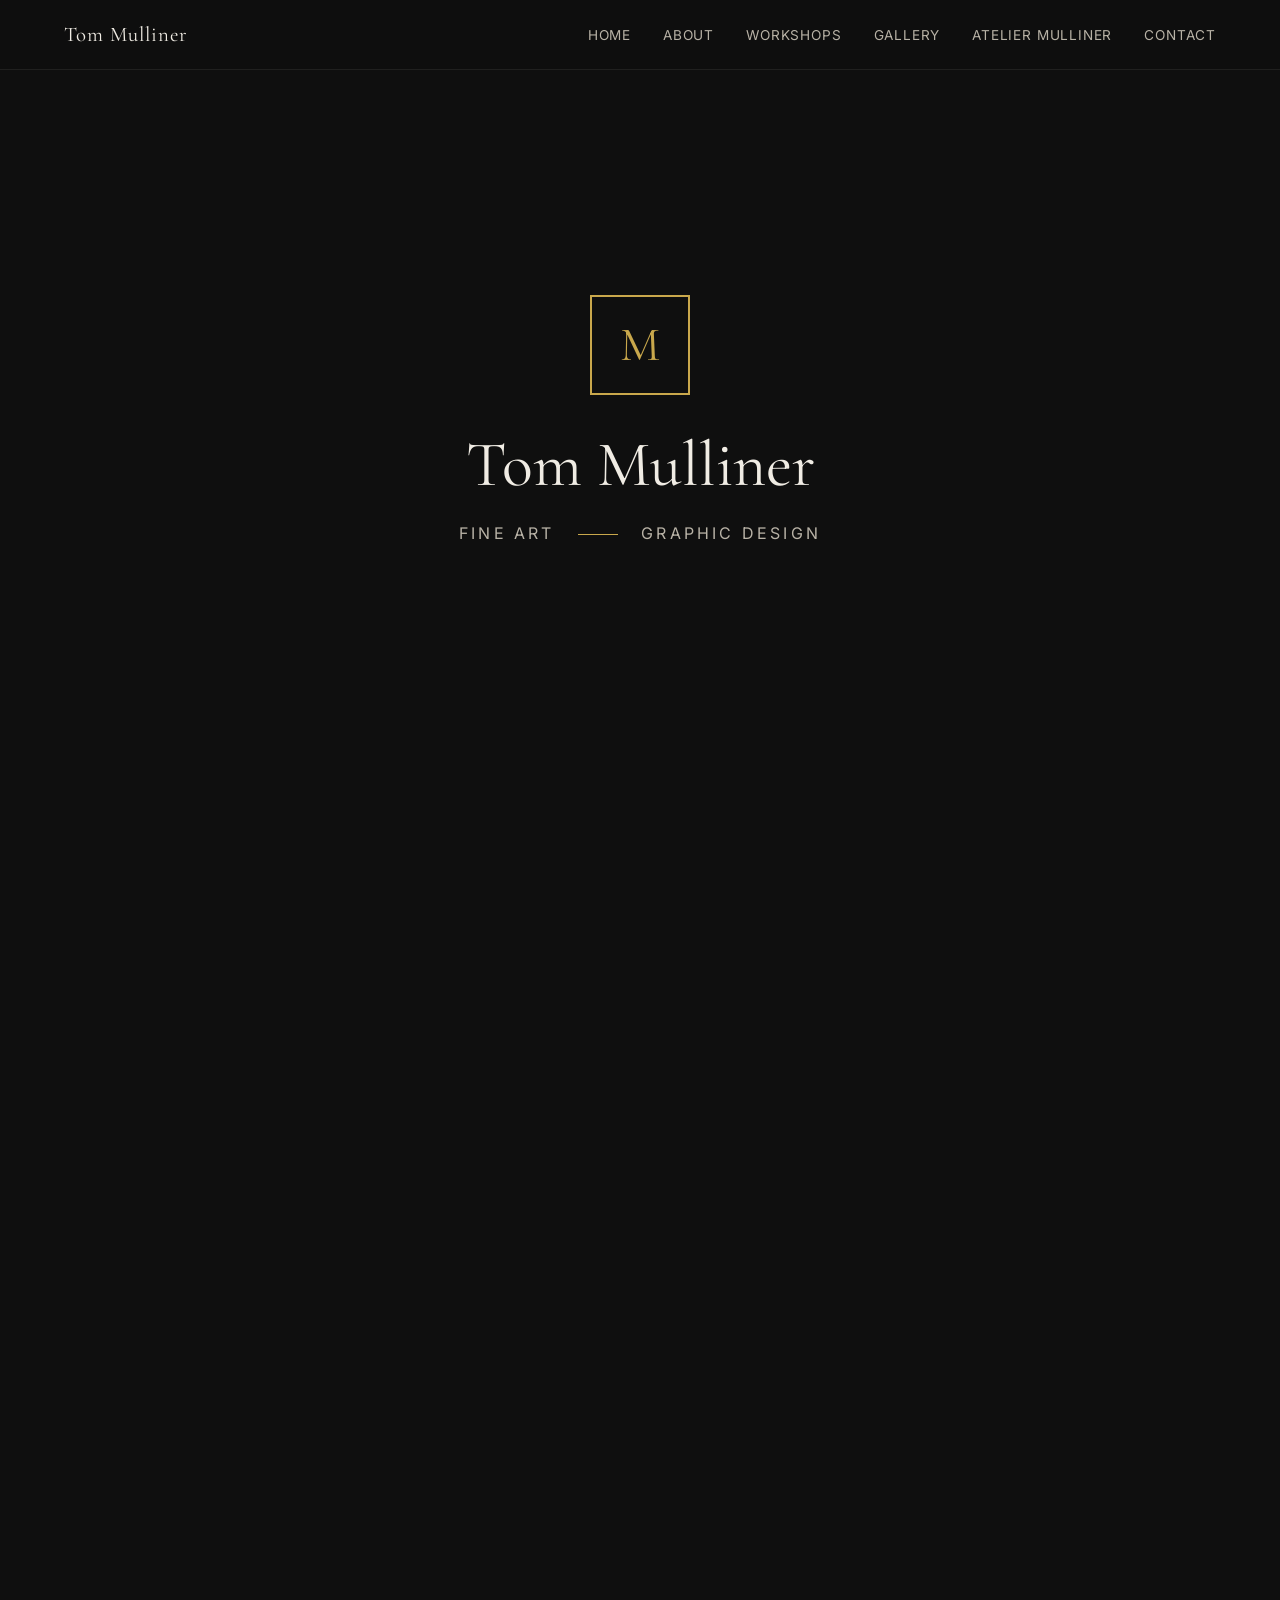
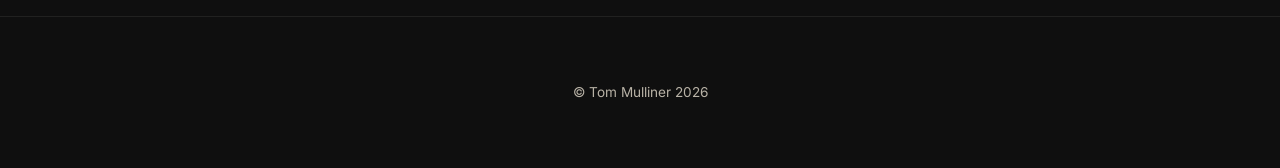
==== index.html @ 572dd13a "Initial build: Tom Mulliner fine art website - Homepage with 7 sections: hero, about, workshops, gal" ====
<!DOCTYPE html>
<html lang="en">
<head>
  <meta charset="UTF-8">
  <meta name="viewport" content="width=device-width, initial-scale=1.0">
  <title>Tom Mulliner — Fine Art &amp; Graphic Design</title>
  <meta name="description" content="Tom Mulliner — Fine artist and graphic designer specialising in still life, portraits, and miniatures.">

  <!-- Fonts -->
  <link rel="preconnect" href="https://fonts.googleapis.com">
  <link rel="preconnect" href="https://fonts.gstatic.com" crossorigin>
  <link href="https://fonts.googleapis.com/css2?family=Cormorant+Garamond:ital,wght@0,300;0,400;0,500;1,400&family=Inter:wght@300;400;500&display=swap" rel="stylesheet">

  <!-- Styles -->
  <link rel="stylesheet" href="css/styles.css">
</head>
<body>

  <!-- Navigation -->
  <nav class="nav" id="nav">
    <a href="#hero" class="nav-logo">Tom Mulliner</a>
    <ul class="nav-links">
      <li><a href="#hero">Home</a></li>
      <li><a href="#about">About</a></li>
      <li><a href="#workshops">Workshops</a></li>
      <li class="nav-dropdown">
        <a href="#gallery">Gallery</a>
        <div class="nav-dropdown-menu">
          <a href="gallery/#still-life">Still Life</a>
          <a href="gallery/#portraits">Portraits</a>
          <a href="gallery/#miniatures">Miniatures</a>
        </div>
      </li>
      <li><a href="#atelier">Atelier Mulliner</a></li>
      <li><a href="#contact">Contact</a></li>
    </ul>
    <button class="hamburger" id="hamburger" aria-label="Menu">
      <span></span>
      <span></span>
      <span></span>
    </button>
  </nav>

  <!-- Mobile Nav Overlay -->
  <div class="mobile-nav" id="mobileNav">
    <a href="#hero">Home</a>
    <a href="#about">About</a>
    <a href="#workshops">Workshops</a>
    <a href="#gallery">Gallery</a>
    <a href="gallery/#still-life" class="mobile-sub">Still Life</a>
    <a href="gallery/#portraits" class="mobile-sub">Portraits</a>
    <a href="gallery/#miniatures" class="mobile-sub">Miniatures</a>
    <a href="#atelier">Atelier Mulliner</a>
    <a href="#contact">Contact</a>
  </div>

  <!-- 1. Hero -->
  <section class="hero" id="hero">
    <div class="hero-monogram">
      <span>M</span>
    </div>
    <h1>Tom Mulliner</h1>
    <p class="hero-tagline">
      Fine Art <span class="divider"></span> Graphic Design
    </p>
  </section>

  <!-- 2. About Me -->
  <section class="animate-section" id="about">
    <div class="container">
      <span class="section-subtitle">About the Artist</span>
      <div class="about-grid">
        <div class="about-text">
          <h2>A Life in Art</h2>
          <p>With a passion for capturing the beauty found in everyday objects and the human form, my work spans still life painting, portraiture, and exquisite miniatures. Each piece is crafted with meticulous attention to detail and a deep respect for classical techniques passed down through generations.</p>
          <p>Working from my studio, I combine traditional methods with a contemporary eye — seeking to create works that feel both timeless and alive. Whether painting the quiet drama of a still life arrangement or the subtle character of a portrait, I strive to invite the viewer into a moment of stillness and contemplation.</p>
        </div>
        <div class="about-image">
          <img src="https://images.unsplash.com/photo-1513364776144-60967b0f800f?w=600&h=800&fit=crop" alt="Artist at work" loading="lazy">
        </div>
      </div>
    </div>
  </section>

  <!-- 3. Workshops -->
  <section class="animate-section" id="workshops">
    <div class="container">
      <span class="section-subtitle">Learn &amp; Create</span>
      <div class="workshops-content">
        <h2>Art Workshops</h2>
        <p>Join me for intimate, hands-on workshops designed for all skill levels. Whether you're picking up a brush for the first time or looking to refine your technique, these sessions offer personalised guidance in a relaxed, inspiring environment.</p>
        <p>From the fundamentals of colour mixing and composition to advanced glazing techniques, each workshop is tailored to help you develop confidence and discover your own artistic voice.</p>
      </div>
      <div class="workshop-features">
        <div class="workshop-feature">
          <h4>Still Life</h4>
          <p>Master the art of observation. Learn to see and render light, shadow, and form using classical still life setups.</p>
        </div>
        <div class="workshop-feature">
          <h4>Portraiture</h4>
          <p>Explore the techniques behind capturing likeness and character, from initial sketch to finished painting.</p>
        </div>
        <div class="workshop-feature">
          <h4>Miniatures</h4>
          <p>Discover the precision and patience of miniature painting — working small to create something extraordinary.</p>
        </div>
      </div>
    </div>
  </section>

  <!-- 4. Gallery Preview -->
  <section class="animate-section" id="gallery">
    <div class="container">
      <span class="section-subtitle">Selected Works</span>
      <h2>Gallery</h2>
      <div class="gallery-preview-grid">
        <a href="gallery/#still-life" class="gallery-preview-card">
          <img src="https://images.unsplash.com/photo-1579783902614-a3fb3927b6a5?w=500&h=625&fit=crop" alt="Still Life collection" loading="lazy">
          <div class="card-overlay">
            <h3>Still Life</h3>
            <span>View Collection</span>
          </div>
        </a>
        <a href="gallery/#portraits" class="gallery-preview-card">
          <img src="https://images.unsplash.com/photo-1578926288207-a90a5366759d?w=500&h=625&fit=crop" alt="Portraits collection" loading="lazy">
          <div class="card-overlay">
            <h3>Portraits</h3>
            <span>View Collection</span>
          </div>
        </a>
        <a href="gallery/#miniatures" class="gallery-preview-card">
          <img src="https://images.unsplash.com/photo-1544967082-d9d25d867d66?w=500&h=625&fit=crop" alt="Miniatures collection" loading="lazy">
          <div class="card-overlay">
            <h3>Miniatures</h3>
            <span>View Collection</span>
          </div>
        </a>
      </div>
    </div>
  </section>

  <!-- 5. Atelier Mulliner -->
  <section class="animate-section atelier" id="atelier">
    <div class="container">
      <span class="section-subtitle">Coming Soon</span>
      <h2>Atelier Mulliner</h2>
      <p class="atelier-domain">ateliermulliner.com</p>
      <p class="atelier-note">A dedicated space for teaching, commissions, and the atelier experience.<br>Currently in development.</p>
    </div>
  </section>

  <!-- 6. Contact -->
  <section class="animate-section" id="contact">
    <div class="container">
      <span class="section-subtitle">Get in Touch</span>
      <h2>Contact</h2>
      <div class="contact-grid">
        <form class="contact-form" id="contactForm">
          <div class="form-group">
            <label for="name">Name</label>
            <input type="text" id="name" name="name" required>
          </div>
          <div class="form-group">
            <label for="email">Email</label>
            <input type="email" id="email" name="email" required>
          </div>
          <div class="form-group">
            <label for="message">Message</label>
            <textarea id="message" name="message" required></textarea>
          </div>
          <button type="submit" class="btn-submit">Send Message</button>
        </form>
        <div class="contact-info">
          <h3>Let's Talk</h3>
          <p>Whether you're interested in commissioning a piece, attending a workshop, or simply want to say hello — I'd love to hear from you.</p>
          <p>I typically respond within a few days.</p>
        </div>
      </div>
    </div>
  </section>

  <!-- 7. Footer -->
  <footer class="footer">
    <div class="container">
      <p>&copy; Tom Mulliner 2026</p>
    </div>
  </footer>

  <!-- GSAP & ScrollTrigger -->
  <script src="https://cdnjs.cloudflare.com/ajax/libs/gsap/3.12.5/gsap.min.js"></script>
  <script src="https://cdnjs.cloudflare.com/ajax/libs/gsap/3.12.5/ScrollTrigger.min.js"></script>

  <!-- Main JS -->
  <script src="js/main.js"></script>
</body>
</html>
---- css/styles.css ----
/* ============================================
   TOM MULLINER — Design System & Styles
   ============================================ */

/* --- CSS Custom Properties --- */
:root {
  --bg-primary: #0f0f0f;
  --bg-secondary: #1a1a1a;
  --bg-card: #161616;
  --text-primary: #f0ece4;
  --text-secondary: #b8b2a6;
  --accent: #c9a84c;
  --accent-hover: #dbbe6a;
  --sold-red: #c0392b;
  --border-subtle: rgba(240, 236, 228, 0.08);
  --border-light: rgba(240, 236, 228, 0.15);

  --font-heading: 'Cormorant Garamond', 'Georgia', serif;
  --font-body: 'Inter', 'Helvetica Neue', sans-serif;

  --space-xs: 0.5rem;
  --space-sm: 1rem;
  --space-md: 2rem;
  --space-lg: 4rem;
  --space-xl: 6rem;
  --space-2xl: 8rem;

  --max-width: 1200px;
  --nav-height: 70px;

  --transition-smooth: 0.4s cubic-bezier(0.25, 0.46, 0.45, 0.94);
  --transition-fast: 0.2s ease;
}

/* --- Reset & Base --- */
*,
*::before,
*::after {
  margin: 0;
  padding: 0;
  box-sizing: border-box;
}

html {
  scroll-behavior: smooth;
  font-size: 16px;
  -webkit-font-smoothing: antialiased;
  -moz-osx-font-smoothing: grayscale;
}

body {
  font-family: var(--font-body);
  background-color: var(--bg-primary);
  color: var(--text-primary);
  line-height: 1.7;
  overflow-x: hidden;
}

img {
  max-width: 100%;
  height: auto;
  display: block;
}

a {
  color: var(--accent);
  text-decoration: none;
  transition: color var(--transition-fast);
}

a:hover {
  color: var(--accent-hover);
}

/* --- Typography --- */
h1, h2, h3, h4 {
  font-family: var(--font-heading);
  font-weight: 400;
  line-height: 1.2;
  color: var(--text-primary);
}

h1 { font-size: clamp(2.5rem, 5vw, 4.5rem); }
h2 { font-size: clamp(2rem, 4vw, 3rem); letter-spacing: 0.02em; }
h3 { font-size: clamp(1.3rem, 2.5vw, 1.8rem); }
h4 { font-size: 1.1rem; }

p {
  color: var(--text-secondary);
  max-width: 65ch;
}

.section-subtitle {
  font-family: var(--font-body);
  font-size: 0.85rem;
  letter-spacing: 0.15em;
  text-transform: uppercase;
  color: var(--accent);
  margin-bottom: var(--space-sm);
}

/* --- Layout --- */
.container {
  width: 90%;
  max-width: var(--max-width);
  margin: 0 auto;
}

section {
  padding: var(--space-2xl) 0;
  position: relative;
}

/* --- Navigation --- */
.nav {
  position: fixed;
  top: 0;
  left: 0;
  width: 100%;
  z-index: 1000;
  padding: 0 5%;
  height: var(--nav-height);
  display: flex;
  align-items: center;
  justify-content: space-between;
  background: rgba(15, 15, 15, 0.92);
  backdrop-filter: blur(12px);
  -webkit-backdrop-filter: blur(12px);
  border-bottom: 1px solid var(--border-subtle);
  opacity: 0;
  transform: translateY(-20px);
  transition: opacity 0.6s ease, transform 0.6s ease;
}

.nav.visible {
  opacity: 1;
  transform: translateY(0);
}

.nav-logo {
  font-family: var(--font-heading);
  font-size: 1.3rem;
  color: var(--text-primary);
  letter-spacing: 0.05em;
}

.nav-links {
  display: flex;
  list-style: none;
  gap: var(--space-md);
  align-items: center;
}

.nav-links a {
  color: var(--text-secondary);
  font-size: 0.85rem;
  letter-spacing: 0.06em;
  text-transform: uppercase;
  transition: color var(--transition-fast);
  position: relative;
}

.nav-links a:hover,
.nav-links a.active {
  color: var(--text-primary);
}

/* Dropdown */
.nav-dropdown {
  position: relative;
}

.nav-dropdown-menu {
  position: absolute;
  top: 100%;
  left: 50%;
  transform: translateX(-50%);
  background: rgba(22, 22, 22, 0.97);
  backdrop-filter: blur(12px);
  border: 1px solid var(--border-subtle);
  border-radius: 4px;
  padding: var(--space-xs) 0;
  min-width: 180px;
  opacity: 0;
  visibility: hidden;
  transition: opacity var(--transition-fast), visibility var(--transition-fast);
  margin-top: 0.5rem;
}

.nav-dropdown:hover .nav-dropdown-menu {
  opacity: 1;
  visibility: visible;
}

.nav-dropdown-menu a {
  display: block;
  padding: 0.5rem 1.2rem;
  font-size: 0.8rem;
  white-space: nowrap;
}

.nav-dropdown-menu a:hover {
  background: var(--border-subtle);
}

/* Hamburger */
.hamburger {
  display: none;
  flex-direction: column;
  cursor: pointer;
  gap: 5px;
  background: none;
  border: none;
  padding: 4px;
}

.hamburger span {
  width: 24px;
  height: 2px;
  background: var(--text-primary);
  transition: var(--transition-fast);
  display: block;
}

.hamburger.active span:nth-child(1) {
  transform: rotate(45deg) translate(5px, 5px);
}

.hamburger.active span:nth-child(2) {
  opacity: 0;
}

.hamburger.active span:nth-child(3) {
  transform: rotate(-45deg) translate(5px, -5px);
}

/* --- Hero Section --- */
.hero {
  min-height: 100vh;
  display: flex;
  flex-direction: column;
  align-items: center;
  justify-content: center;
  text-align: center;
  padding-top: var(--nav-height);
}

.hero-monogram {
  width: 100px;
  height: 100px;
  border: 2px solid var(--accent);
  display: flex;
  align-items: center;
  justify-content: center;
  margin-bottom: var(--space-md);
}

.hero-monogram span {
  font-family: var(--font-heading);
  font-size: 3rem;
  color: var(--accent);
  line-height: 1;
}

.hero h1 {
  margin-bottom: var(--space-sm);
}

.hero-tagline {
  font-family: var(--font-body);
  font-size: 1rem;
  letter-spacing: 0.2em;
  text-transform: uppercase;
  color: var(--text-secondary);
}

.hero-tagline .divider {
  display: inline-block;
  width: 40px;
  height: 1px;
  background: var(--accent);
  vertical-align: middle;
  margin: 0 1rem;
}

/* --- About Section --- */
.about-grid {
  display: grid;
  grid-template-columns: 1fr 1fr;
  gap: var(--space-lg);
  align-items: center;
}

.about-image {
  aspect-ratio: 3/4;
  overflow: hidden;
  border-radius: 2px;
}

.about-image img {
  width: 100%;
  height: 100%;
  object-fit: cover;
}

.about-text p {
  margin-bottom: var(--space-sm);
}

/* --- Workshops Section --- */
.workshops-content {
  max-width: 800px;
}

.workshops-content p {
  margin-bottom: var(--space-sm);
}

.workshop-features {
  display: grid;
  grid-template-columns: repeat(3, 1fr);
  gap: var(--space-md);
  margin-top: var(--space-lg);
}

.workshop-feature {
  padding: var(--space-md);
  border: 1px solid var(--border-subtle);
  border-radius: 2px;
  transition: border-color var(--transition-smooth);
}

.workshop-feature:hover {
  border-color: var(--accent);
}

.workshop-feature h4 {
  font-family: var(--font-heading);
  font-size: 1.2rem;
  margin-bottom: var(--space-xs);
  color: var(--accent);
}

.workshop-feature p {
  font-size: 0.9rem;
}

/* --- Gallery Preview Section (Homepage) --- */
.gallery-preview-grid {
  display: grid;
  grid-template-columns: repeat(3, 1fr);
  gap: var(--space-md);
  margin-top: var(--space-lg);
}

.gallery-preview-card {
  position: relative;
  overflow: hidden;
  border-radius: 2px;
  cursor: pointer;
  display: block;
}

.gallery-preview-card img {
  width: 100%;
  aspect-ratio: 4/5;
  object-fit: cover;
  transition: transform var(--transition-smooth);
}

.gallery-preview-card:hover img {
  transform: scale(1.03);
}

.gallery-preview-card .card-overlay {
  position: absolute;
  bottom: 0;
  left: 0;
  right: 0;
  padding: var(--space-md);
  background: linear-gradient(transparent, rgba(15, 15, 15, 0.9));
}

.gallery-preview-card .card-overlay h3 {
  font-family: var(--font-heading);
  font-size: 1.4rem;
  margin-bottom: 0.25rem;
}

.gallery-preview-card .card-overlay span {
  font-size: 0.8rem;
  color: var(--text-secondary);
  letter-spacing: 0.1em;
  text-transform: uppercase;
}

/* --- Gallery Page --- */
.gallery-page {
  padding-top: calc(var(--nav-height) + var(--space-lg));
}

.gallery-category {
  margin-bottom: var(--space-2xl);
}

.gallery-category h2 {
  margin-bottom: var(--space-md);
  padding-bottom: var(--space-xs);
  border-bottom: 1px solid var(--border-subtle);
}

.gallery-grid {
  display: grid;
  grid-template-columns: repeat(auto-fill, minmax(280px, 1fr));
  gap: var(--space-md);
}

.artwork-card {
  background: var(--bg-card);
  border-radius: 2px;
  overflow: hidden;
  transition: transform var(--transition-smooth);
}

.artwork-card:hover {
  transform: translateY(-4px);
}

.artwork-card-image {
  position: relative;
  cursor: pointer;
  overflow: hidden;
}

.artwork-card-image img {
  width: 100%;
  aspect-ratio: 1/1;
  object-fit: cover;
  transition: transform var(--transition-smooth);
}

.artwork-card:hover .artwork-card-image img {
  transform: scale(1.03);
}

/* Sold banner */
.sold-banner {
  position: absolute;
  bottom: 16px;
  right: -35px;
  background: var(--sold-red);
  color: white;
  font-size: 0.7rem;
  font-weight: 600;
  letter-spacing: 0.1em;
  text-transform: uppercase;
  padding: 4px 40px;
  transform: rotate(-45deg);
  z-index: 2;
}

.artwork-card-info {
  padding: var(--space-sm) var(--space-sm) var(--space-sm);
}

.artwork-title-row {
  display: flex;
  align-items: center;
  gap: 0.5rem;
  margin-bottom: 0.25rem;
}

.artwork-title-row h4 {
  font-family: var(--font-heading);
  font-size: 1.1rem;
}

.sold-dot {
  width: 8px;
  height: 8px;
  border-radius: 50%;
  background: var(--sold-red);
  flex-shrink: 0;
}

.artwork-medium {
  font-size: 0.85rem;
  color: var(--text-secondary);
  margin-bottom: 0.25rem;
}

.artwork-price {
  font-size: 0.9rem;
  color: var(--accent);
  font-weight: 500;
}

/* --- Lightbox --- */
.lightbox {
  position: fixed;
  top: 0;
  left: 0;
  width: 100%;
  height: 100%;
  z-index: 2000;
  background: rgba(0, 0, 0, 0.95);
  display: flex;
  align-items: center;
  justify-content: center;
  opacity: 0;
  visibility: hidden;
  transition: opacity 0.3s ease, visibility 0.3s ease;
}

.lightbox.active {
  opacity: 1;
  visibility: visible;
}

.lightbox-content {
  position: relative;
  max-width: 90vw;
  max-height: 85vh;
  display: flex;
  flex-direction: column;
  align-items: center;
}

.lightbox-content img {
  max-width: 90vw;
  max-height: 78vh;
  object-fit: contain;
  border-radius: 2px;
}

.lightbox-caption {
  margin-top: var(--space-sm);
  text-align: center;
  font-family: var(--font-heading);
  font-size: 1.1rem;
  color: var(--text-primary);
}

.lightbox-close {
  position: absolute;
  top: -40px;
  right: 0;
  background: none;
  border: none;
  color: var(--text-secondary);
  font-size: 1.5rem;
  cursor: pointer;
  transition: color var(--transition-fast);
  line-height: 1;
}

.lightbox-close:hover {
  color: var(--text-primary);
}

.lightbox-arrow {
  position: absolute;
  top: 50%;
  transform: translateY(-50%);
  background: none;
  border: none;
  color: var(--text-secondary);
  font-size: 2rem;
  cursor: pointer;
  padding: 1rem;
  transition: color var(--transition-fast);
  line-height: 1;
}

.lightbox-arrow:hover {
  color: var(--text-primary);
}

.lightbox-prev {
  left: -60px;
}

.lightbox-next {
  right: -60px;
}

/* --- Atelier Section --- */
.atelier {
  text-align: center;
}

.atelier-domain {
  font-family: var(--font-heading);
  font-size: clamp(1.8rem, 3.5vw, 2.8rem);
  color: var(--accent);
  letter-spacing: 0.05em;
  margin: var(--space-md) 0;
}

.atelier-note {
  font-size: 0.9rem;
  color: var(--text-secondary);
  font-style: italic;
}

/* --- Contact Section --- */
.contact-grid {
  display: grid;
  grid-template-columns: 1fr 1fr;
  gap: var(--space-lg);
  align-items: start;
}

.contact-form {
  display: flex;
  flex-direction: column;
  gap: var(--space-sm);
}

.form-group label {
  display: block;
  font-size: 0.85rem;
  letter-spacing: 0.05em;
  text-transform: uppercase;
  color: var(--text-secondary);
  margin-bottom: 0.4rem;
}

.form-group input,
.form-group textarea {
  width: 100%;
  padding: 0.8rem 1rem;
  background: var(--bg-secondary);
  border: 1px solid var(--border-subtle);
  border-radius: 2px;
  color: var(--text-primary);
  font-family: var(--font-body);
  font-size: 0.95rem;
  transition: border-color var(--transition-fast);
}

.form-group input:focus,
.form-group textarea:focus {
  outline: none;
  border-color: var(--accent);
}

.form-group textarea {
  min-height: 140px;
  resize: vertical;
}

.btn-submit {
  display: inline-block;
  padding: 0.9rem 2.5rem;
  background: transparent;
  border: 1px solid var(--accent);
  color: var(--accent);
  font-family: var(--font-body);
  font-size: 0.85rem;
  letter-spacing: 0.12em;
  text-transform: uppercase;
  cursor: pointer;
  transition: background var(--transition-fast), color var(--transition-fast);
  align-self: flex-start;
}

.btn-submit:hover {
  background: var(--accent);
  color: var(--bg-primary);
}

.contact-info p {
  margin-bottom: var(--space-sm);
}

/* --- Footer --- */
.footer {
  padding: var(--space-lg) 0;
  text-align: center;
  border-top: 1px solid var(--border-subtle);
}

.footer p {
  font-size: 0.85rem;
  color: var(--text-secondary);
  margin: 0 auto;
}

/* --- Scroll Animation Base States --- */
.animate-section {
  opacity: 0;
  transform: translateY(40px);
}

/* --- Mobile Nav Overlay --- */
.mobile-nav {
  position: fixed;
  top: 0;
  left: 0;
  width: 100%;
  height: 100%;
  background: rgba(15, 15, 15, 0.98);
  z-index: 999;
  display: flex;
  flex-direction: column;
  align-items: center;
  justify-content: center;
  gap: var(--space-md);
  opacity: 0;
  visibility: hidden;
  transition: opacity 0.3s ease, visibility 0.3s ease;
}

.mobile-nav.active {
  opacity: 1;
  visibility: visible;
}

.mobile-nav a {
  font-family: var(--font-heading);
  font-size: 1.8rem;
  color: var(--text-primary);
  transition: color var(--transition-fast);
}

.mobile-nav a:hover {
  color: var(--accent);
}

.mobile-nav .mobile-sub {
  font-size: 1.2rem;
  color: var(--text-secondary);
}

/* --- Responsive --- */
@media (max-width: 900px) {
  .nav-links {
    display: none;
  }

  .hamburger {
    display: flex;
  }

  .about-grid {
    grid-template-columns: 1fr;
    gap: var(--space-md);
  }

  .about-image {
    max-width: 400px;
  }

  .workshop-features {
    grid-template-columns: 1fr;
  }

  .gallery-preview-grid {
    grid-template-columns: 1fr;
    max-width: 400px;
    margin-left: auto;
    margin-right: auto;
  }

  .contact-grid {
    grid-template-columns: 1fr;
  }

  .lightbox-prev {
    left: 10px;
  }

  .lightbox-next {
    right: 10px;
  }
}

@media (max-width: 600px) {
  section {
    padding: var(--space-xl) 0;
  }

  .hero-monogram {
    width: 80px;
    height: 80px;
  }

  .hero-monogram span {
    font-size: 2.4rem;
  }

  .gallery-grid {
    grid-template-columns: 1fr 1fr;
    gap: var(--space-sm);
  }

  .artwork-card-info {
    padding: var(--space-xs);
  }

  .artwork-title-row h4 {
    font-size: 0.95rem;
  }
}
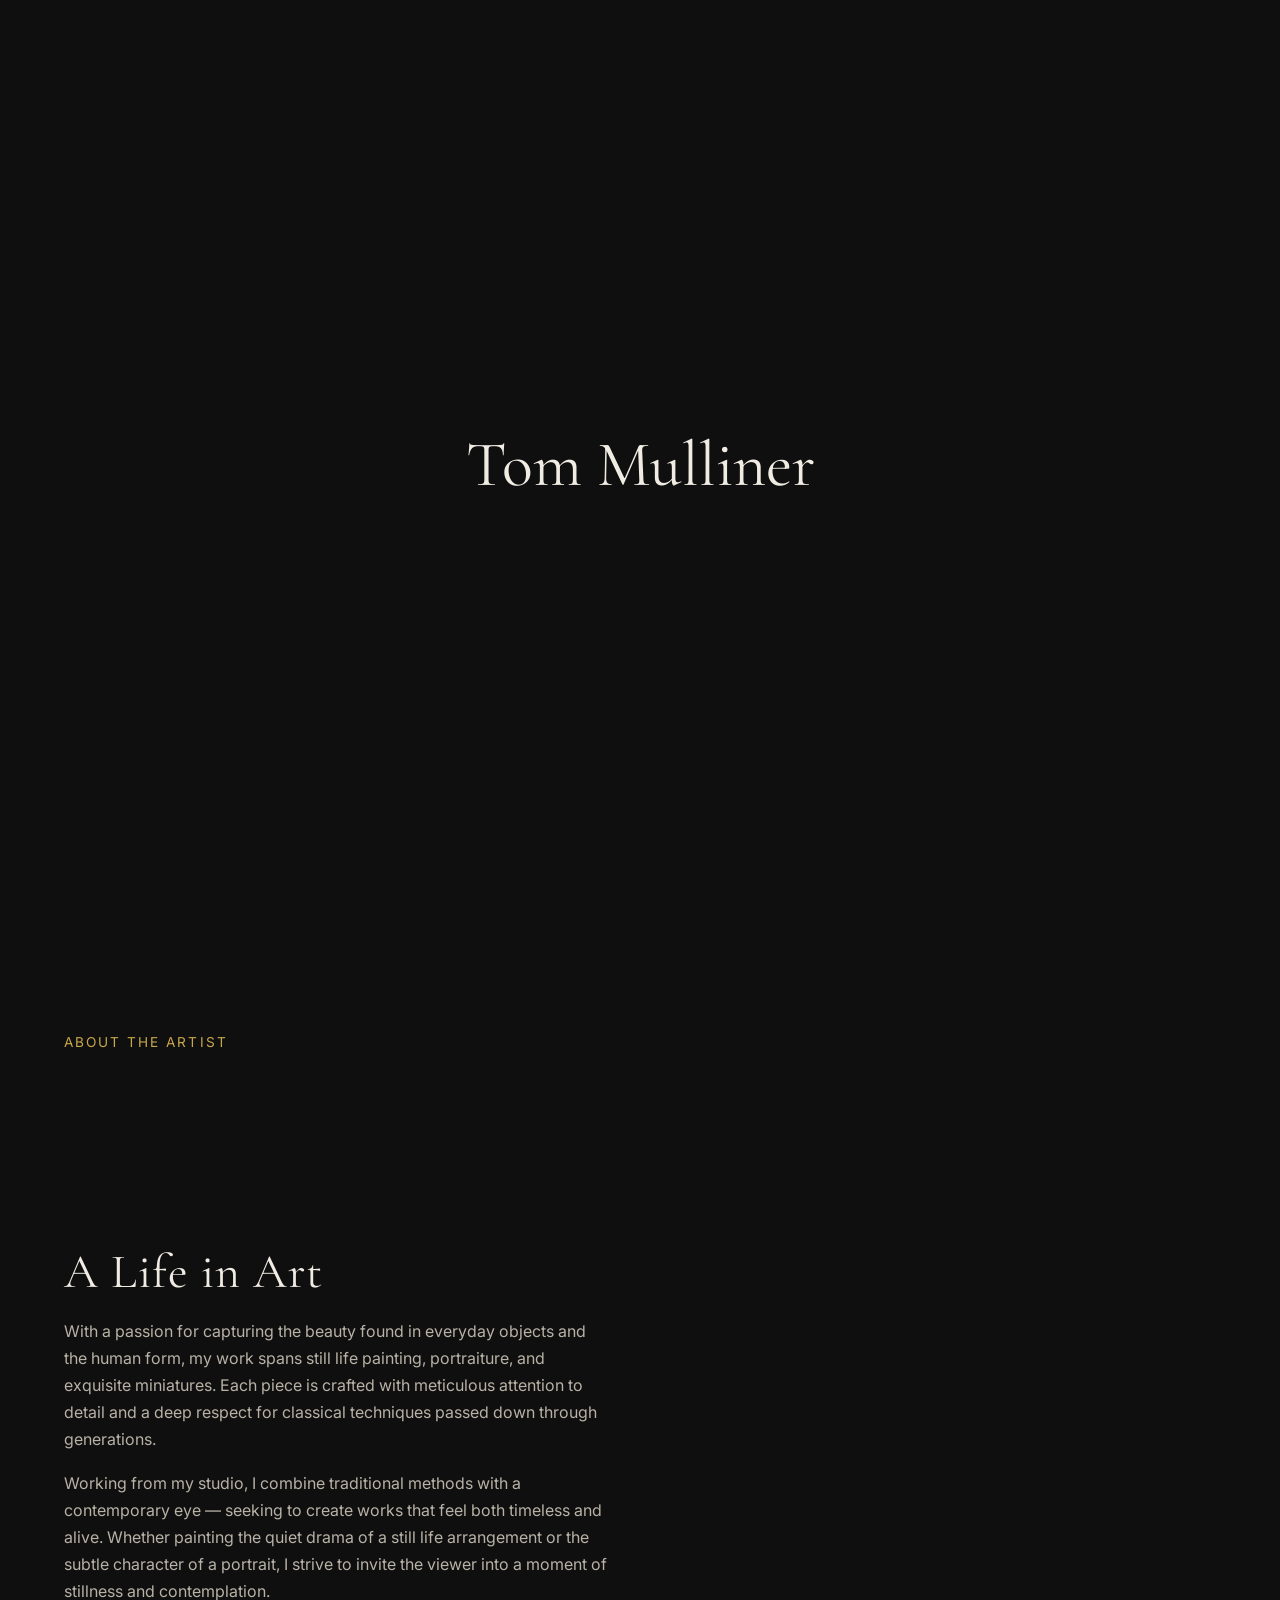
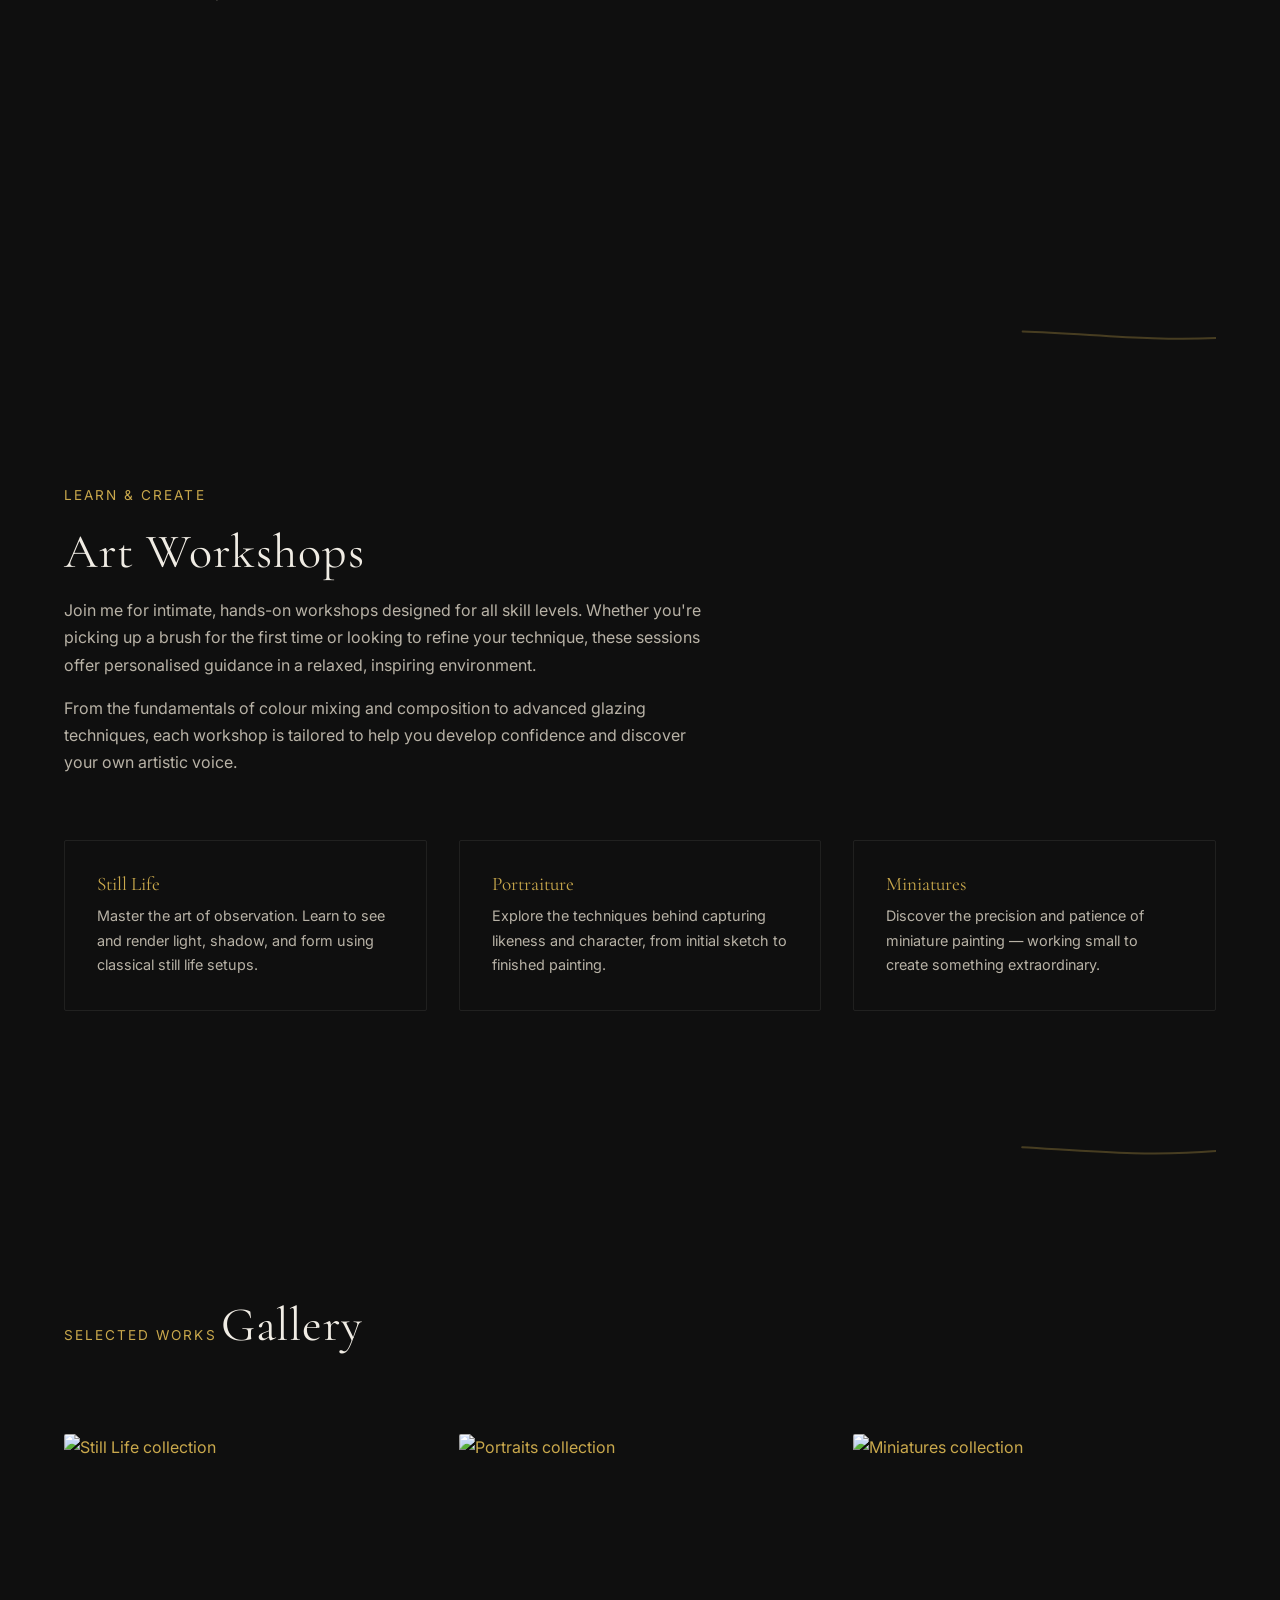
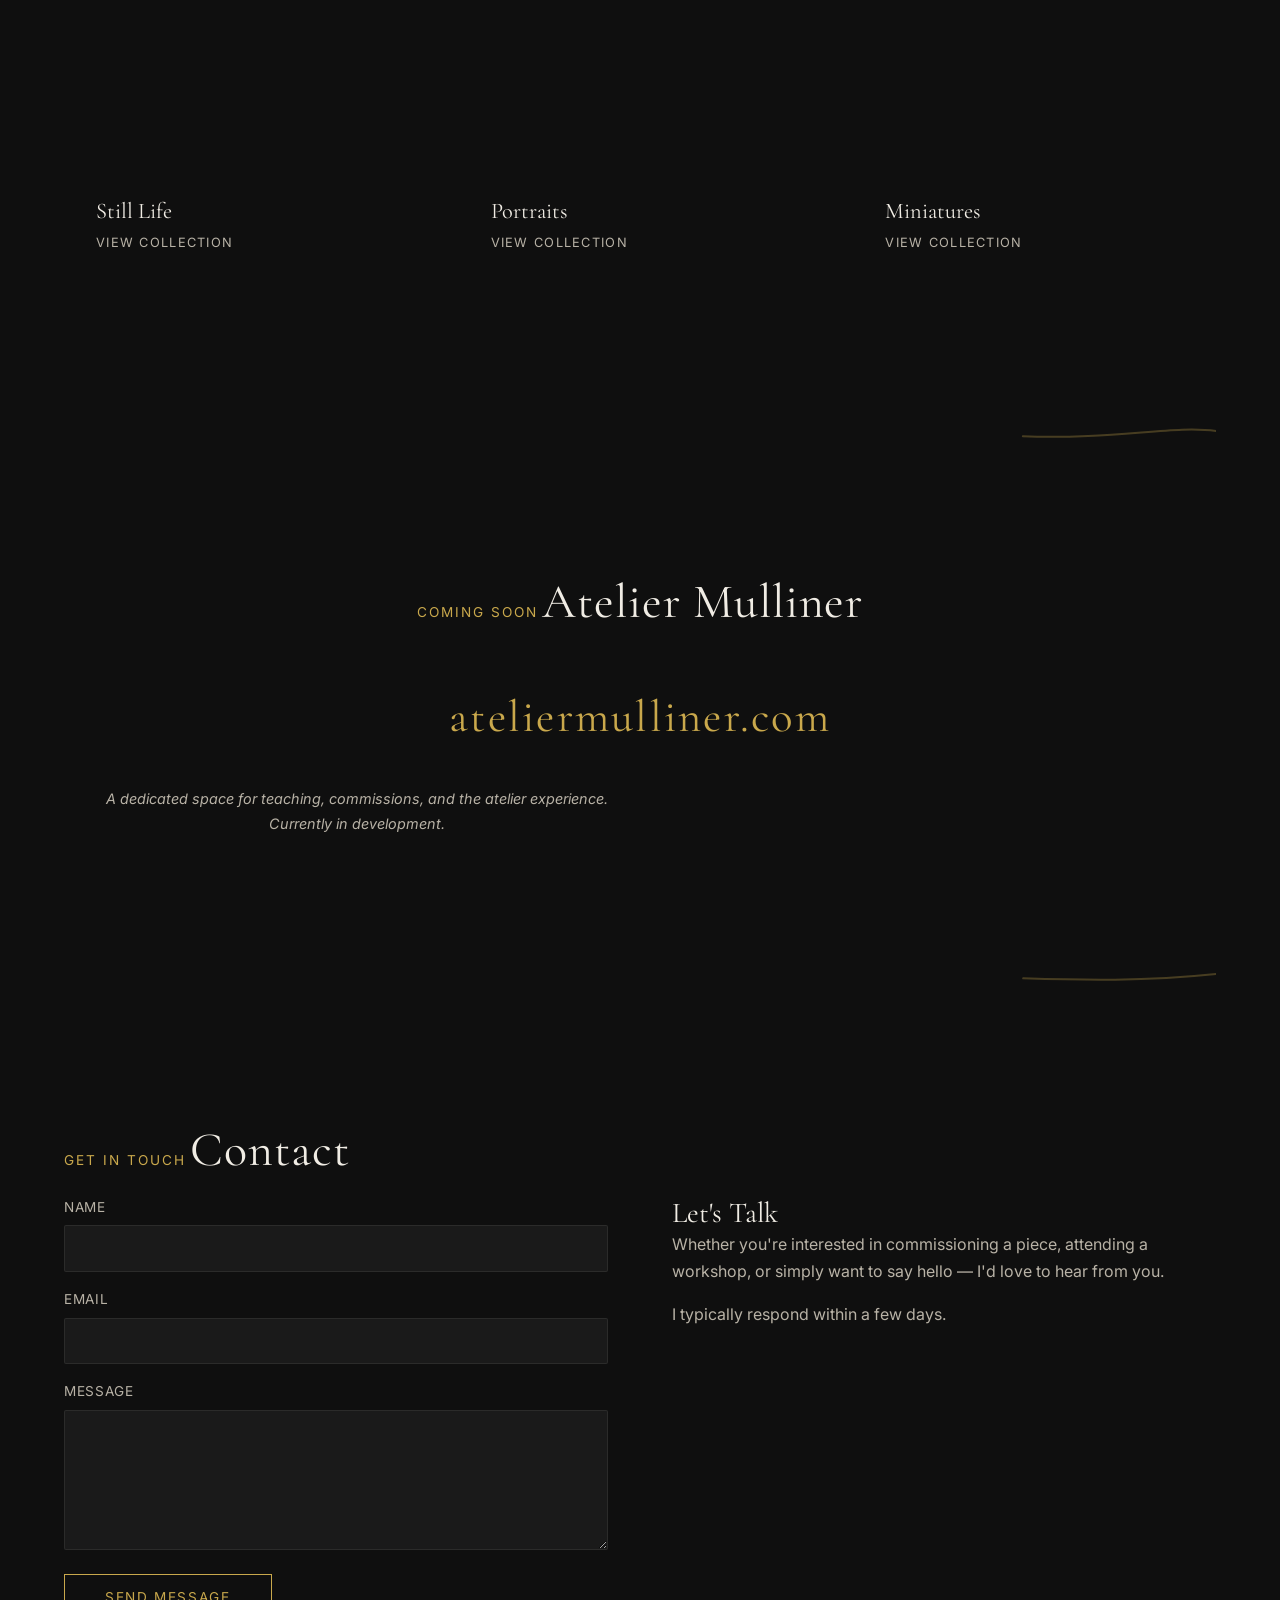
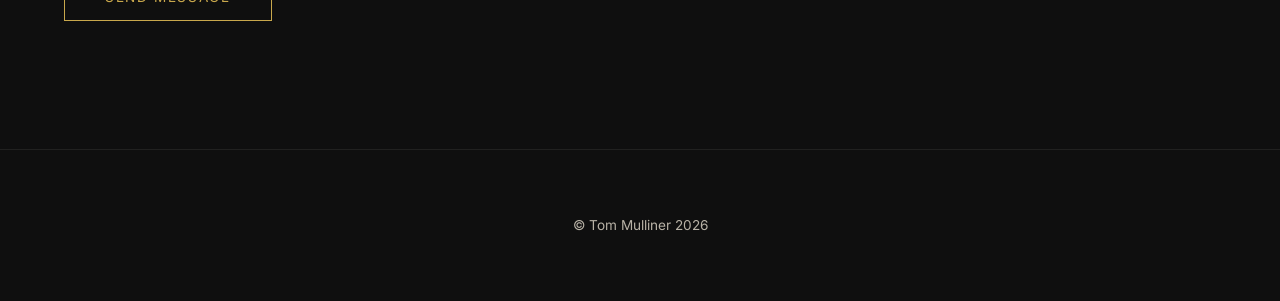
==== commit e615f0a5: "Rich scroll animations, brushstrokes, and animated text - Hero: character-by-character title reveal," ====
--- a/index.html
+++ b/index.html
@@ -56,51 +56,79 @@
 
   <!-- 1. Hero -->
   <section class="hero" id="hero">
-    <div class="hero-monogram">
+    <!-- Brushstroke decoration -->
+    <svg class="brushstroke hero-brush-1" viewBox="0 0 400 60" preserveAspectRatio="none">
+      <path class="brush-path" d="M0,30 C50,10 100,50 150,25 C200,0 250,55 300,20 C350,-5 380,40 400,30" stroke="var(--accent)" stroke-width="3" fill="none" stroke-linecap="round"/>
+    </svg>
+    <svg class="brushstroke hero-brush-2" viewBox="0 0 300 40" preserveAspectRatio="none">
+      <path class="brush-path" d="M0,20 C40,5 80,35 120,15 C160,-5 200,30 240,10 C270,0 290,25 300,20" stroke="var(--accent)" stroke-width="2" fill="none" stroke-linecap="round" opacity="0.4"/>
+    </svg>
+
+    <div class="hero-monogram" data-anim="hero">
       <span>M</span>
     </div>
-    <h1>Tom Mulliner</h1>
-    <p class="hero-tagline">
+    <h1 class="split-text" data-anim="hero">Tom Mulliner</h1>
+    <p class="hero-tagline" data-anim="hero">
       Fine Art <span class="divider"></span> Graphic Design
     </p>
+    <div class="scroll-indicator" data-anim="hero">
+      <span>Scroll</span>
+      <div class="scroll-line"></div>
+    </div>
   </section>
 
   <!-- 2. About Me -->
-  <section class="animate-section" id="about">
-    <div class="container">
-      <span class="section-subtitle">About the Artist</span>
+  <section id="about">
+    <div class="container">
+      <!-- Brushstroke accent -->
+      <svg class="brushstroke section-brush section-brush-right" viewBox="0 0 200 400" preserveAspectRatio="none">
+        <path class="brush-path" d="M100,0 C120,50 80,100 110,150 C140,200 70,250 100,300 C130,350 90,380 100,400" stroke="var(--accent)" stroke-width="2" fill="none" stroke-linecap="round" opacity="0.15"/>
+      </svg>
+
+      <span class="section-subtitle" data-anim="fade-up">About the Artist</span>
       <div class="about-grid">
         <div class="about-text">
-          <h2>A Life in Art</h2>
-          <p>With a passion for capturing the beauty found in everyday objects and the human form, my work spans still life painting, portraiture, and exquisite miniatures. Each piece is crafted with meticulous attention to detail and a deep respect for classical techniques passed down through generations.</p>
-          <p>Working from my studio, I combine traditional methods with a contemporary eye — seeking to create works that feel both timeless and alive. Whether painting the quiet drama of a still life arrangement or the subtle character of a portrait, I strive to invite the viewer into a moment of stillness and contemplation.</p>
-        </div>
-        <div class="about-image">
+          <h2 class="reveal-text" data-anim="reveal-text">A Life in Art</h2>
+          <p data-anim="fade-up">With a passion for capturing the beauty found in everyday objects and the human form, my work spans still life painting, portraiture, and exquisite miniatures. Each piece is crafted with meticulous attention to detail and a deep respect for classical techniques passed down through generations.</p>
+          <p data-anim="fade-up">Working from my studio, I combine traditional methods with a contemporary eye — seeking to create works that feel both timeless and alive. Whether painting the quiet drama of a still life arrangement or the subtle character of a portrait, I strive to invite the viewer into a moment of stillness and contemplation.</p>
+        </div>
+        <div class="about-image" data-anim="fade-scale">
           <img src="https://images.unsplash.com/photo-1513364776144-60967b0f800f?w=600&h=800&fit=crop" alt="Artist at work" loading="lazy">
         </div>
       </div>
     </div>
   </section>
 
+  <!-- Brushstroke divider -->
+  <div class="brush-divider">
+    <svg viewBox="0 0 1200 30" preserveAspectRatio="none">
+      <path class="brush-path" d="M0,15 C100,5 200,25 300,12 C400,0 500,28 600,15 C700,2 800,25 900,12 C1000,0 1100,20 1200,15" stroke="var(--accent)" stroke-width="2" fill="none" stroke-linecap="round" opacity="0.3"/>
+    </svg>
+  </div>
+
   <!-- 3. Workshops -->
-  <section class="animate-section" id="workshops">
-    <div class="container">
-      <span class="section-subtitle">Learn &amp; Create</span>
+  <section id="workshops">
+    <div class="container">
+      <svg class="brushstroke section-brush section-brush-left" viewBox="0 0 200 400" preserveAspectRatio="none">
+        <path class="brush-path" d="M100,0 C80,60 130,110 90,170 C50,230 140,270 100,330 C60,370 120,390 100,400" stroke="var(--accent)" stroke-width="2" fill="none" stroke-linecap="round" opacity="0.12"/>
+      </svg>
+
+      <span class="section-subtitle" data-anim="fade-up">Learn &amp; Create</span>
       <div class="workshops-content">
-        <h2>Art Workshops</h2>
-        <p>Join me for intimate, hands-on workshops designed for all skill levels. Whether you're picking up a brush for the first time or looking to refine your technique, these sessions offer personalised guidance in a relaxed, inspiring environment.</p>
-        <p>From the fundamentals of colour mixing and composition to advanced glazing techniques, each workshop is tailored to help you develop confidence and discover your own artistic voice.</p>
+        <h2 class="reveal-text" data-anim="reveal-text">Art Workshops</h2>
+        <p data-anim="fade-up">Join me for intimate, hands-on workshops designed for all skill levels. Whether you're picking up a brush for the first time or looking to refine your technique, these sessions offer personalised guidance in a relaxed, inspiring environment.</p>
+        <p data-anim="fade-up">From the fundamentals of colour mixing and composition to advanced glazing techniques, each workshop is tailored to help you develop confidence and discover your own artistic voice.</p>
       </div>
       <div class="workshop-features">
-        <div class="workshop-feature">
+        <div class="workshop-feature" data-anim="fade-up-stagger">
           <h4>Still Life</h4>
           <p>Master the art of observation. Learn to see and render light, shadow, and form using classical still life setups.</p>
         </div>
-        <div class="workshop-feature">
+        <div class="workshop-feature" data-anim="fade-up-stagger">
           <h4>Portraiture</h4>
           <p>Explore the techniques behind capturing likeness and character, from initial sketch to finished painting.</p>
         </div>
-        <div class="workshop-feature">
+        <div class="workshop-feature" data-anim="fade-up-stagger">
           <h4>Miniatures</h4>
           <p>Discover the precision and patience of miniature painting — working small to create something extraordinary.</p>
         </div>
@@ -108,27 +136,34 @@
     </div>
   </section>
 
+  <!-- Brushstroke divider -->
+  <div class="brush-divider">
+    <svg viewBox="0 0 1200 30" preserveAspectRatio="none">
+      <path class="brush-path" d="M0,18 C80,5 180,28 280,10 C380,-2 480,25 580,15 C680,5 780,28 880,10 C980,-2 1080,22 1200,12" stroke="var(--accent)" stroke-width="2" fill="none" stroke-linecap="round" opacity="0.3"/>
+    </svg>
+  </div>
+
   <!-- 4. Gallery Preview -->
-  <section class="animate-section" id="gallery">
-    <div class="container">
-      <span class="section-subtitle">Selected Works</span>
-      <h2>Gallery</h2>
+  <section id="gallery">
+    <div class="container">
+      <span class="section-subtitle" data-anim="fade-up">Selected Works</span>
+      <h2 class="reveal-text" data-anim="reveal-text">Gallery</h2>
       <div class="gallery-preview-grid">
-        <a href="gallery/#still-life" class="gallery-preview-card">
+        <a href="gallery/#still-life" class="gallery-preview-card" data-anim="fade-up-stagger">
           <img src="https://images.unsplash.com/photo-1579783902614-a3fb3927b6a5?w=500&h=625&fit=crop" alt="Still Life collection" loading="lazy">
           <div class="card-overlay">
             <h3>Still Life</h3>
             <span>View Collection</span>
           </div>
         </a>
-        <a href="gallery/#portraits" class="gallery-preview-card">
+        <a href="gallery/#portraits" class="gallery-preview-card" data-anim="fade-up-stagger">
           <img src="https://images.unsplash.com/photo-1578926288207-a90a5366759d?w=500&h=625&fit=crop" alt="Portraits collection" loading="lazy">
           <div class="card-overlay">
             <h3>Portraits</h3>
             <span>View Collection</span>
           </div>
         </a>
-        <a href="gallery/#miniatures" class="gallery-preview-card">
+        <a href="gallery/#miniatures" class="gallery-preview-card" data-anim="fade-up-stagger">
           <img src="https://images.unsplash.com/photo-1544967082-d9d25d867d66?w=500&h=625&fit=crop" alt="Miniatures collection" loading="lazy">
           <div class="card-overlay">
             <h3>Miniatures</h3>
@@ -139,38 +174,60 @@
     </div>
   </section>
 
+  <!-- Brushstroke divider -->
+  <div class="brush-divider">
+    <svg viewBox="0 0 1200 30" preserveAspectRatio="none">
+      <path class="brush-path" d="M0,10 C120,25 200,5 320,18 C440,28 520,2 640,15 C760,28 840,5 960,18 C1080,28 1150,8 1200,15" stroke="var(--accent)" stroke-width="2" fill="none" stroke-linecap="round" opacity="0.3"/>
+    </svg>
+  </div>
+
   <!-- 5. Atelier Mulliner -->
-  <section class="animate-section atelier" id="atelier">
-    <div class="container">
-      <span class="section-subtitle">Coming Soon</span>
-      <h2>Atelier Mulliner</h2>
-      <p class="atelier-domain">ateliermulliner.com</p>
-      <p class="atelier-note">A dedicated space for teaching, commissions, and the atelier experience.<br>Currently in development.</p>
-    </div>
-  </section>
+  <section class="atelier" id="atelier">
+    <div class="container">
+      <!-- Decorative brushstrokes framing the domain -->
+      <svg class="brushstroke atelier-brush-left" viewBox="0 0 120 200" preserveAspectRatio="none">
+        <path class="brush-path" d="M110,0 C90,30 100,60 80,90 C60,120 90,150 70,180 C60,195 65,200 60,200" stroke="var(--accent)" stroke-width="2" fill="none" stroke-linecap="round" opacity="0.25"/>
+      </svg>
+      <svg class="brushstroke atelier-brush-right" viewBox="0 0 120 200" preserveAspectRatio="none">
+        <path class="brush-path" d="M10,0 C30,30 20,60 40,90 C60,120 30,150 50,180 C60,195 55,200 60,200" stroke="var(--accent)" stroke-width="2" fill="none" stroke-linecap="round" opacity="0.25"/>
+      </svg>
+
+      <span class="section-subtitle" data-anim="fade-up">Coming Soon</span>
+      <h2 class="reveal-text" data-anim="reveal-text">Atelier Mulliner</h2>
+      <p class="atelier-domain" data-anim="fade-up">ateliermulliner.com</p>
+      <p class="atelier-note" data-anim="fade-up">A dedicated space for teaching, commissions, and the atelier experience.<br>Currently in development.</p>
+    </div>
+  </section>
+
+  <!-- Brushstroke divider -->
+  <div class="brush-divider">
+    <svg viewBox="0 0 1200 30" preserveAspectRatio="none">
+      <path class="brush-path" d="M0,15 C150,2 250,28 400,12 C550,-2 650,25 800,15 C950,5 1050,25 1200,10" stroke="var(--accent)" stroke-width="2" fill="none" stroke-linecap="round" opacity="0.3"/>
+    </svg>
+  </div>
 
   <!-- 6. Contact -->
-  <section class="animate-section" id="contact">
-    <div class="container">
-      <span class="section-subtitle">Get in Touch</span>
-      <h2>Contact</h2>
+  <section id="contact">
+    <div class="container">
+      <span class="section-subtitle" data-anim="fade-up">Get in Touch</span>
+      <h2 class="reveal-text" data-anim="reveal-text">Contact</h2>
       <div class="contact-grid">
         <form class="contact-form" id="contactForm">
-          <div class="form-group">
+          <div class="form-group" data-anim="fade-up-stagger">
             <label for="name">Name</label>
             <input type="text" id="name" name="name" required>
           </div>
-          <div class="form-group">
+          <div class="form-group" data-anim="fade-up-stagger">
             <label for="email">Email</label>
             <input type="email" id="email" name="email" required>
           </div>
-          <div class="form-group">
+          <div class="form-group" data-anim="fade-up-stagger">
             <label for="message">Message</label>
             <textarea id="message" name="message" required></textarea>
           </div>
-          <button type="submit" class="btn-submit">Send Message</button>
+          <button type="submit" class="btn-submit" data-anim="fade-up-stagger">Send Message</button>
         </form>
-        <div class="contact-info">
+        <div class="contact-info" data-anim="fade-up">
           <h3>Let's Talk</h3>
           <p>Whether you're interested in commissioning a piece, attending a workshop, or simply want to say hello — I'd love to hear from you.</p>
           <p>I typically respond within a few days.</p>
--- a/css/styles.css
+++ b/css/styles.css
@@ -97,6 +97,7 @@
   text-transform: uppercase;
   color: var(--accent);
   margin-bottom: var(--space-sm);
+  display: inline-block;
 }
 
 /* --- Layout --- */
@@ -104,11 +105,13 @@
   width: 90%;
   max-width: var(--max-width);
   margin: 0 auto;
+  position: relative;
 }
 
 section {
   padding: var(--space-2xl) 0;
   position: relative;
+  overflow: hidden;
 }
 
 /* --- Navigation --- */
@@ -234,7 +237,87 @@
   transform: rotate(-45deg) translate(5px, -5px);
 }
 
-/* --- Hero Section --- */
+/* ============================================
+   BRUSHSTROKE SVG DECORATIONS
+   ============================================ */
+.brushstroke {
+  position: absolute;
+  pointer-events: none;
+  z-index: 0;
+}
+
+.brush-path {
+  stroke-dasharray: 1000;
+  stroke-dashoffset: 1000;
+}
+
+/* Hero brushstrokes */
+.hero-brush-1 {
+  width: 35%;
+  max-width: 400px;
+  top: 25%;
+  left: -5%;
+  opacity: 0.5;
+}
+
+.hero-brush-2 {
+  width: 25%;
+  max-width: 300px;
+  bottom: 20%;
+  right: -3%;
+  opacity: 0.3;
+}
+
+/* Section side brushstrokes */
+.section-brush {
+  width: 120px;
+  height: 300px;
+  top: 50%;
+  transform: translateY(-50%);
+}
+
+.section-brush-right {
+  right: -20px;
+}
+
+.section-brush-left {
+  left: -20px;
+}
+
+/* Atelier brushstrokes */
+.atelier-brush-left {
+  width: 80px;
+  height: 200px;
+  top: 50%;
+  left: 10%;
+  transform: translateY(-50%);
+}
+
+.atelier-brush-right {
+  width: 80px;
+  height: 200px;
+  top: 50%;
+  right: 10%;
+  transform: translateY(-50%);
+}
+
+/* Horizontal brush dividers between sections */
+.brush-divider {
+  width: 100%;
+  padding: 0 5%;
+  position: relative;
+  overflow: hidden;
+}
+
+.brush-divider svg {
+  width: 100%;
+  height: 30px;
+  display: block;
+}
+
+/* ============================================
+   HERO SECTION
+   ============================================ */
 .hero {
   min-height: 100vh;
   display: flex;
@@ -243,6 +326,7 @@
   justify-content: center;
   text-align: center;
   padding-top: var(--nav-height);
+  position: relative;
 }
 
 .hero-monogram {
@@ -253,6 +337,7 @@
   align-items: center;
   justify-content: center;
   margin-bottom: var(--space-md);
+  opacity: 0;
 }
 
 .hero-monogram span {
@@ -264,6 +349,14 @@
 
 .hero h1 {
   margin-bottom: var(--space-sm);
+  overflow: hidden;
+}
+
+/* Split text: each character wrapped in a span */
+.hero h1 .char {
+  display: inline-block;
+  opacity: 0;
+  transform: translateY(100%);
 }
 
 .hero-tagline {
@@ -272,6 +365,7 @@
   letter-spacing: 0.2em;
   text-transform: uppercase;
   color: var(--text-secondary);
+  opacity: 0;
 }
 
 .hero-tagline .divider {
@@ -281,9 +375,64 @@
   background: var(--accent);
   vertical-align: middle;
   margin: 0 1rem;
-}
-
-/* --- About Section --- */
+  transform: scaleX(0);
+  transform-origin: left;
+}
+
+/* Scroll indicator */
+.scroll-indicator {
+  position: absolute;
+  bottom: 40px;
+  display: flex;
+  flex-direction: column;
+  align-items: center;
+  gap: 8px;
+  opacity: 0;
+}
+
+.scroll-indicator span {
+  font-size: 0.7rem;
+  letter-spacing: 0.15em;
+  text-transform: uppercase;
+  color: var(--text-secondary);
+}
+
+.scroll-line {
+  width: 1px;
+  height: 40px;
+  background: linear-gradient(to bottom, var(--accent), transparent);
+  animation: scrollPulse 2s ease-in-out infinite;
+}
+
+@keyframes scrollPulse {
+  0%, 100% { opacity: 0.3; transform: scaleY(0.6); transform-origin: top; }
+  50% { opacity: 1; transform: scaleY(1); transform-origin: top; }
+}
+
+/* ============================================
+   REVEAL TEXT — clip mask animation
+   ============================================ */
+.reveal-text {
+  position: relative;
+  display: inline-block;
+  margin-bottom: var(--space-sm);
+}
+
+.reveal-text .word {
+  display: inline-block;
+  overflow: hidden;
+  vertical-align: top;
+  padding-bottom: 0.05em;
+}
+
+.reveal-text .word-inner {
+  display: inline-block;
+  transform: translateY(105%);
+}
+
+/* ============================================
+   ABOUT SECTION
+   ============================================ */
 .about-grid {
   display: grid;
   grid-template-columns: 1fr 1fr;
@@ -301,13 +450,17 @@
   width: 100%;
   height: 100%;
   object-fit: cover;
+  transform: scale(1.15);
+  transition: transform 1.2s cubic-bezier(0.25, 0.46, 0.45, 0.94);
 }
 
 .about-text p {
   margin-bottom: var(--space-sm);
 }
 
-/* --- Workshops Section --- */
+/* ============================================
+   WORKSHOPS SECTION
+   ============================================ */
 .workshops-content {
   max-width: 800px;
 }
@@ -327,11 +480,12 @@
   padding: var(--space-md);
   border: 1px solid var(--border-subtle);
   border-radius: 2px;
-  transition: border-color var(--transition-smooth);
+  transition: border-color var(--transition-smooth), transform var(--transition-smooth);
 }
 
 .workshop-feature:hover {
   border-color: var(--accent);
+  transform: translateY(-4px);
 }
 
 .workshop-feature h4 {
@@ -345,7 +499,9 @@
   font-size: 0.9rem;
 }
 
-/* --- Gallery Preview Section (Homepage) --- */
+/* ============================================
+   GALLERY PREVIEW (Homepage)
+   ============================================ */
 .gallery-preview-grid {
   display: grid;
   grid-template-columns: repeat(3, 1fr);
@@ -365,11 +521,11 @@
   width: 100%;
   aspect-ratio: 4/5;
   object-fit: cover;
-  transition: transform var(--transition-smooth);
+  transition: transform 0.8s cubic-bezier(0.25, 0.46, 0.45, 0.94);
 }
 
 .gallery-preview-card:hover img {
-  transform: scale(1.03);
+  transform: scale(1.05);
 }
 
 .gallery-preview-card .card-overlay {
@@ -394,7 +550,9 @@
   text-transform: uppercase;
 }
 
-/* --- Gallery Page --- */
+/* ============================================
+   GALLERY PAGE
+   ============================================ */
 .gallery-page {
   padding-top: calc(var(--nav-height) + var(--space-lg));
 }
@@ -443,7 +601,6 @@
   transform: scale(1.03);
 }
 
-/* Sold banner */
 .sold-banner {
   position: absolute;
   bottom: 16px;
@@ -495,7 +652,9 @@
   font-weight: 500;
 }
 
-/* --- Lightbox --- */
+/* ============================================
+   LIGHTBOX
+   ============================================ */
 .lightbox {
   position: fixed;
   top: 0;
@@ -576,15 +735,12 @@
   color: var(--text-primary);
 }
 
-.lightbox-prev {
-  left: -60px;
-}
-
-.lightbox-next {
-  right: -60px;
-}
-
-/* --- Atelier Section --- */
+.lightbox-prev { left: -60px; }
+.lightbox-next { right: -60px; }
+
+/* ============================================
+   ATELIER SECTION
+   ============================================ */
 .atelier {
   text-align: center;
 }
@@ -603,7 +759,9 @@
   font-style: italic;
 }
 
-/* --- Contact Section --- */
+/* ============================================
+   CONTACT SECTION
+   ============================================ */
 .contact-grid {
   display: grid;
   grid-template-columns: 1fr 1fr;
@@ -674,7 +832,9 @@
   margin-bottom: var(--space-sm);
 }
 
-/* --- Footer --- */
+/* ============================================
+   FOOTER
+   ============================================ */
 .footer {
   padding: var(--space-lg) 0;
   text-align: center;
@@ -687,13 +847,9 @@
   margin: 0 auto;
 }
 
-/* --- Scroll Animation Base States --- */
-.animate-section {
-  opacity: 0;
-  transform: translateY(40px);
-}
-
-/* --- Mobile Nav Overlay --- */
+/* ============================================
+   MOBILE NAV OVERLAY
+   ============================================ */
 .mobile-nav {
   position: fixed;
   top: 0;
@@ -733,7 +889,9 @@
   color: var(--text-secondary);
 }
 
-/* --- Responsive --- */
+/* ============================================
+   RESPONSIVE
+   ============================================ */
 @media (max-width: 900px) {
   .nav-links {
     display: none;
@@ -767,12 +925,13 @@
     grid-template-columns: 1fr;
   }
 
-  .lightbox-prev {
-    left: 10px;
-  }
-
-  .lightbox-next {
-    right: 10px;
+  .lightbox-prev { left: 10px; }
+  .lightbox-next { right: 10px; }
+
+  .section-brush,
+  .atelier-brush-left,
+  .atelier-brush-right {
+    display: none;
   }
 }
 
@@ -802,4 +961,9 @@
   .artwork-title-row h4 {
     font-size: 0.95rem;
   }
-}
+
+  .hero-brush-1,
+  .hero-brush-2 {
+    display: none;
+  }
+}
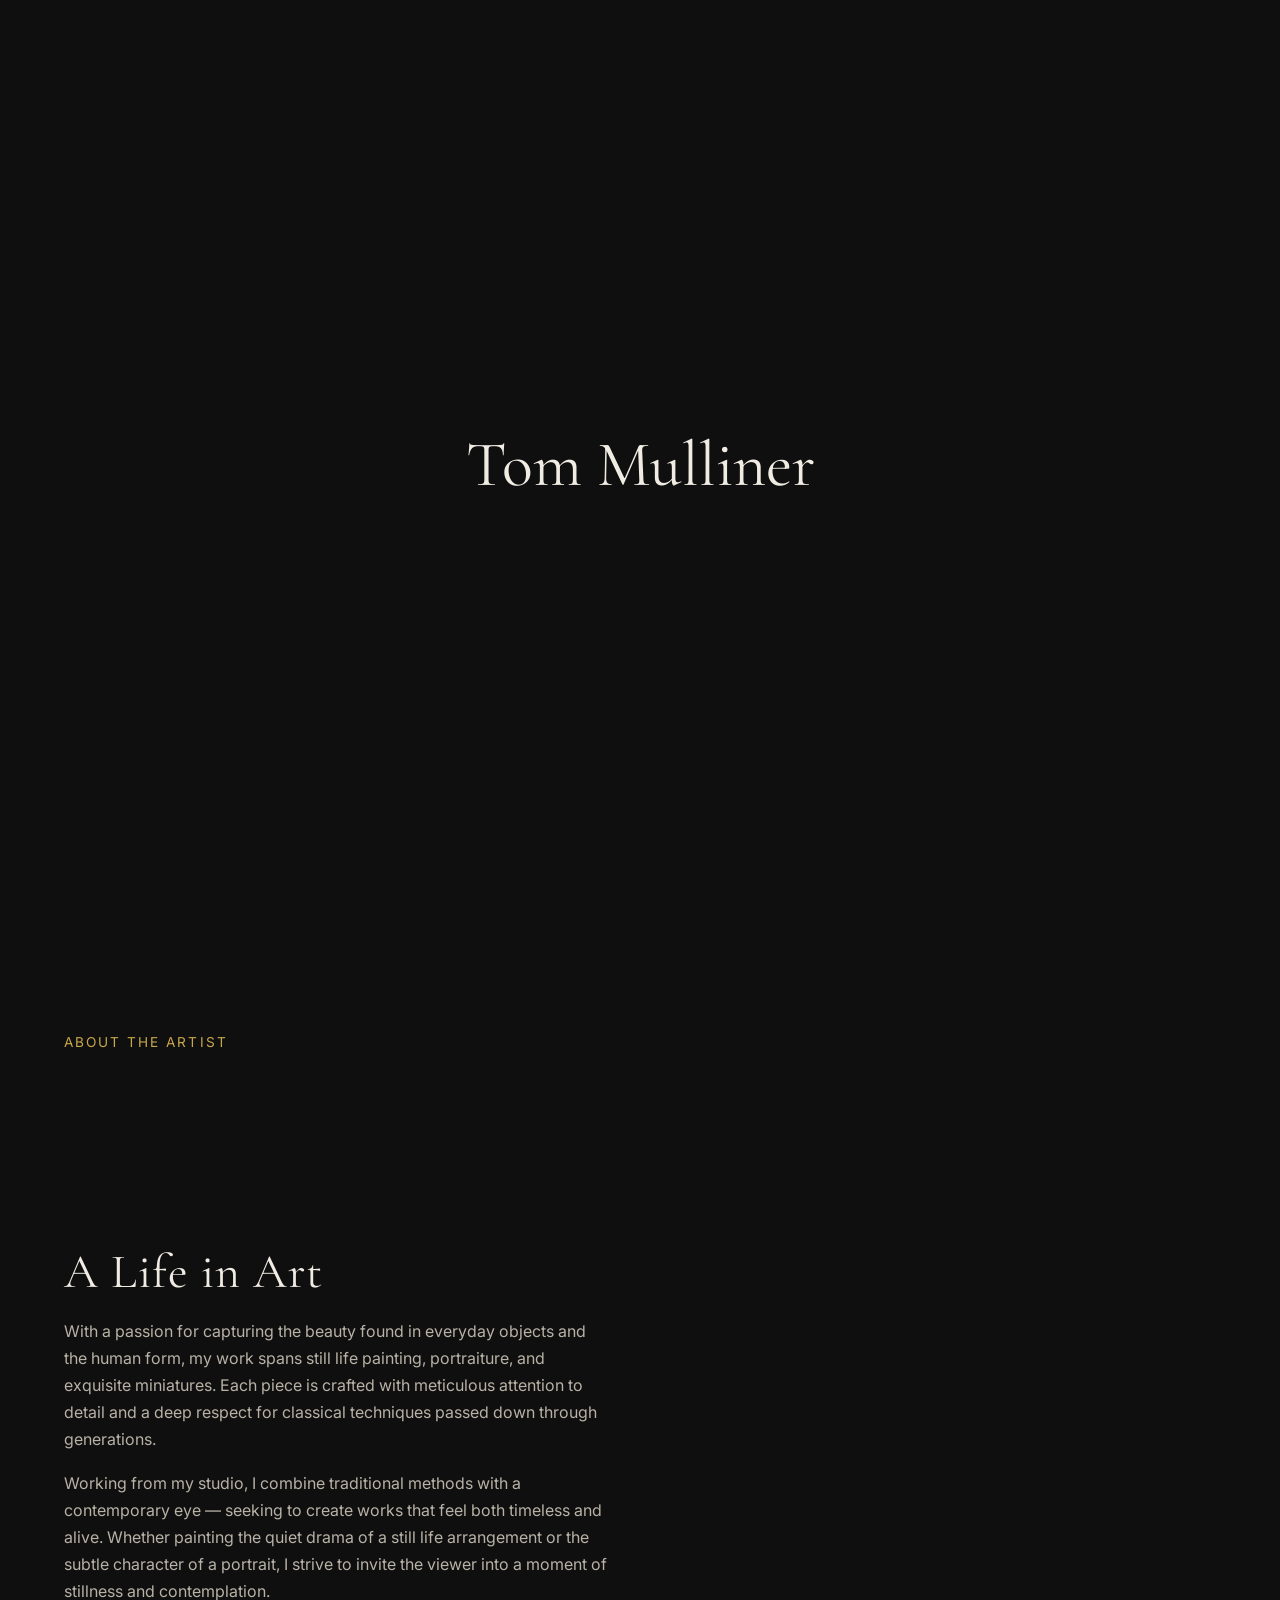
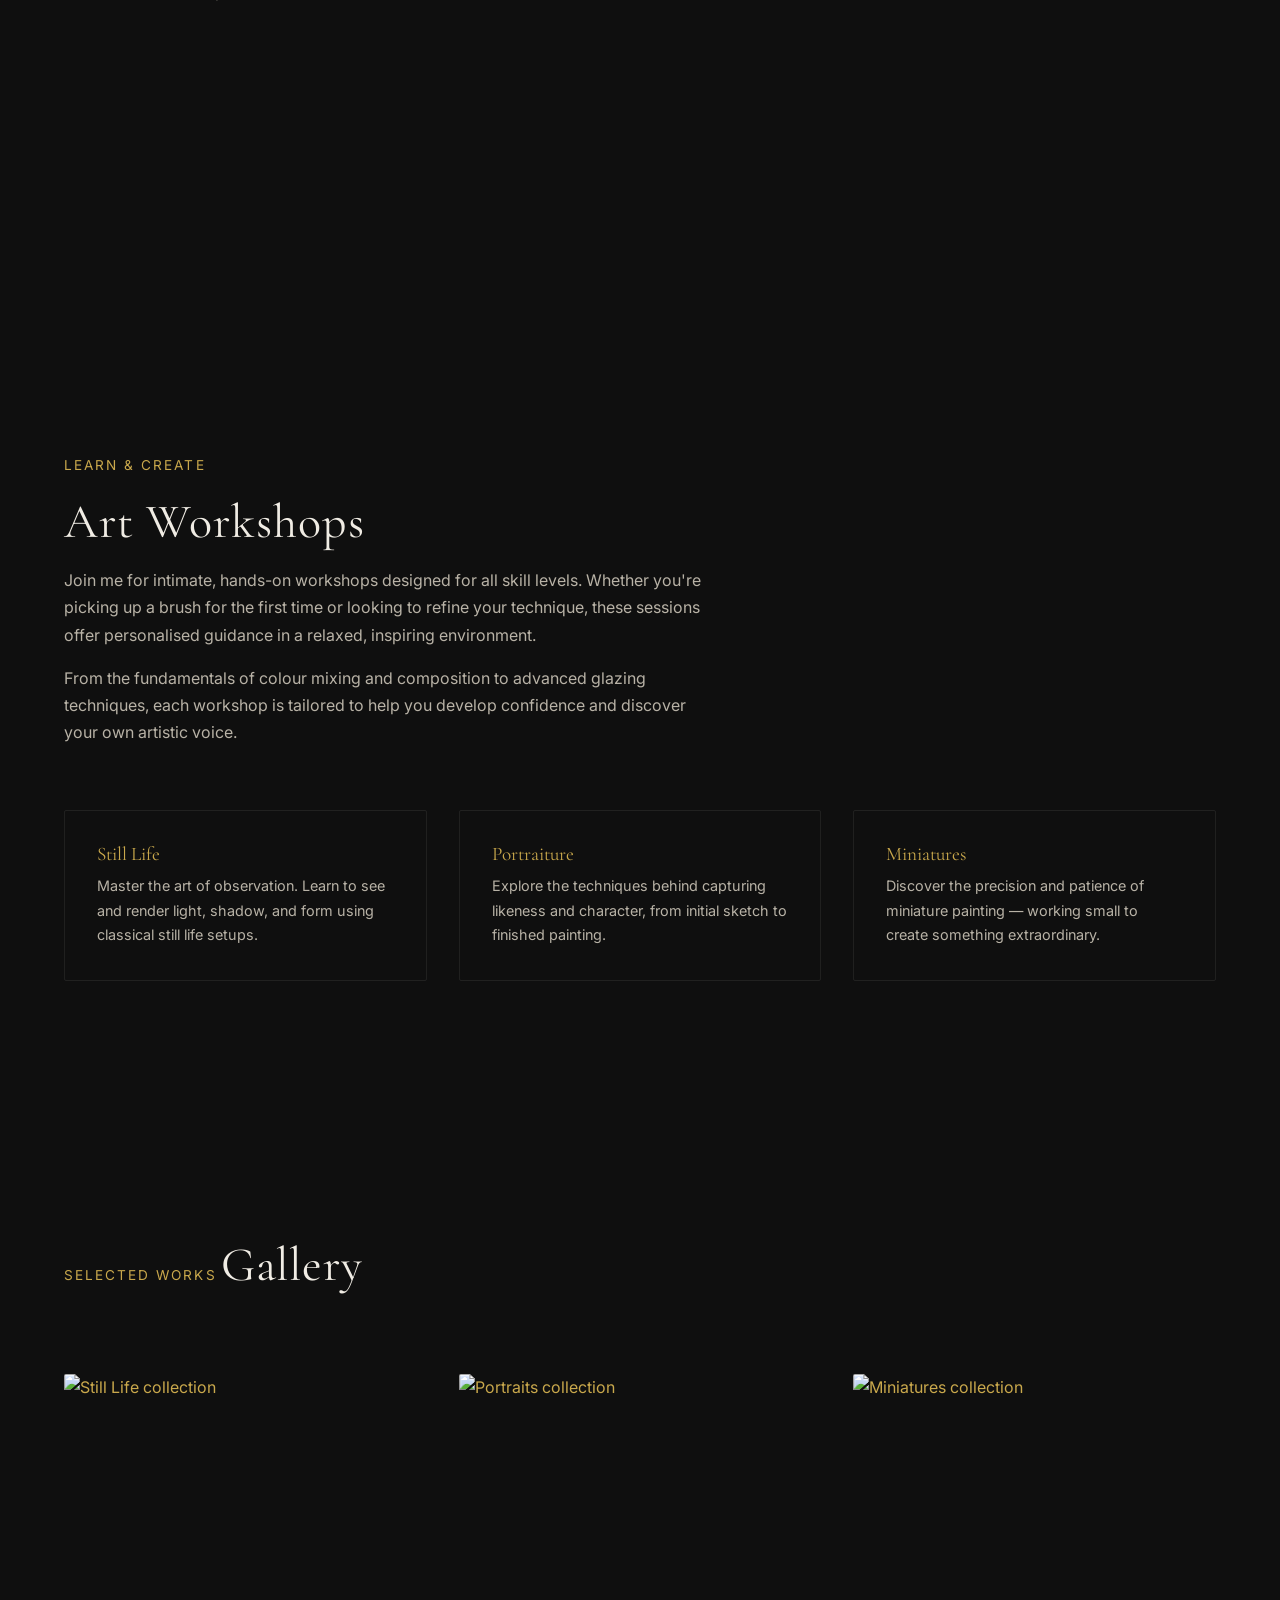
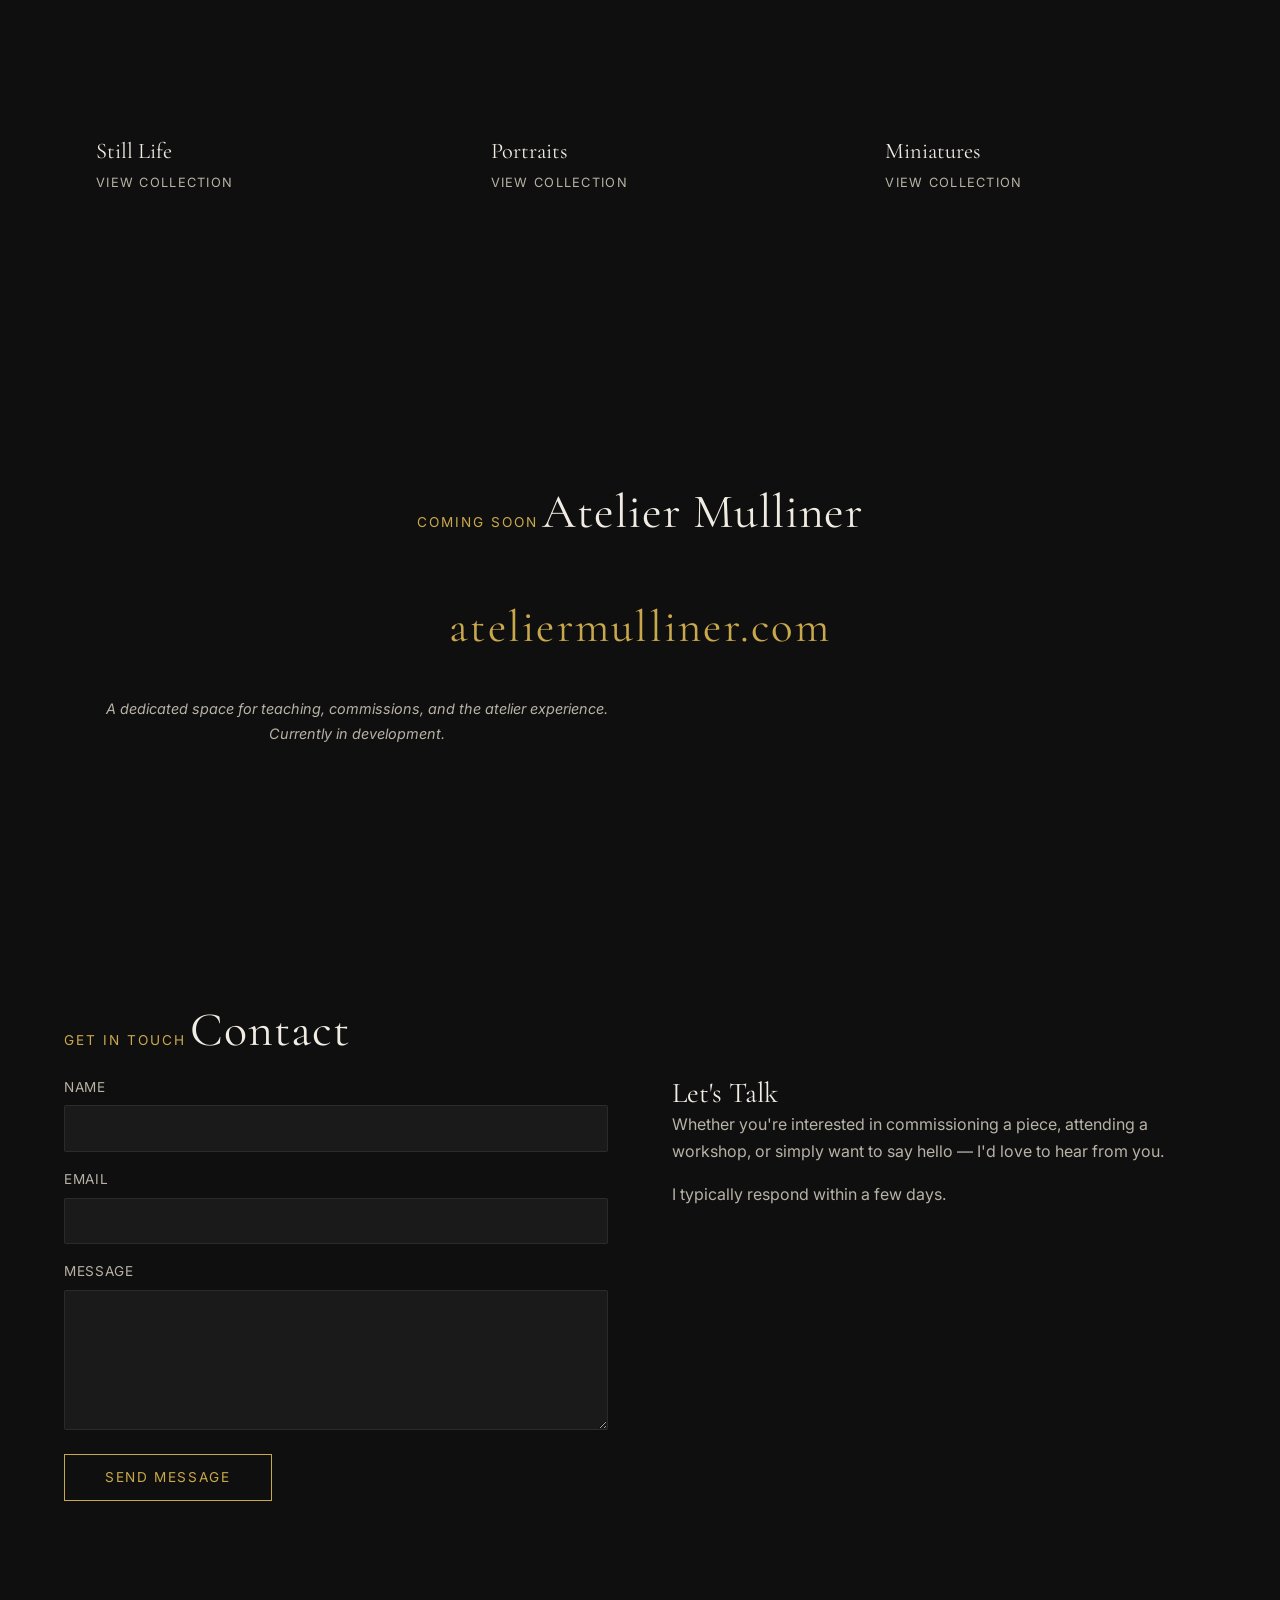
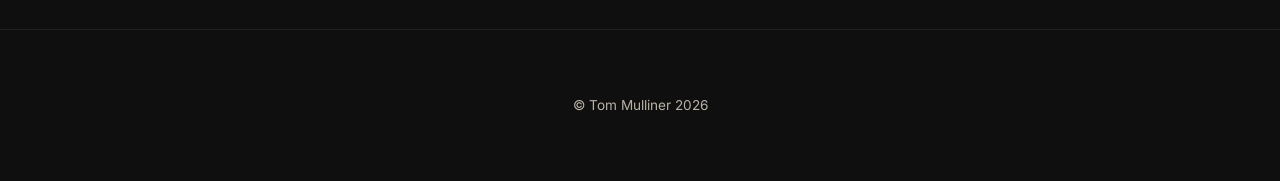
==== commit dc1f5540: "Remove brushstrokes, fix scroll animation trigger logic - Removed all SVG brushstroke decorations an" ====
--- a/index.html
+++ b/index.html
@@ -56,14 +56,6 @@
 
   <!-- 1. Hero -->
   <section class="hero" id="hero">
-    <!-- Brushstroke decoration -->
-    <svg class="brushstroke hero-brush-1" viewBox="0 0 400 60" preserveAspectRatio="none">
-      <path class="brush-path" d="M0,30 C50,10 100,50 150,25 C200,0 250,55 300,20 C350,-5 380,40 400,30" stroke="var(--accent)" stroke-width="3" fill="none" stroke-linecap="round"/>
-    </svg>
-    <svg class="brushstroke hero-brush-2" viewBox="0 0 300 40" preserveAspectRatio="none">
-      <path class="brush-path" d="M0,20 C40,5 80,35 120,15 C160,-5 200,30 240,10 C270,0 290,25 300,20" stroke="var(--accent)" stroke-width="2" fill="none" stroke-linecap="round" opacity="0.4"/>
-    </svg>
-
     <div class="hero-monogram" data-anim="hero">
       <span>M</span>
     </div>
@@ -80,11 +72,6 @@
   <!-- 2. About Me -->
   <section id="about">
     <div class="container">
-      <!-- Brushstroke accent -->
-      <svg class="brushstroke section-brush section-brush-right" viewBox="0 0 200 400" preserveAspectRatio="none">
-        <path class="brush-path" d="M100,0 C120,50 80,100 110,150 C140,200 70,250 100,300 C130,350 90,380 100,400" stroke="var(--accent)" stroke-width="2" fill="none" stroke-linecap="round" opacity="0.15"/>
-      </svg>
-
       <span class="section-subtitle" data-anim="fade-up">About the Artist</span>
       <div class="about-grid">
         <div class="about-text">
@@ -99,20 +86,9 @@
     </div>
   </section>
 
-  <!-- Brushstroke divider -->
-  <div class="brush-divider">
-    <svg viewBox="0 0 1200 30" preserveAspectRatio="none">
-      <path class="brush-path" d="M0,15 C100,5 200,25 300,12 C400,0 500,28 600,15 C700,2 800,25 900,12 C1000,0 1100,20 1200,15" stroke="var(--accent)" stroke-width="2" fill="none" stroke-linecap="round" opacity="0.3"/>
-    </svg>
-  </div>
-
   <!-- 3. Workshops -->
   <section id="workshops">
     <div class="container">
-      <svg class="brushstroke section-brush section-brush-left" viewBox="0 0 200 400" preserveAspectRatio="none">
-        <path class="brush-path" d="M100,0 C80,60 130,110 90,170 C50,230 140,270 100,330 C60,370 120,390 100,400" stroke="var(--accent)" stroke-width="2" fill="none" stroke-linecap="round" opacity="0.12"/>
-      </svg>
-
       <span class="section-subtitle" data-anim="fade-up">Learn &amp; Create</span>
       <div class="workshops-content">
         <h2 class="reveal-text" data-anim="reveal-text">Art Workshops</h2>
@@ -135,13 +111,6 @@
       </div>
     </div>
   </section>
-
-  <!-- Brushstroke divider -->
-  <div class="brush-divider">
-    <svg viewBox="0 0 1200 30" preserveAspectRatio="none">
-      <path class="brush-path" d="M0,18 C80,5 180,28 280,10 C380,-2 480,25 580,15 C680,5 780,28 880,10 C980,-2 1080,22 1200,12" stroke="var(--accent)" stroke-width="2" fill="none" stroke-linecap="round" opacity="0.3"/>
-    </svg>
-  </div>
 
   <!-- 4. Gallery Preview -->
   <section id="gallery">
@@ -174,37 +143,15 @@
     </div>
   </section>
 
-  <!-- Brushstroke divider -->
-  <div class="brush-divider">
-    <svg viewBox="0 0 1200 30" preserveAspectRatio="none">
-      <path class="brush-path" d="M0,10 C120,25 200,5 320,18 C440,28 520,2 640,15 C760,28 840,5 960,18 C1080,28 1150,8 1200,15" stroke="var(--accent)" stroke-width="2" fill="none" stroke-linecap="round" opacity="0.3"/>
-    </svg>
-  </div>
-
   <!-- 5. Atelier Mulliner -->
   <section class="atelier" id="atelier">
     <div class="container">
-      <!-- Decorative brushstrokes framing the domain -->
-      <svg class="brushstroke atelier-brush-left" viewBox="0 0 120 200" preserveAspectRatio="none">
-        <path class="brush-path" d="M110,0 C90,30 100,60 80,90 C60,120 90,150 70,180 C60,195 65,200 60,200" stroke="var(--accent)" stroke-width="2" fill="none" stroke-linecap="round" opacity="0.25"/>
-      </svg>
-      <svg class="brushstroke atelier-brush-right" viewBox="0 0 120 200" preserveAspectRatio="none">
-        <path class="brush-path" d="M10,0 C30,30 20,60 40,90 C60,120 30,150 50,180 C60,195 55,200 60,200" stroke="var(--accent)" stroke-width="2" fill="none" stroke-linecap="round" opacity="0.25"/>
-      </svg>
-
       <span class="section-subtitle" data-anim="fade-up">Coming Soon</span>
       <h2 class="reveal-text" data-anim="reveal-text">Atelier Mulliner</h2>
       <p class="atelier-domain" data-anim="fade-up">ateliermulliner.com</p>
       <p class="atelier-note" data-anim="fade-up">A dedicated space for teaching, commissions, and the atelier experience.<br>Currently in development.</p>
     </div>
   </section>
-
-  <!-- Brushstroke divider -->
-  <div class="brush-divider">
-    <svg viewBox="0 0 1200 30" preserveAspectRatio="none">
-      <path class="brush-path" d="M0,15 C150,2 250,28 400,12 C550,-2 650,25 800,15 C950,5 1050,25 1200,10" stroke="var(--accent)" stroke-width="2" fill="none" stroke-linecap="round" opacity="0.3"/>
-    </svg>
-  </div>
 
   <!-- 6. Contact -->
   <section id="contact">
--- a/css/styles.css
+++ b/css/styles.css
@@ -238,84 +238,6 @@
 }
 
 /* ============================================
-   BRUSHSTROKE SVG DECORATIONS
-   ============================================ */
-.brushstroke {
-  position: absolute;
-  pointer-events: none;
-  z-index: 0;
-}
-
-.brush-path {
-  stroke-dasharray: 1000;
-  stroke-dashoffset: 1000;
-}
-
-/* Hero brushstrokes */
-.hero-brush-1 {
-  width: 35%;
-  max-width: 400px;
-  top: 25%;
-  left: -5%;
-  opacity: 0.5;
-}
-
-.hero-brush-2 {
-  width: 25%;
-  max-width: 300px;
-  bottom: 20%;
-  right: -3%;
-  opacity: 0.3;
-}
-
-/* Section side brushstrokes */
-.section-brush {
-  width: 120px;
-  height: 300px;
-  top: 50%;
-  transform: translateY(-50%);
-}
-
-.section-brush-right {
-  right: -20px;
-}
-
-.section-brush-left {
-  left: -20px;
-}
-
-/* Atelier brushstrokes */
-.atelier-brush-left {
-  width: 80px;
-  height: 200px;
-  top: 50%;
-  left: 10%;
-  transform: translateY(-50%);
-}
-
-.atelier-brush-right {
-  width: 80px;
-  height: 200px;
-  top: 50%;
-  right: 10%;
-  transform: translateY(-50%);
-}
-
-/* Horizontal brush dividers between sections */
-.brush-divider {
-  width: 100%;
-  padding: 0 5%;
-  position: relative;
-  overflow: hidden;
-}
-
-.brush-divider svg {
-  width: 100%;
-  height: 30px;
-  display: block;
-}
-
-/* ============================================
    HERO SECTION
    ============================================ */
 .hero {
@@ -928,11 +850,6 @@
   .lightbox-prev { left: 10px; }
   .lightbox-next { right: 10px; }
 
-  .section-brush,
-  .atelier-brush-left,
-  .atelier-brush-right {
-    display: none;
-  }
 }
 
 @media (max-width: 600px) {
@@ -962,8 +879,4 @@
     font-size: 0.95rem;
   }
 
-  .hero-brush-1,
-  .hero-brush-2 {
-    display: none;
-  }
-}
+}
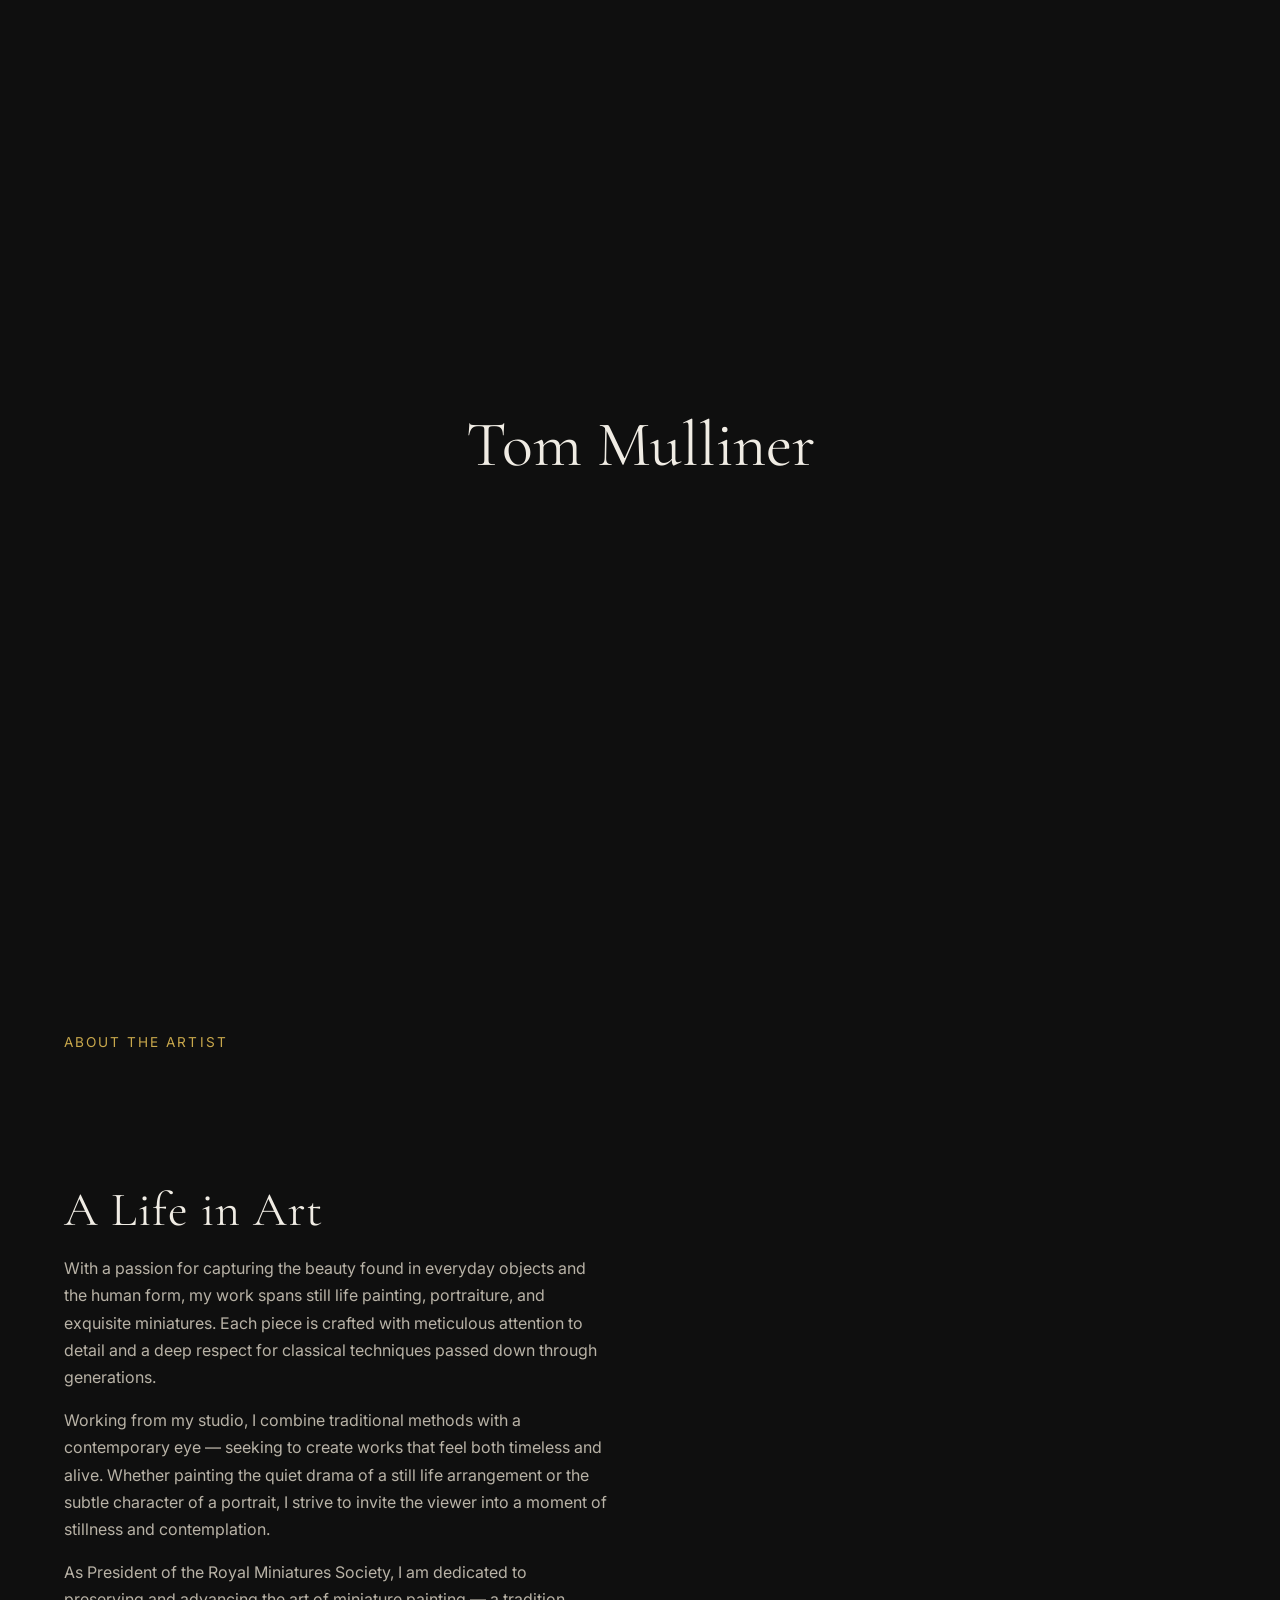
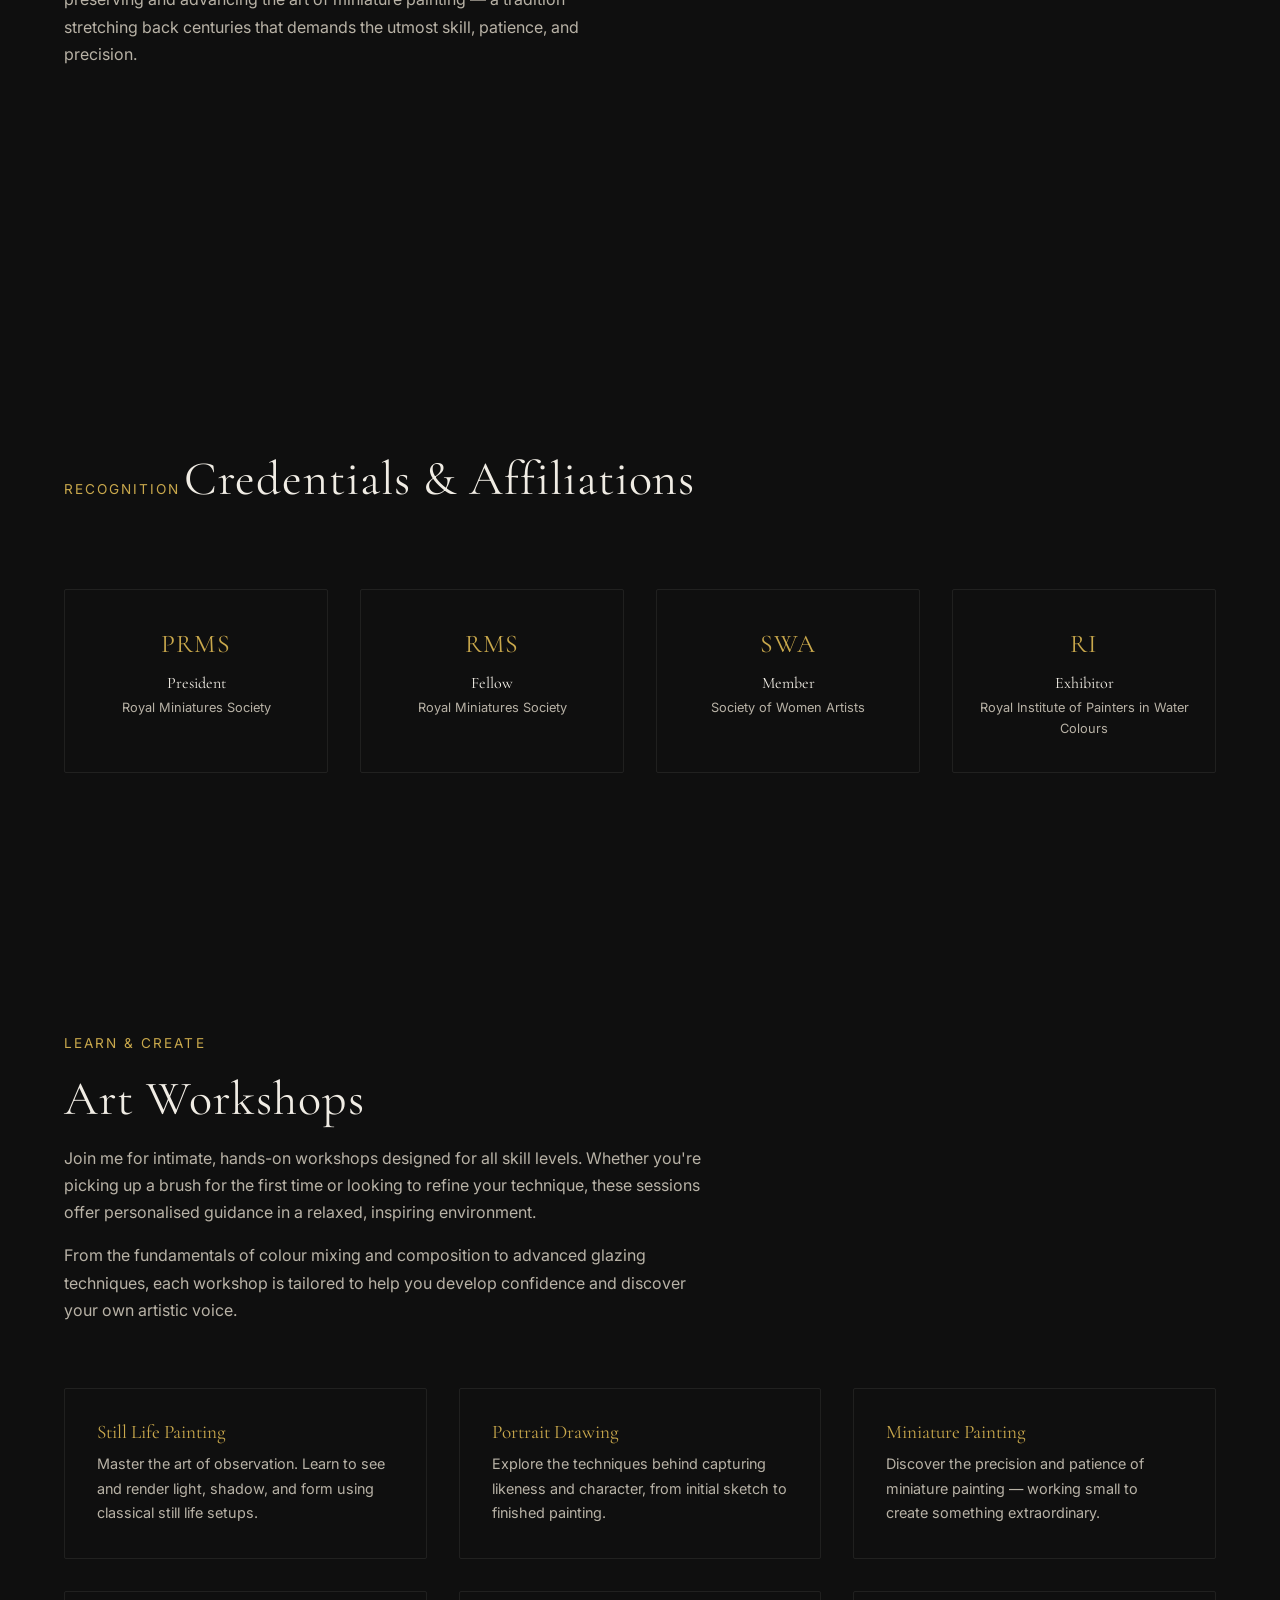
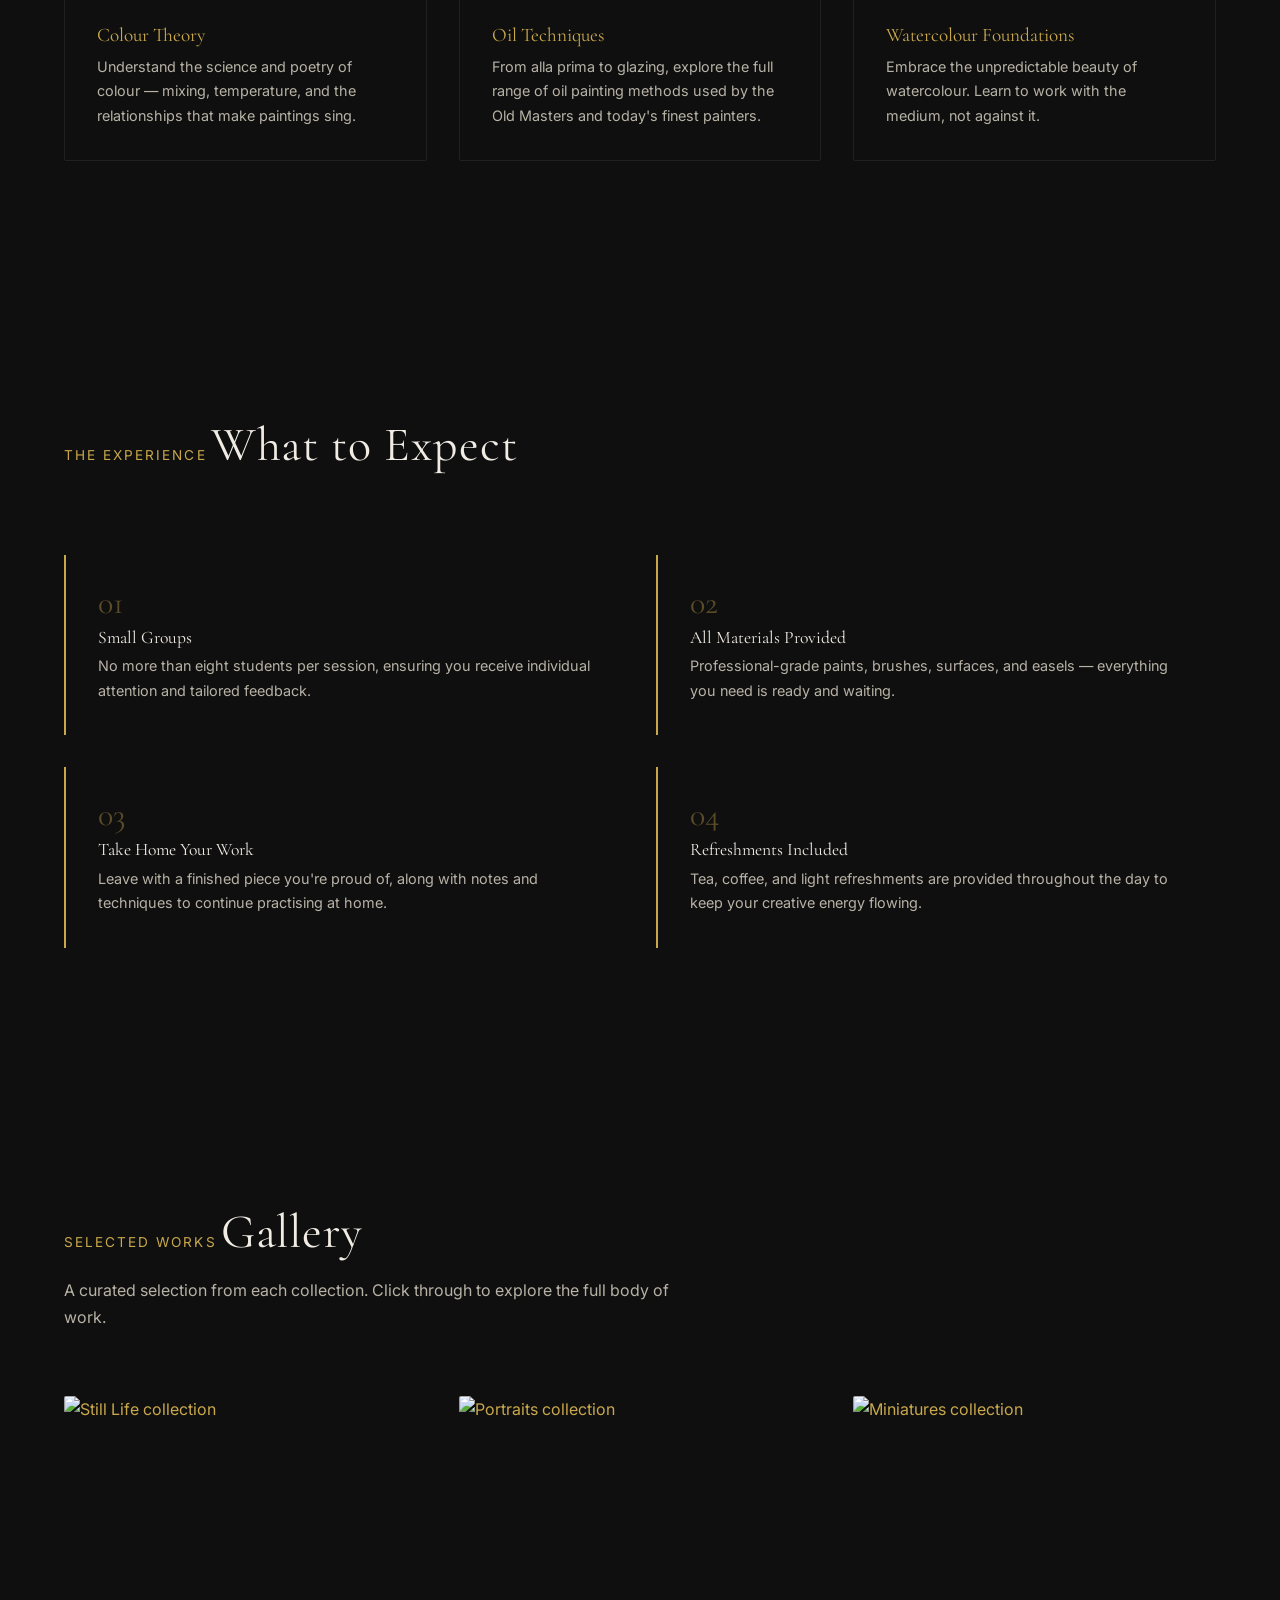
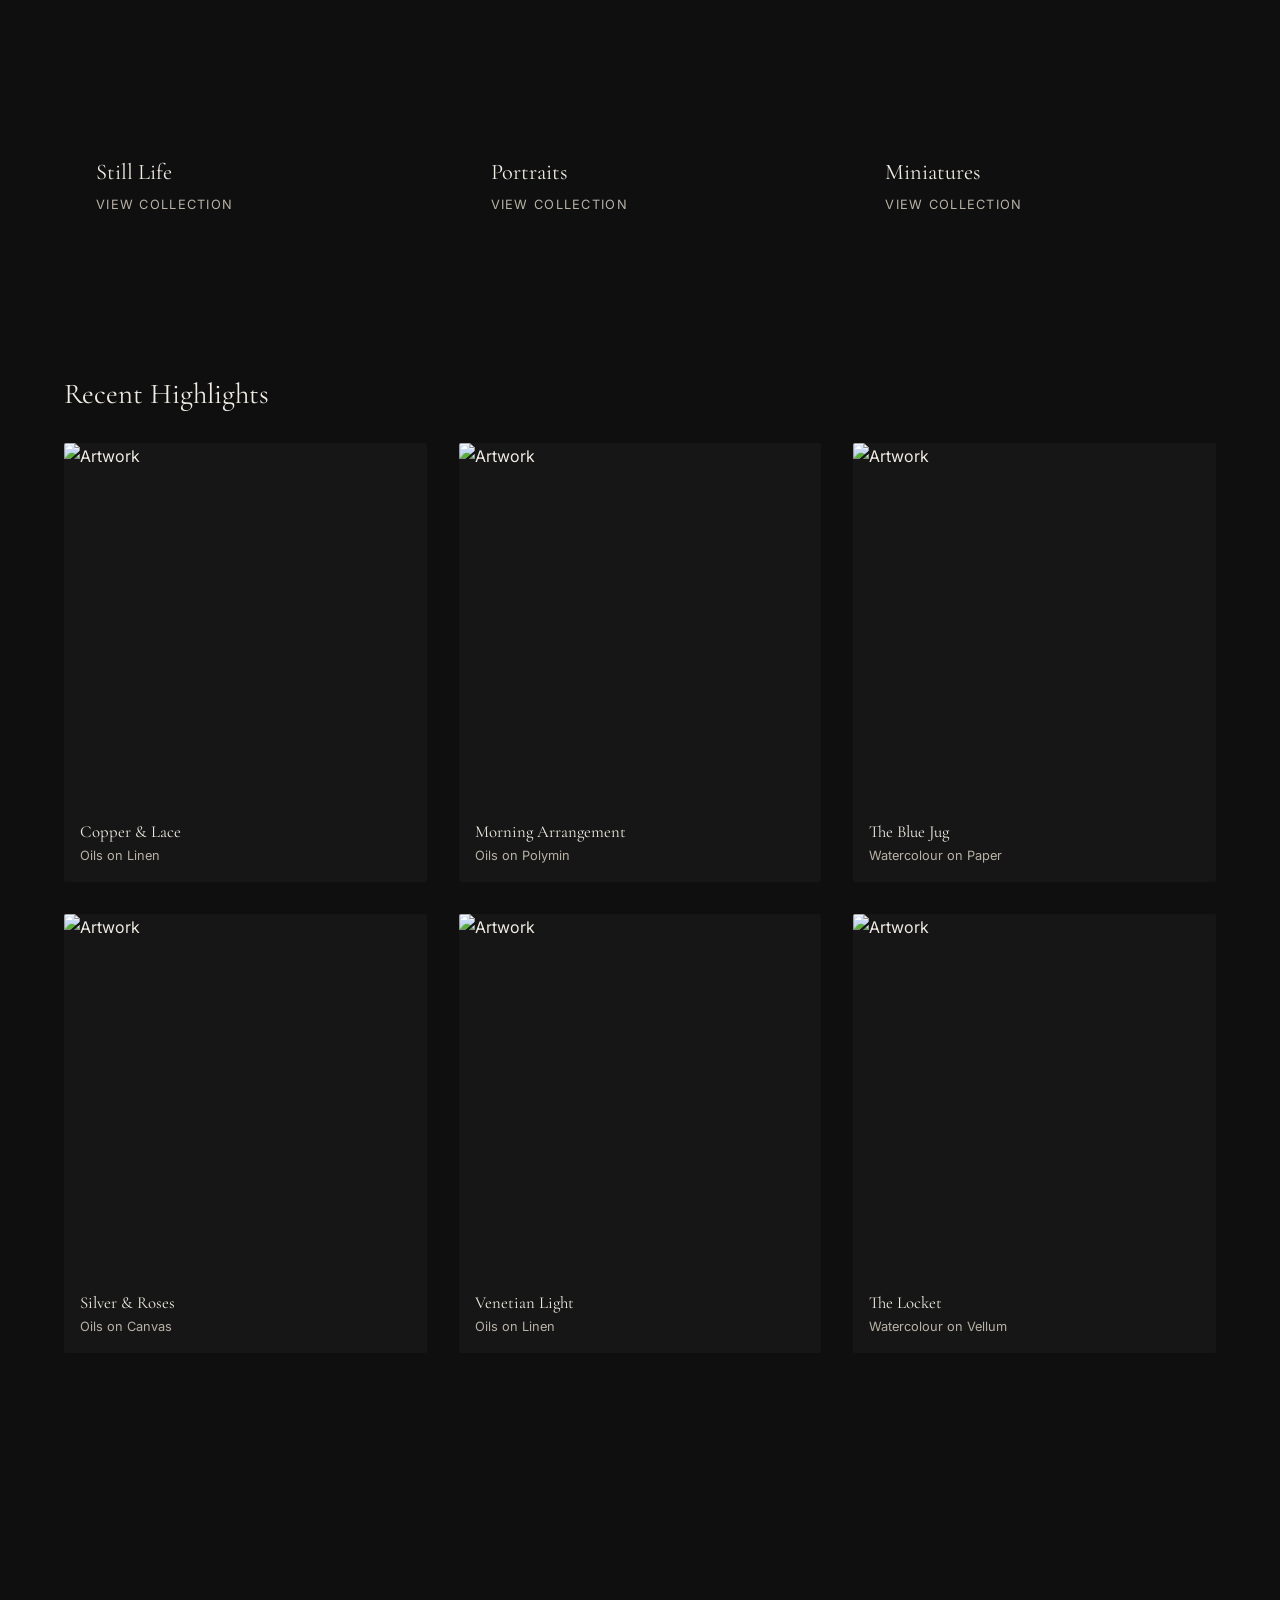
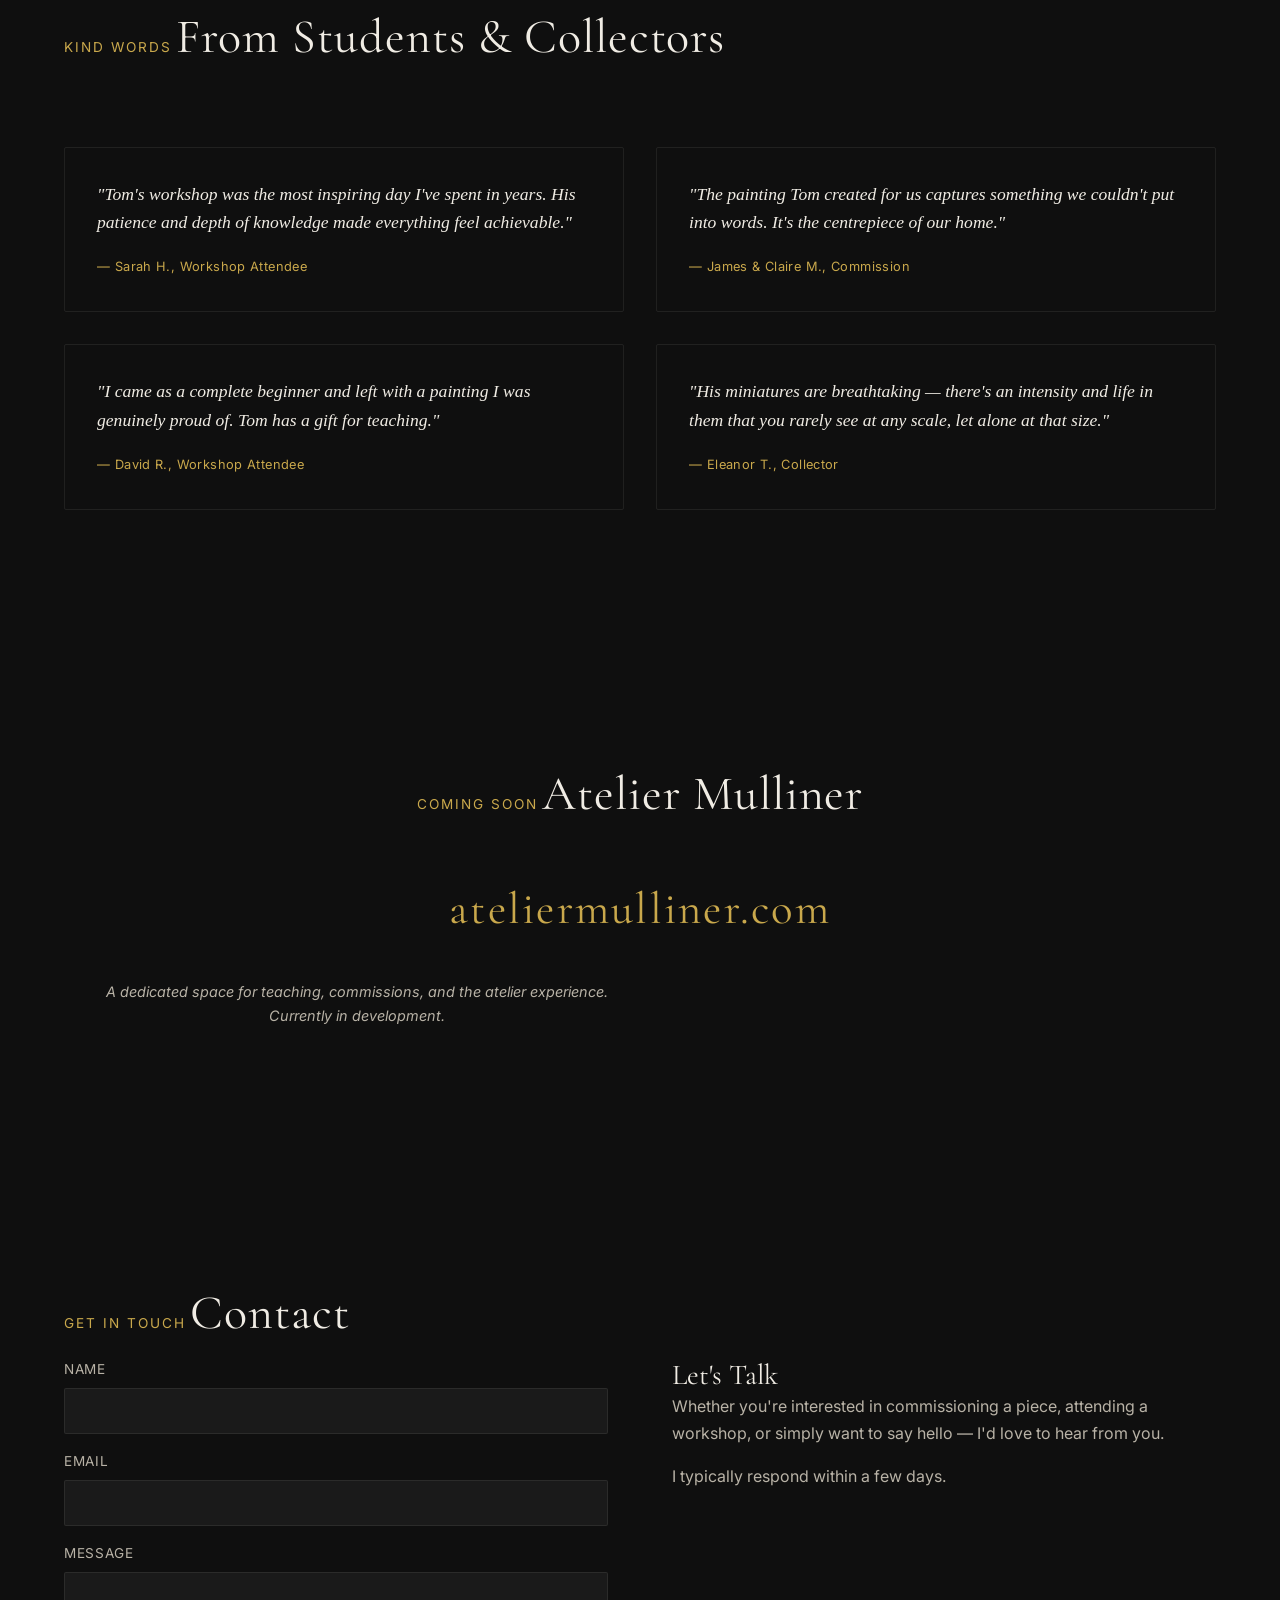
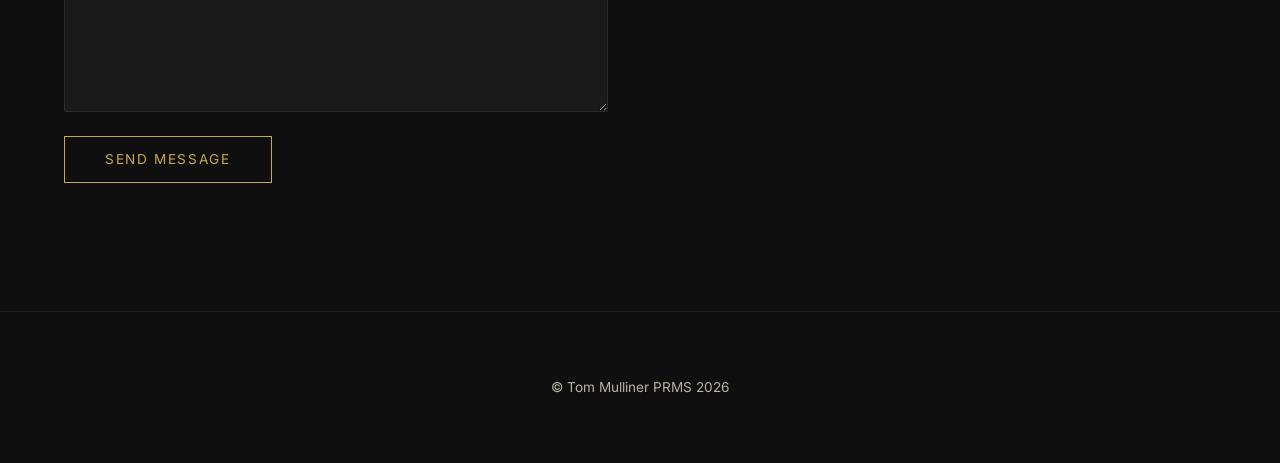
==== commit 2b1bf65f: "PRMS title, fix reverse animations, add content sections - Hero title now reads "Tom Mulliner PRMS" " ====
--- a/index.html
+++ b/index.html
@@ -3,8 +3,8 @@
 <head>
   <meta charset="UTF-8">
   <meta name="viewport" content="width=device-width, initial-scale=1.0">
-  <title>Tom Mulliner — Fine Art &amp; Graphic Design</title>
-  <meta name="description" content="Tom Mulliner — Fine artist and graphic designer specialising in still life, portraits, and miniatures.">
+  <title>Tom Mulliner PRMS — Fine Art &amp; Graphic Design</title>
+  <meta name="description" content="Tom Mulliner PRMS — President of the Royal Miniatures Society. Fine artist and graphic designer specialising in still life, portraits, and miniatures.">
 
   <!-- Fonts -->
   <link rel="preconnect" href="https://fonts.googleapis.com">
@@ -18,7 +18,7 @@
 
   <!-- Navigation -->
   <nav class="nav" id="nav">
-    <a href="#hero" class="nav-logo">Tom Mulliner</a>
+    <a href="#hero" class="nav-logo">Tom Mulliner <span class="nav-prms">PRMS</span></a>
     <ul class="nav-links">
       <li><a href="#hero">Home</a></li>
       <li><a href="#about">About</a></li>
@@ -60,6 +60,7 @@
       <span>M</span>
     </div>
     <h1 class="split-text" data-anim="hero">Tom Mulliner</h1>
+    <p class="hero-credential" data-anim="hero">PRMS</p>
     <p class="hero-tagline" data-anim="hero">
       Fine Art <span class="divider"></span> Graphic Design
     </p>
@@ -78,9 +79,40 @@
           <h2 class="reveal-text" data-anim="reveal-text">A Life in Art</h2>
           <p data-anim="fade-up">With a passion for capturing the beauty found in everyday objects and the human form, my work spans still life painting, portraiture, and exquisite miniatures. Each piece is crafted with meticulous attention to detail and a deep respect for classical techniques passed down through generations.</p>
           <p data-anim="fade-up">Working from my studio, I combine traditional methods with a contemporary eye — seeking to create works that feel both timeless and alive. Whether painting the quiet drama of a still life arrangement or the subtle character of a portrait, I strive to invite the viewer into a moment of stillness and contemplation.</p>
+          <p data-anim="fade-up">As President of the Royal Miniatures Society, I am dedicated to preserving and advancing the art of miniature painting — a tradition stretching back centuries that demands the utmost skill, patience, and precision.</p>
         </div>
         <div class="about-image" data-anim="fade-scale">
           <img src="https://images.unsplash.com/photo-1513364776144-60967b0f800f?w=600&h=800&fit=crop" alt="Artist at work" loading="lazy">
+        </div>
+      </div>
+    </div>
+  </section>
+
+  <!-- Credentials / Achievements -->
+  <section id="credentials">
+    <div class="container">
+      <span class="section-subtitle" data-anim="fade-up">Recognition</span>
+      <h2 class="reveal-text" data-anim="reveal-text">Credentials &amp; Affiliations</h2>
+      <div class="credentials-grid">
+        <div class="credential-card" data-anim="fade-up-stagger">
+          <div class="credential-icon">PRMS</div>
+          <h4>President</h4>
+          <p>Royal Miniatures Society</p>
+        </div>
+        <div class="credential-card" data-anim="fade-up-stagger">
+          <div class="credential-icon">RMS</div>
+          <h4>Fellow</h4>
+          <p>Royal Miniatures Society</p>
+        </div>
+        <div class="credential-card" data-anim="fade-up-stagger">
+          <div class="credential-icon">SWA</div>
+          <h4>Member</h4>
+          <p>Society of Women Artists</p>
+        </div>
+        <div class="credential-card" data-anim="fade-up-stagger">
+          <div class="credential-icon">RI</div>
+          <h4>Exhibitor</h4>
+          <p>Royal Institute of Painters in Water Colours</p>
         </div>
       </div>
     </div>
@@ -97,16 +129,58 @@
       </div>
       <div class="workshop-features">
         <div class="workshop-feature" data-anim="fade-up-stagger">
-          <h4>Still Life</h4>
+          <h4>Still Life Painting</h4>
           <p>Master the art of observation. Learn to see and render light, shadow, and form using classical still life setups.</p>
         </div>
         <div class="workshop-feature" data-anim="fade-up-stagger">
-          <h4>Portraiture</h4>
+          <h4>Portrait Drawing</h4>
           <p>Explore the techniques behind capturing likeness and character, from initial sketch to finished painting.</p>
         </div>
         <div class="workshop-feature" data-anim="fade-up-stagger">
-          <h4>Miniatures</h4>
+          <h4>Miniature Painting</h4>
           <p>Discover the precision and patience of miniature painting — working small to create something extraordinary.</p>
+        </div>
+        <div class="workshop-feature" data-anim="fade-up-stagger">
+          <h4>Colour Theory</h4>
+          <p>Understand the science and poetry of colour — mixing, temperature, and the relationships that make paintings sing.</p>
+        </div>
+        <div class="workshop-feature" data-anim="fade-up-stagger">
+          <h4>Oil Techniques</h4>
+          <p>From alla prima to glazing, explore the full range of oil painting methods used by the Old Masters and today's finest painters.</p>
+        </div>
+        <div class="workshop-feature" data-anim="fade-up-stagger">
+          <h4>Watercolour Foundations</h4>
+          <p>Embrace the unpredictable beauty of watercolour. Learn to work with the medium, not against it.</p>
+        </div>
+      </div>
+    </div>
+  </section>
+
+  <!-- What to Expect -->
+  <section id="workshop-details">
+    <div class="container">
+      <span class="section-subtitle" data-anim="fade-up">The Experience</span>
+      <h2 class="reveal-text" data-anim="reveal-text">What to Expect</h2>
+      <div class="expect-grid">
+        <div class="expect-item" data-anim="fade-up-stagger">
+          <span class="expect-number">01</span>
+          <h4>Small Groups</h4>
+          <p>No more than eight students per session, ensuring you receive individual attention and tailored feedback.</p>
+        </div>
+        <div class="expect-item" data-anim="fade-up-stagger">
+          <span class="expect-number">02</span>
+          <h4>All Materials Provided</h4>
+          <p>Professional-grade paints, brushes, surfaces, and easels — everything you need is ready and waiting.</p>
+        </div>
+        <div class="expect-item" data-anim="fade-up-stagger">
+          <span class="expect-number">03</span>
+          <h4>Take Home Your Work</h4>
+          <p>Leave with a finished piece you're proud of, along with notes and techniques to continue practising at home.</p>
+        </div>
+        <div class="expect-item" data-anim="fade-up-stagger">
+          <span class="expect-number">04</span>
+          <h4>Refreshments Included</h4>
+          <p>Tea, coffee, and light refreshments are provided throughout the day to keep your creative energy flowing.</p>
         </div>
       </div>
     </div>
@@ -117,6 +191,7 @@
     <div class="container">
       <span class="section-subtitle" data-anim="fade-up">Selected Works</span>
       <h2 class="reveal-text" data-anim="reveal-text">Gallery</h2>
+      <p data-anim="fade-up" class="gallery-intro">A curated selection from each collection. Click through to explore the full body of work.</p>
       <div class="gallery-preview-grid">
         <a href="gallery/#still-life" class="gallery-preview-card" data-anim="fade-up-stagger">
           <img src="https://images.unsplash.com/photo-1579783902614-a3fb3927b6a5?w=500&h=625&fit=crop" alt="Still Life collection" loading="lazy">
@@ -139,6 +214,81 @@
             <span>View Collection</span>
           </div>
         </a>
+      </div>
+
+      <!-- Highlight pieces -->
+      <div class="highlights-section">
+        <h3 class="reveal-text" data-anim="reveal-text">Recent Highlights</h3>
+        <div class="highlights-grid">
+          <div class="highlight-card" data-anim="fade-up-stagger">
+            <img src="https://images.unsplash.com/photo-1582201942988-13e60e4556ee?w=400&h=400&fit=crop" alt="Artwork" loading="lazy">
+            <div class="highlight-info">
+              <h4>Copper &amp; Lace</h4>
+              <p>Oils on Linen</p>
+            </div>
+          </div>
+          <div class="highlight-card" data-anim="fade-up-stagger">
+            <img src="https://images.unsplash.com/photo-1549289524-06cf8837ace5?w=400&h=400&fit=crop" alt="Artwork" loading="lazy">
+            <div class="highlight-info">
+              <h4>Morning Arrangement</h4>
+              <p>Oils on Polymin</p>
+            </div>
+          </div>
+          <div class="highlight-card" data-anim="fade-up-stagger">
+            <img src="https://images.unsplash.com/photo-1580136579312-94651dfd596d?w=400&h=400&fit=crop" alt="Artwork" loading="lazy">
+            <div class="highlight-info">
+              <h4>The Blue Jug</h4>
+              <p>Watercolour on Paper</p>
+            </div>
+          </div>
+          <div class="highlight-card" data-anim="fade-up-stagger">
+            <img src="https://images.unsplash.com/photo-1574182245530-967d9b3831af?w=400&h=400&fit=crop" alt="Artwork" loading="lazy">
+            <div class="highlight-info">
+              <h4>Silver &amp; Roses</h4>
+              <p>Oils on Canvas</p>
+            </div>
+          </div>
+          <div class="highlight-card" data-anim="fade-up-stagger">
+            <img src="https://images.unsplash.com/photo-1460661419201-fd4cecdf8a8b?w=400&h=400&fit=crop" alt="Artwork" loading="lazy">
+            <div class="highlight-info">
+              <h4>Venetian Light</h4>
+              <p>Oils on Linen</p>
+            </div>
+          </div>
+          <div class="highlight-card" data-anim="fade-up-stagger">
+            <img src="https://images.unsplash.com/photo-1547891654-e66ed7ebb968?w=400&h=400&fit=crop" alt="Artwork" loading="lazy">
+            <div class="highlight-info">
+              <h4>The Locket</h4>
+              <p>Watercolour on Vellum</p>
+            </div>
+          </div>
+        </div>
+      </div>
+    </div>
+  </section>
+
+  <!-- Testimonials -->
+  <section id="testimonials">
+    <div class="container">
+      <span class="section-subtitle" data-anim="fade-up">Kind Words</span>
+      <h2 class="reveal-text" data-anim="reveal-text">From Students &amp; Collectors</h2>
+      <div class="testimonials-grid">
+        <blockquote class="testimonial-card" data-anim="fade-up-stagger">
+          <p>"Tom's workshop was the most inspiring day I've spent in years. His patience and depth of knowledge made everything feel achievable."</p>
+          <cite>— Sarah H., Workshop Attendee</cite>
+        </blockquote>
+        <blockquote class="testimonial-card" data-anim="fade-up-stagger">
+          <p>"The painting Tom created for us captures something we couldn't put into words. It's the centrepiece of our home."</p>
+          <cite>— James &amp; Claire M., Commission</cite>
+        </blockquote>
+        <blockquote class="testimonial-card" data-anim="fade-up-stagger">
+          <p>"I came as a complete beginner and left with a painting I was genuinely proud of. Tom has a gift for teaching."</p>
+          <cite>— David R., Workshop Attendee</cite>
+        </blockquote>
+        <blockquote class="testimonial-card" data-anim="fade-up-stagger">
+          <p>"His miniatures are breathtaking — there's an intensity and life in them that you rarely see at any scale, let alone at that size."</p>
+          <cite>— Eleanor T., Collector</cite>
+        </blockquote>
       </div>
     </div>
   </section>
@@ -186,7 +336,7 @@
   <!-- 7. Footer -->
   <footer class="footer">
     <div class="container">
-      <p>&copy; Tom Mulliner 2026</p>
+      <p>&copy; Tom Mulliner PRMS 2026</p>
     </div>
   </footer>
 
--- a/css/styles.css
+++ b/css/styles.css
@@ -290,6 +290,16 @@
   opacity: 0;
 }
 
+.hero-credential {
+  font-family: var(--font-body);
+  font-size: 0.9rem;
+  letter-spacing: 0.3em;
+  text-transform: uppercase;
+  color: var(--accent);
+  margin-bottom: var(--space-sm);
+  opacity: 0;
+}
+
 .hero-tagline .divider {
   display: inline-block;
   width: 40px;
@@ -301,6 +311,12 @@
   transform-origin: left;
 }
 
+.nav-prms {
+  font-size: 0.7em;
+  letter-spacing: 0.1em;
+  color: var(--accent);
+}
+
 /* Scroll indicator */
 .scroll-indicator {
   position: absolute;
@@ -422,7 +438,189 @@
 }
 
 /* ============================================
+   CREDENTIALS SECTION
+   ============================================ */
+.credentials-grid {
+  display: grid;
+  grid-template-columns: repeat(4, 1fr);
+  gap: var(--space-md);
+  margin-top: var(--space-lg);
+}
+
+.credential-card {
+  text-align: center;
+  padding: var(--space-md) var(--space-sm);
+  border: 1px solid var(--border-subtle);
+  border-radius: 2px;
+  transition: border-color var(--transition-smooth), transform var(--transition-smooth);
+}
+
+.credential-card:hover {
+  border-color: var(--accent);
+  transform: translateY(-4px);
+}
+
+.credential-icon {
+  font-family: var(--font-heading);
+  font-size: 1.6rem;
+  color: var(--accent);
+  margin-bottom: var(--space-xs);
+  letter-spacing: 0.05em;
+}
+
+.credential-card h4 {
+  font-family: var(--font-heading);
+  font-size: 1rem;
+  margin-bottom: 0.25rem;
+}
+
+.credential-card p {
+  font-size: 0.8rem;
+  color: var(--text-secondary);
+  margin: 0 auto;
+}
+
+/* ============================================
+   WHAT TO EXPECT SECTION
+   ============================================ */
+.expect-grid {
+  display: grid;
+  grid-template-columns: repeat(2, 1fr);
+  gap: var(--space-md);
+  margin-top: var(--space-lg);
+}
+
+.expect-item {
+  padding: var(--space-md);
+  border-left: 2px solid var(--accent);
+  transition: background var(--transition-smooth);
+}
+
+.expect-item:hover {
+  background: var(--bg-secondary);
+}
+
+.expect-number {
+  font-family: var(--font-heading);
+  font-size: 2rem;
+  color: var(--accent);
+  opacity: 0.4;
+  display: block;
+  margin-bottom: var(--space-xs);
+  line-height: 1;
+}
+
+.expect-item h4 {
+  font-family: var(--font-heading);
+  font-size: 1.1rem;
+  margin-bottom: 0.4rem;
+}
+
+.expect-item p {
+  font-size: 0.9rem;
+}
+
+/* ============================================
    GALLERY PREVIEW (Homepage)
+   ============================================ */
+.gallery-intro {
+  margin-bottom: var(--space-sm);
+}
+
+/* ============================================
+   HIGHLIGHTS GRID
+   ============================================ */
+.highlights-section {
+  margin-top: var(--space-2xl);
+}
+
+.highlights-section h3 {
+  margin-bottom: var(--space-md);
+}
+
+.highlights-grid {
+  display: grid;
+  grid-template-columns: repeat(3, 1fr);
+  gap: var(--space-md);
+}
+
+.highlight-card {
+  overflow: hidden;
+  border-radius: 2px;
+  background: var(--bg-card);
+  transition: transform var(--transition-smooth);
+}
+
+.highlight-card:hover {
+  transform: translateY(-4px);
+}
+
+.highlight-card img {
+  width: 100%;
+  aspect-ratio: 1/1;
+  object-fit: cover;
+  transition: transform 0.8s cubic-bezier(0.25, 0.46, 0.45, 0.94);
+}
+
+.highlight-card:hover img {
+  transform: scale(1.05);
+}
+
+.highlight-info {
+  padding: var(--space-sm);
+}
+
+.highlight-info h4 {
+  font-family: var(--font-heading);
+  font-size: 1.05rem;
+  margin-bottom: 0.15rem;
+}
+
+.highlight-info p {
+  font-size: 0.8rem;
+  color: var(--text-secondary);
+}
+
+/* ============================================
+   TESTIMONIALS
+   ============================================ */
+.testimonials-grid {
+  display: grid;
+  grid-template-columns: repeat(2, 1fr);
+  gap: var(--space-md);
+  margin-top: var(--space-lg);
+}
+
+.testimonial-card {
+  padding: var(--space-md);
+  border: 1px solid var(--border-subtle);
+  border-radius: 2px;
+  transition: border-color var(--transition-smooth);
+}
+
+.testimonial-card:hover {
+  border-color: var(--border-light);
+}
+
+.testimonial-card p {
+  font-family: var(--font-heading);
+  font-size: 1.1rem;
+  font-style: italic;
+  color: var(--text-primary);
+  line-height: 1.6;
+  margin-bottom: var(--space-sm);
+}
+
+.testimonial-card cite {
+  font-family: var(--font-body);
+  font-size: 0.8rem;
+  font-style: normal;
+  color: var(--accent);
+  letter-spacing: 0.03em;
+}
+
+/* ============================================
+   GALLERY PREVIEW CARDS
    ============================================ */
 .gallery-preview-grid {
   display: grid;
@@ -836,6 +1034,10 @@
     grid-template-columns: 1fr;
   }
 
+  .credentials-grid {
+    grid-template-columns: repeat(2, 1fr);
+  }
+
   .gallery-preview-grid {
     grid-template-columns: 1fr;
     max-width: 400px;
@@ -843,6 +1045,18 @@
     margin-right: auto;
   }
 
+  .highlights-grid {
+    grid-template-columns: repeat(2, 1fr);
+  }
+
+  .testimonials-grid {
+    grid-template-columns: 1fr;
+  }
+
+  .expect-grid {
+    grid-template-columns: 1fr;
+  }
+
   .contact-grid {
     grid-template-columns: 1fr;
   }
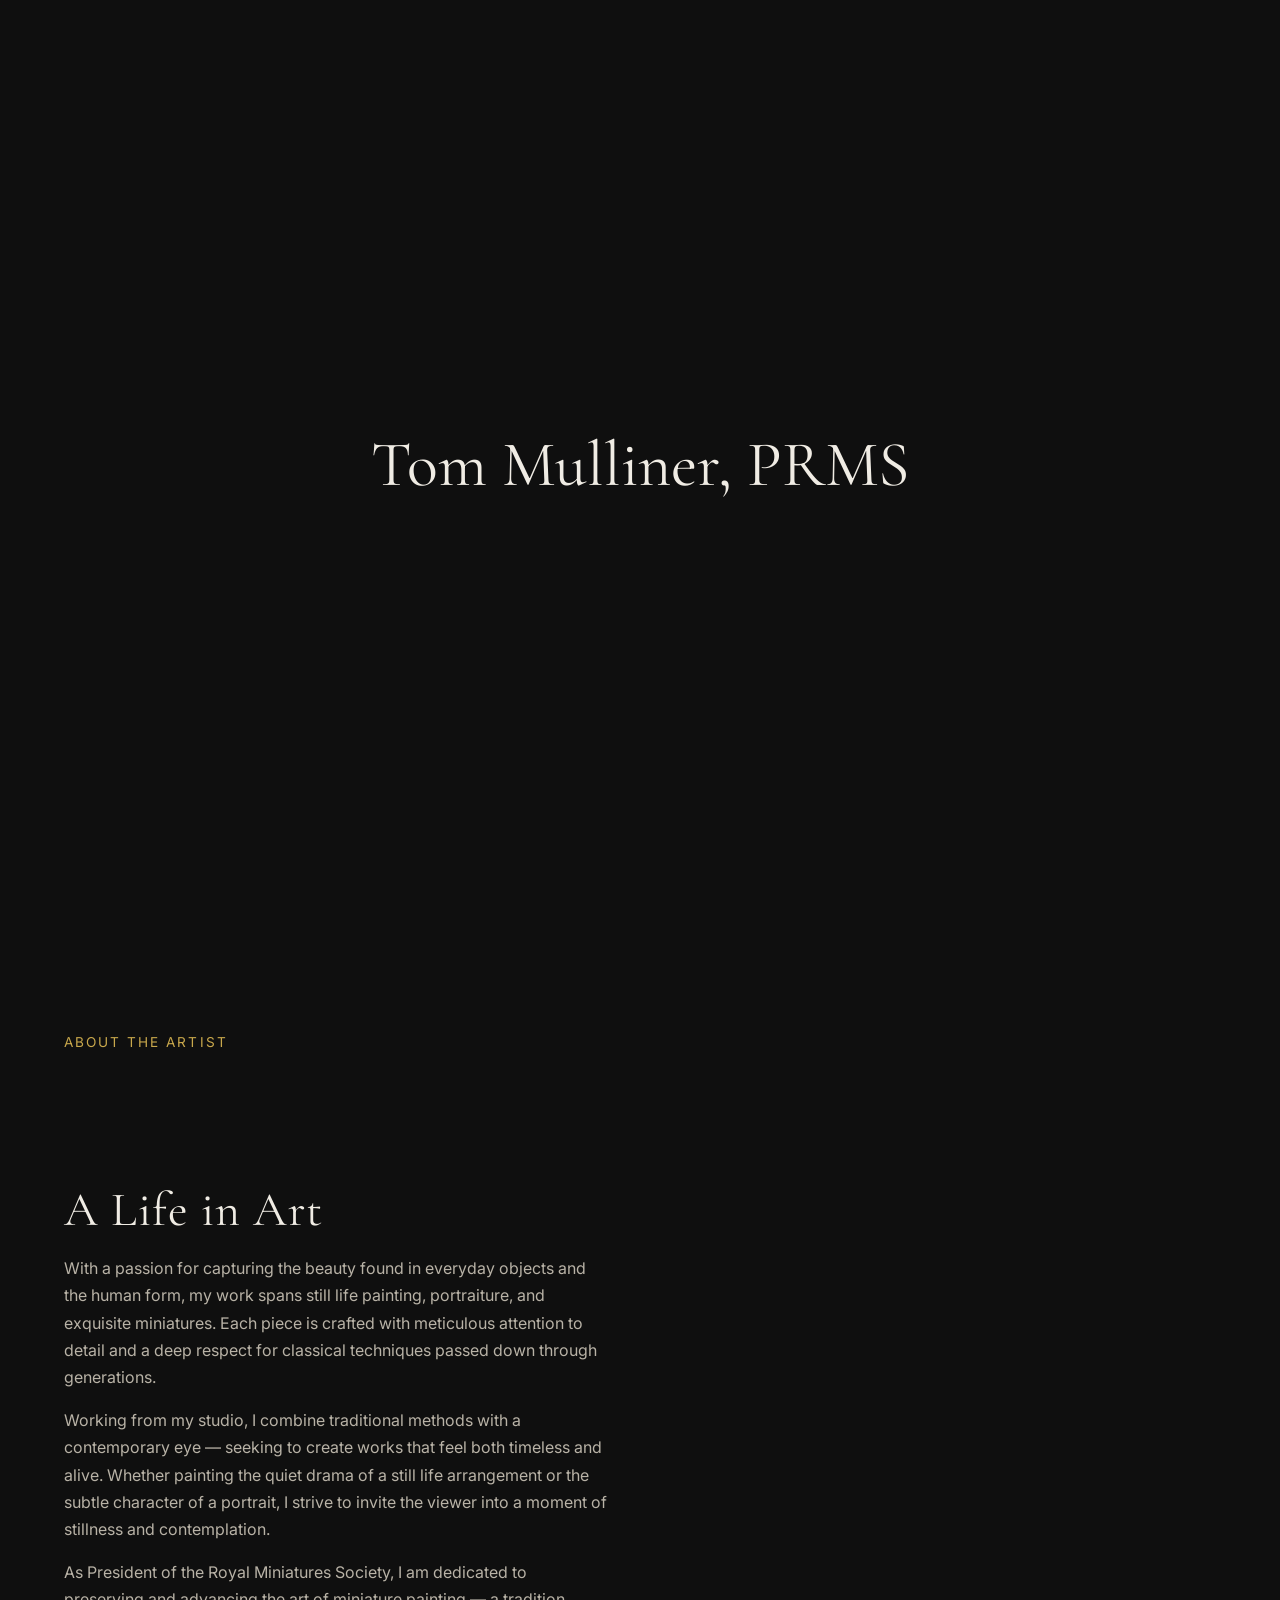
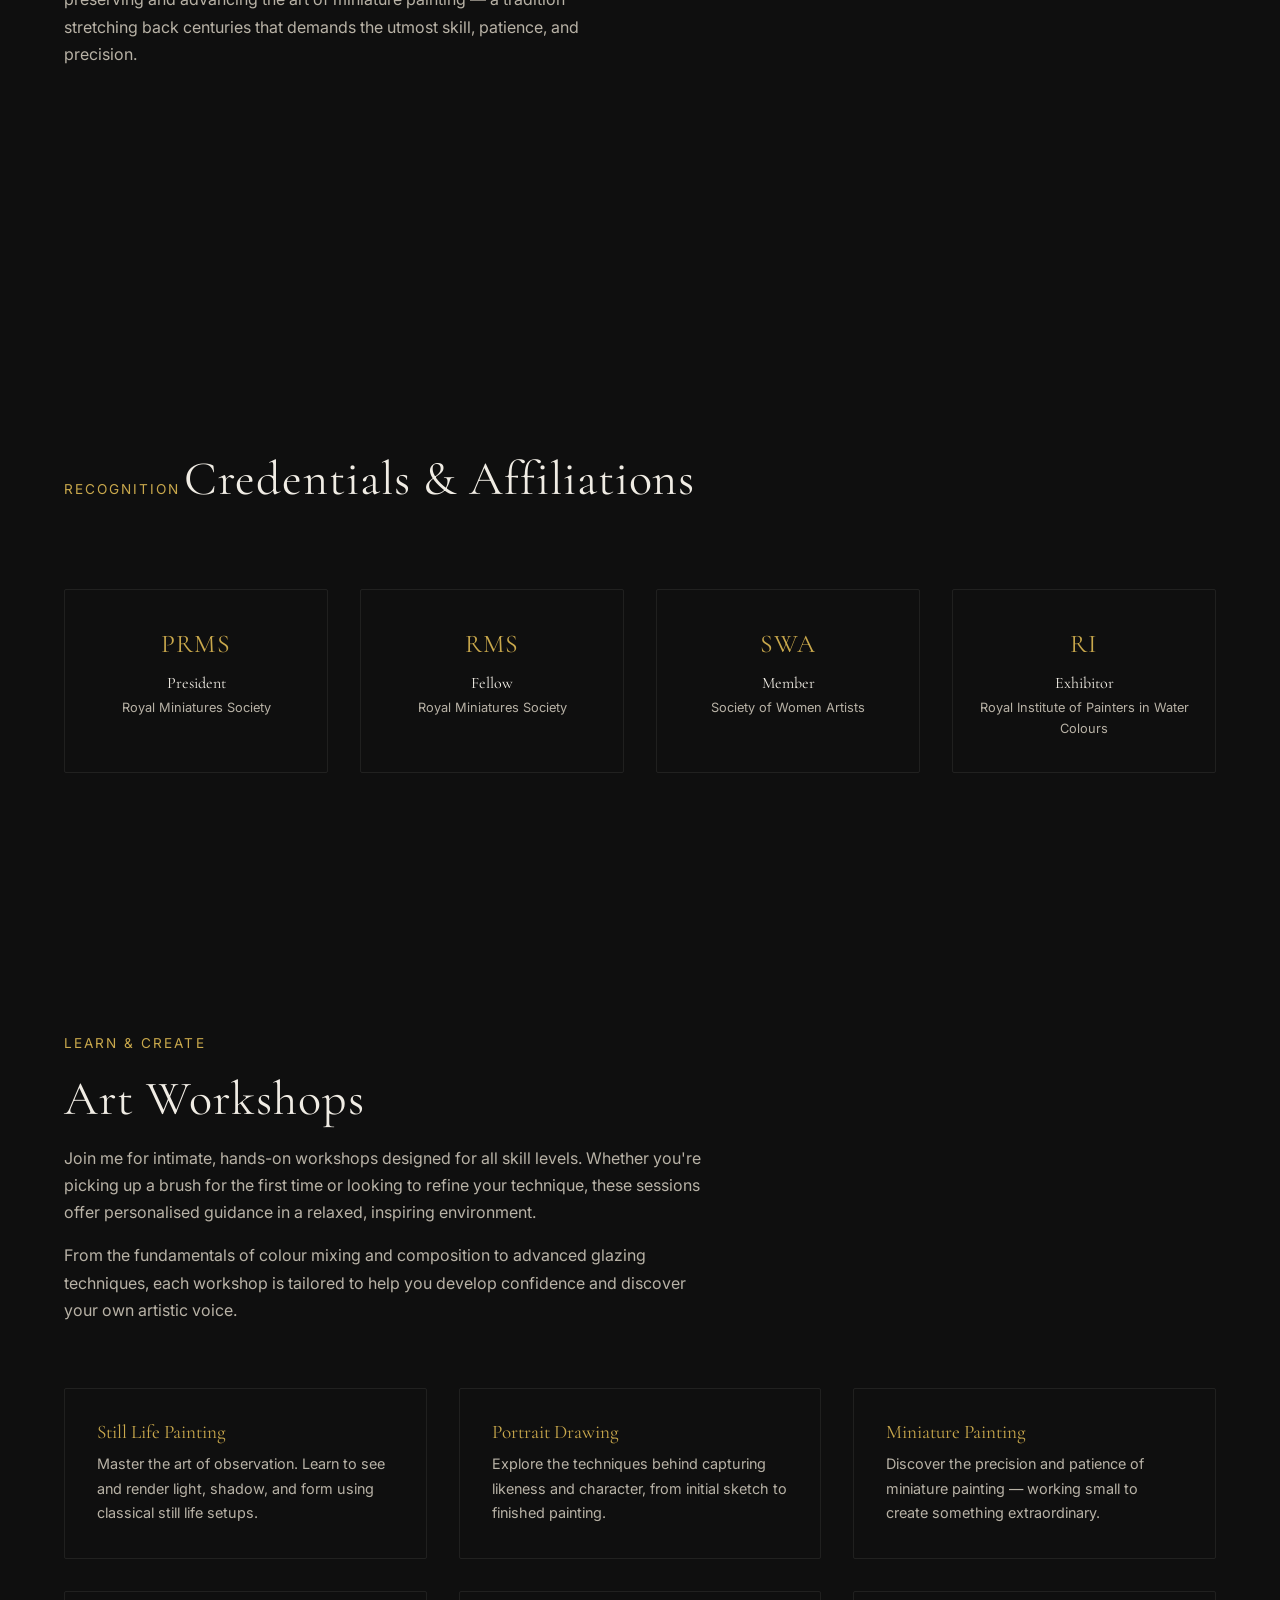
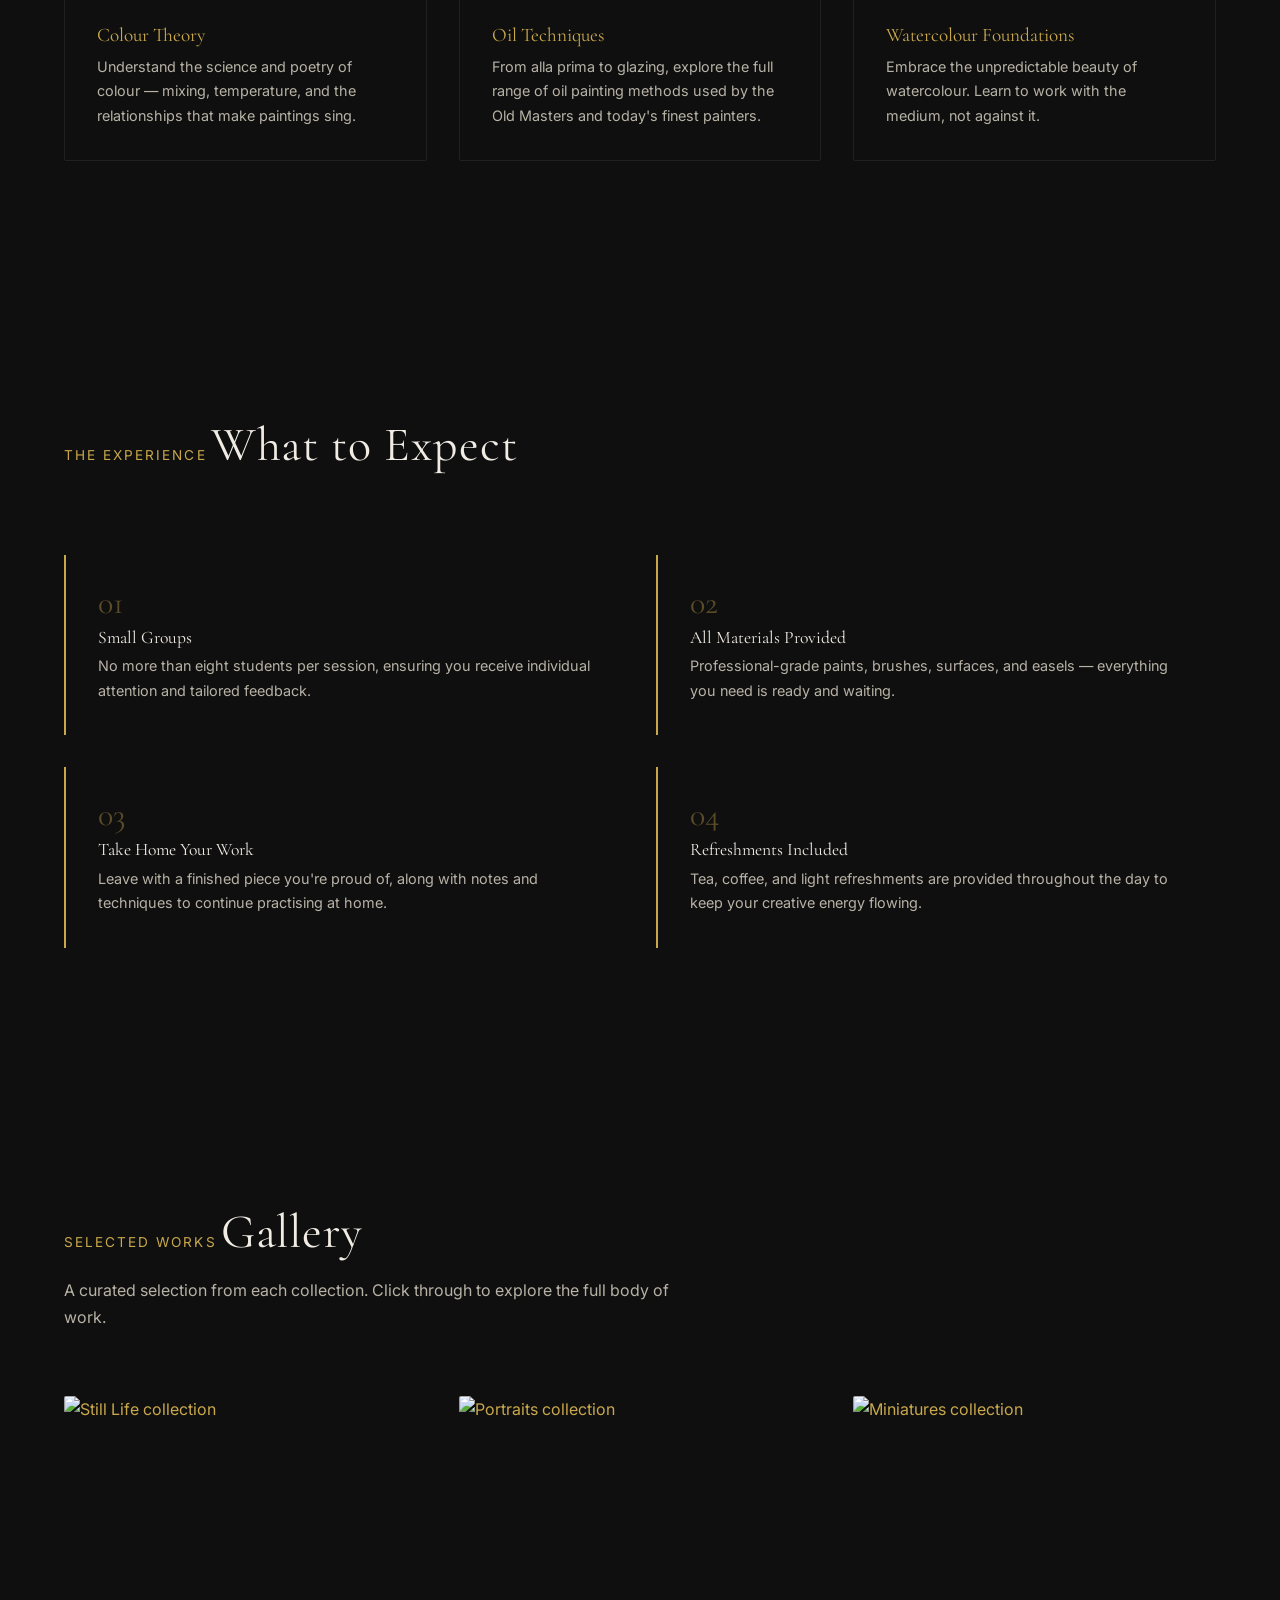
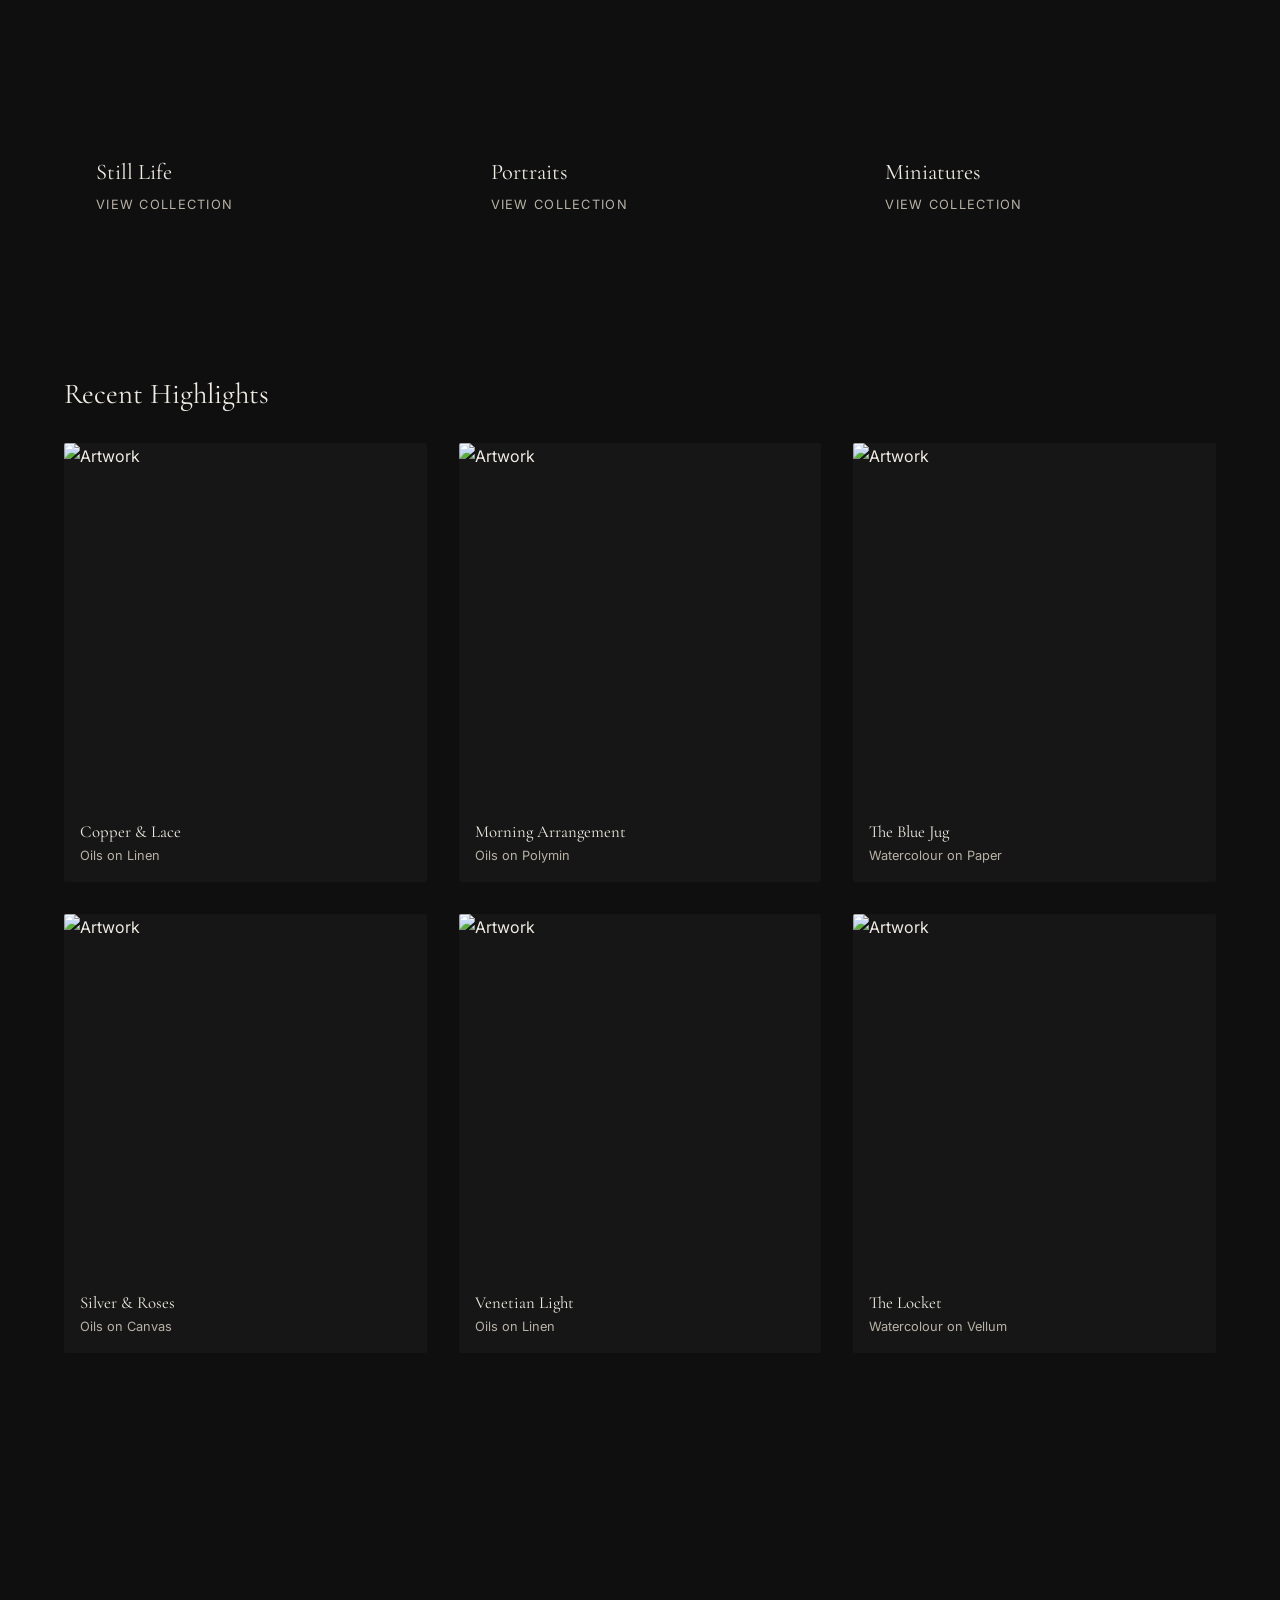
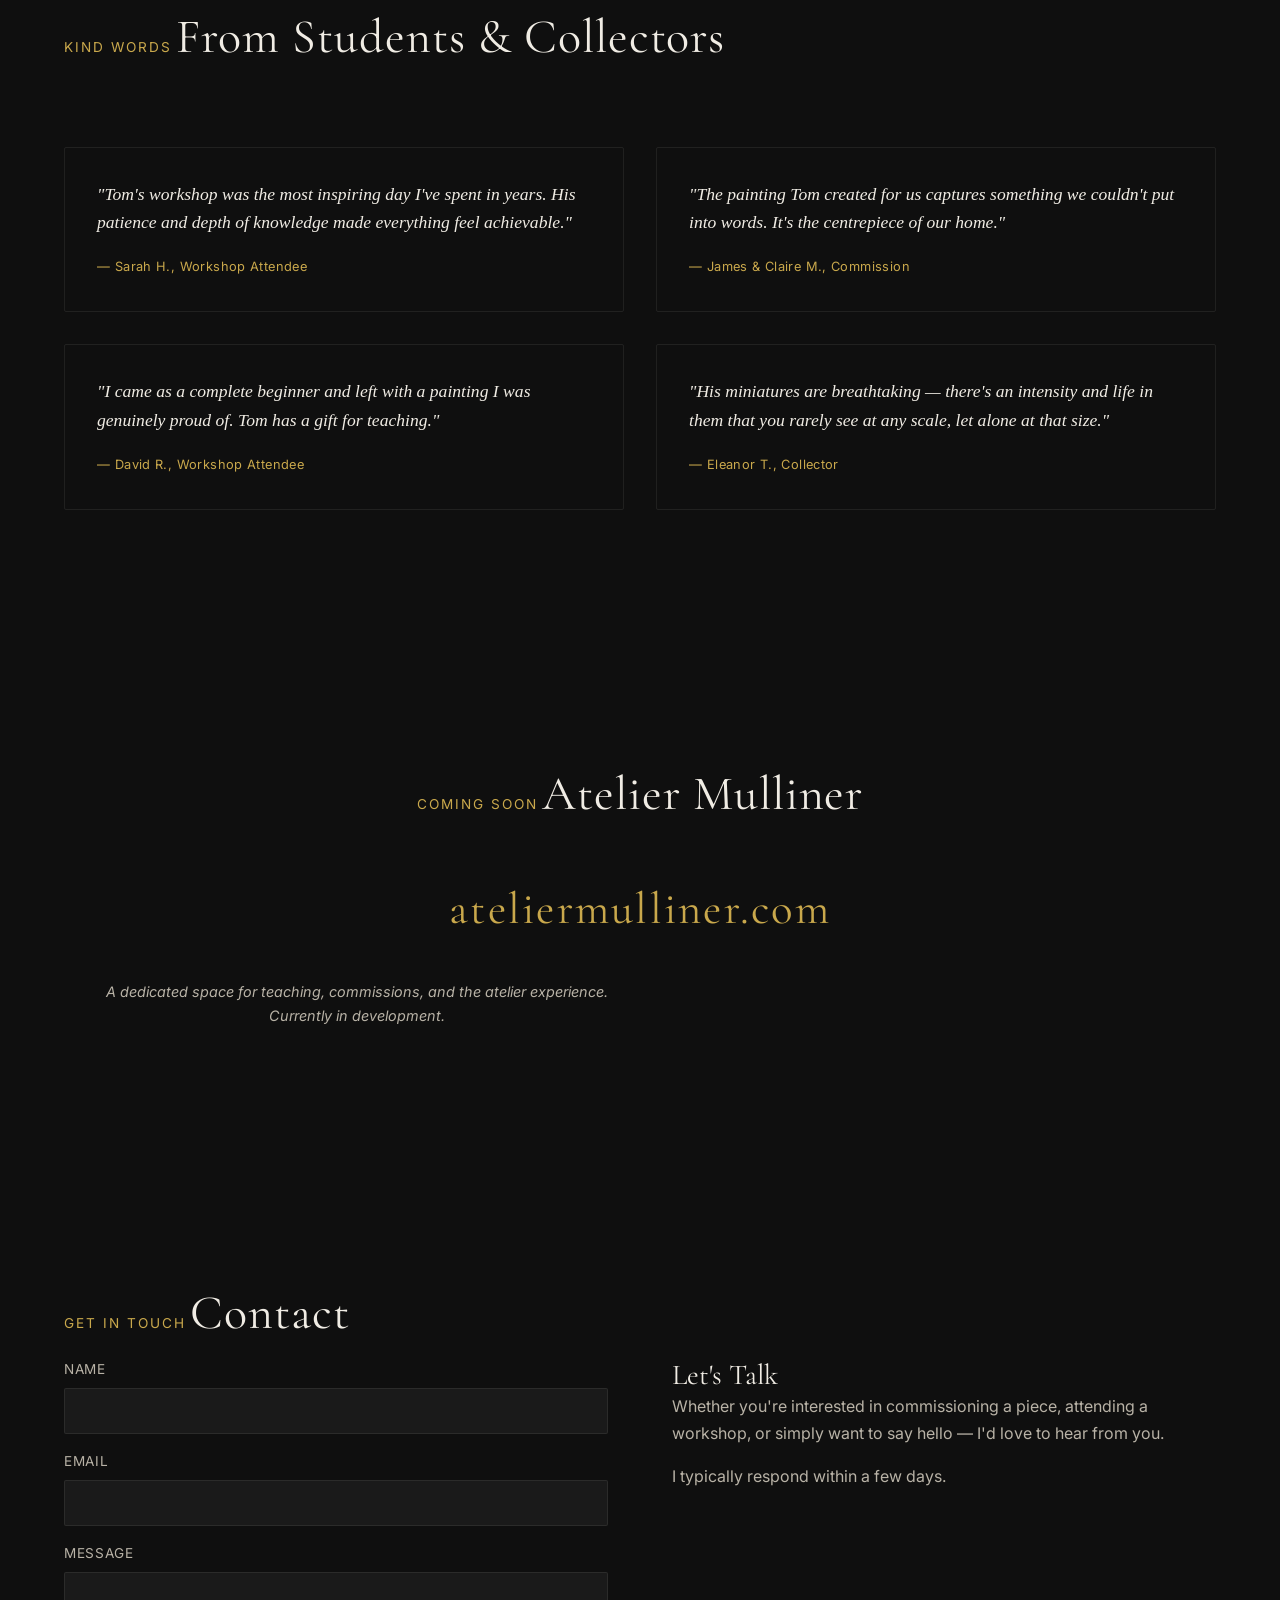
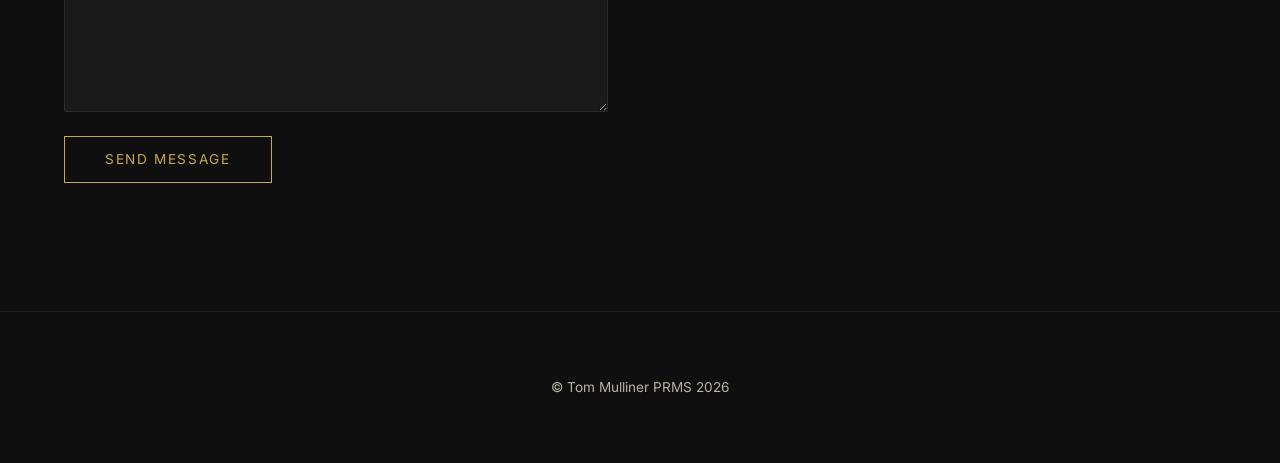
==== commit 97e8adea: "Put Tom Mulliner, PRMS on one line in hero Co-Authored-By: Claude Opus 4.6 <noreply@anthropic.com>" ====
--- a/index.html
+++ b/index.html
@@ -59,8 +59,7 @@
     <div class="hero-monogram" data-anim="hero">
       <span>M</span>
     </div>
-    <h1 class="split-text" data-anim="hero">Tom Mulliner</h1>
-    <p class="hero-credential" data-anim="hero">PRMS</p>
+    <h1 class="split-text" data-anim="hero">Tom Mulliner, PRMS</h1>
     <p class="hero-tagline" data-anim="hero">
       Fine Art <span class="divider"></span> Graphic Design
     </p>
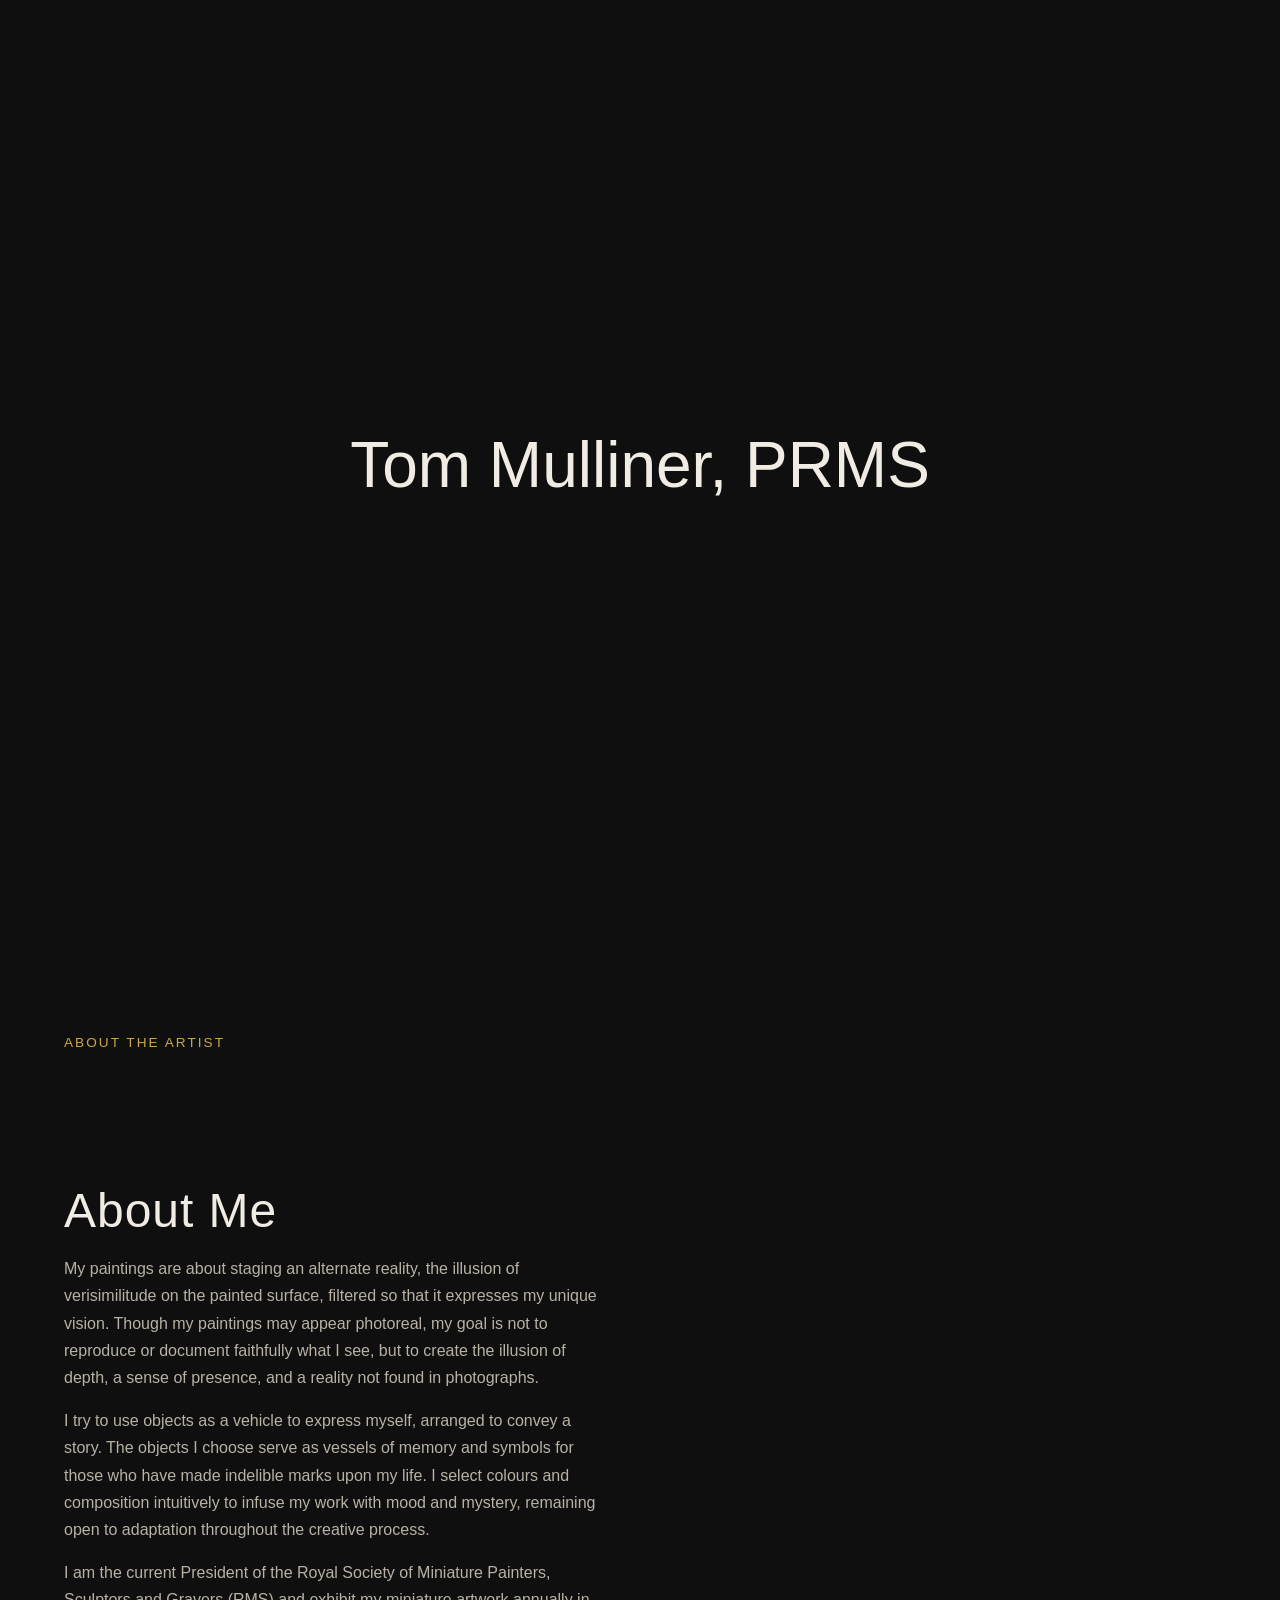
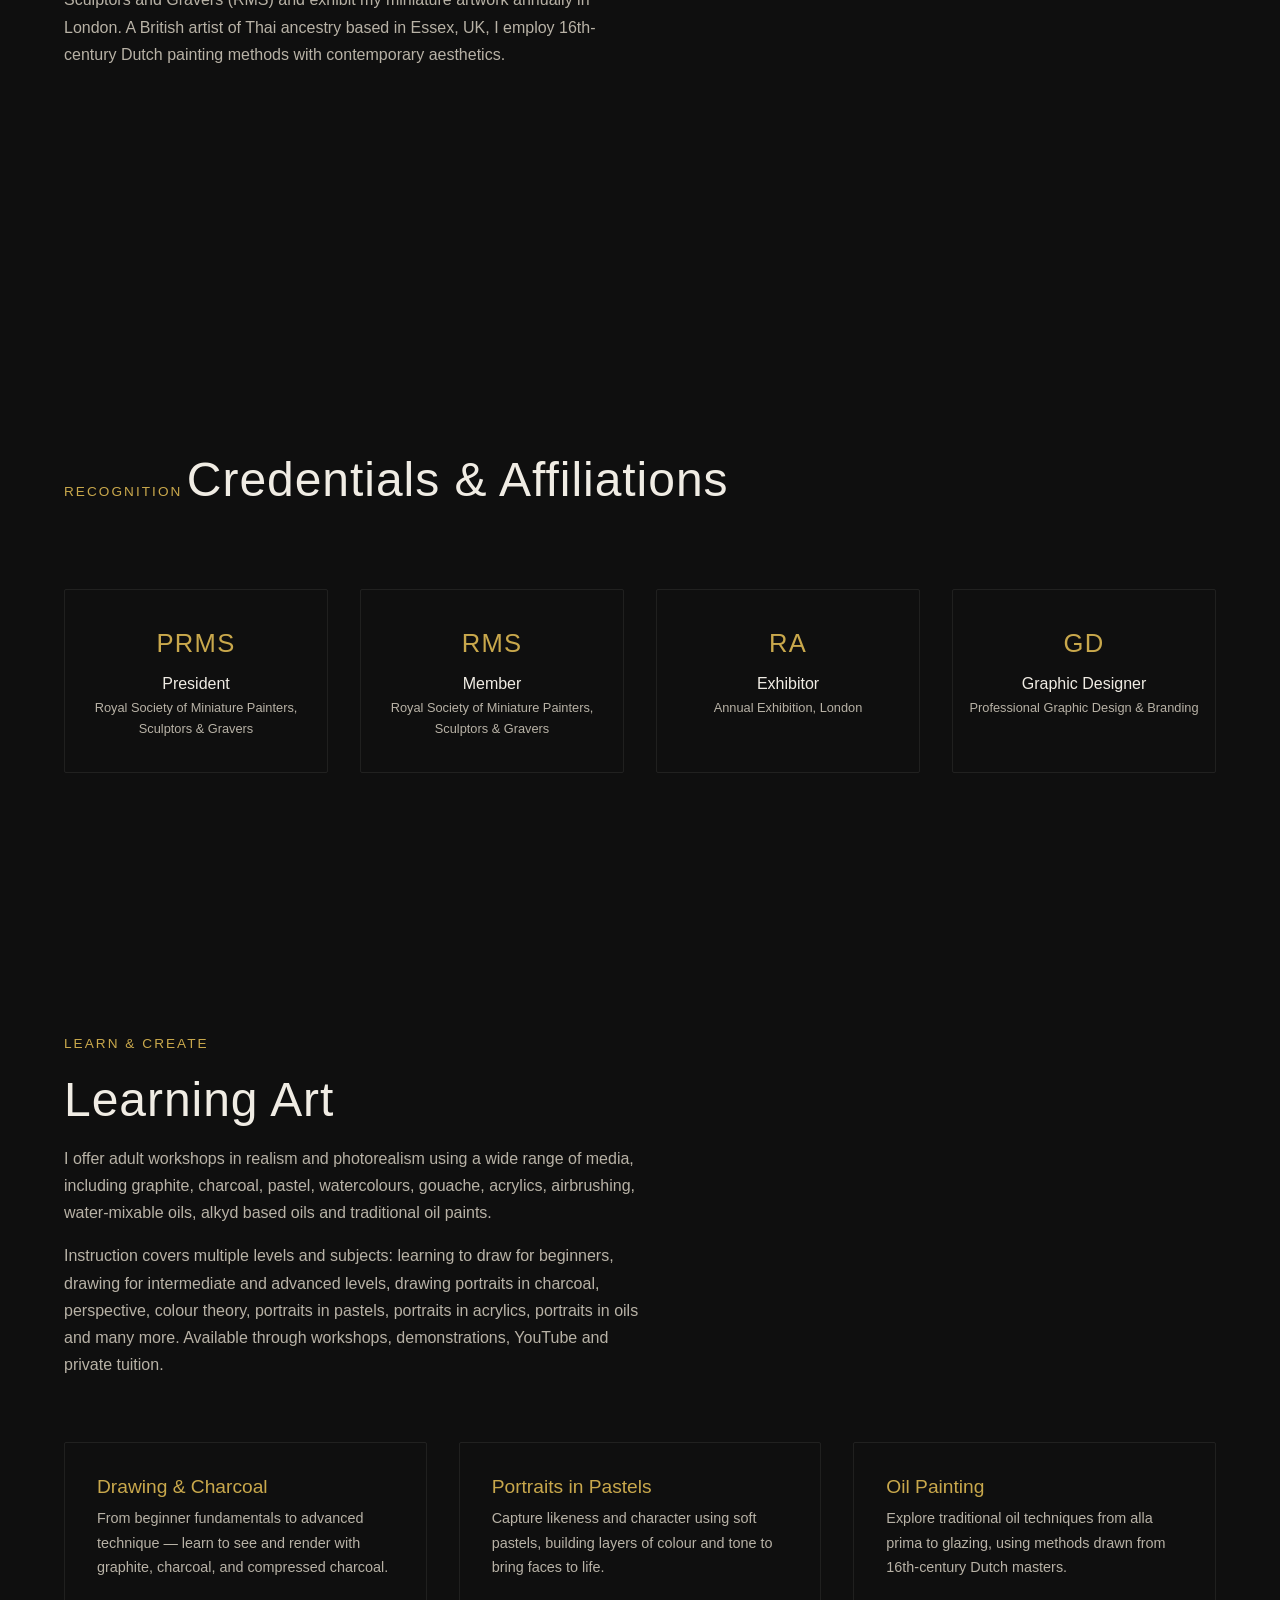
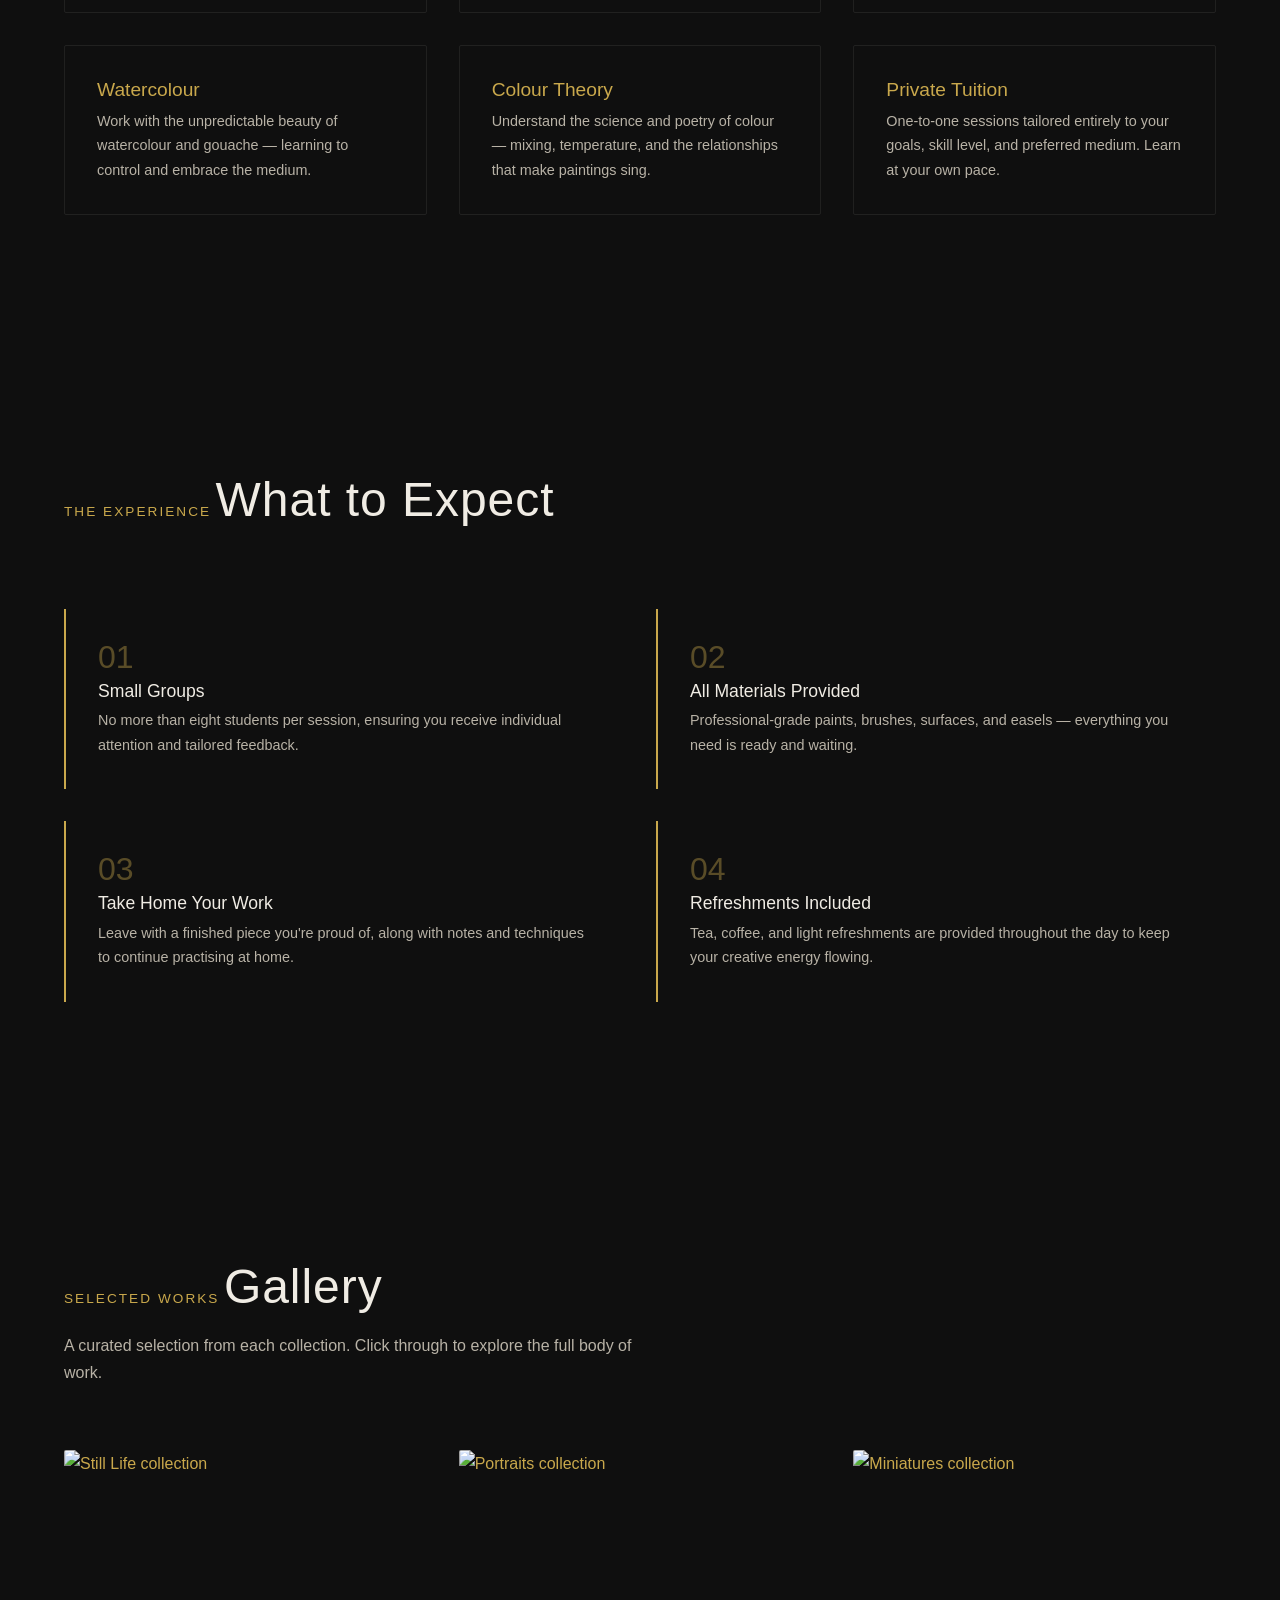
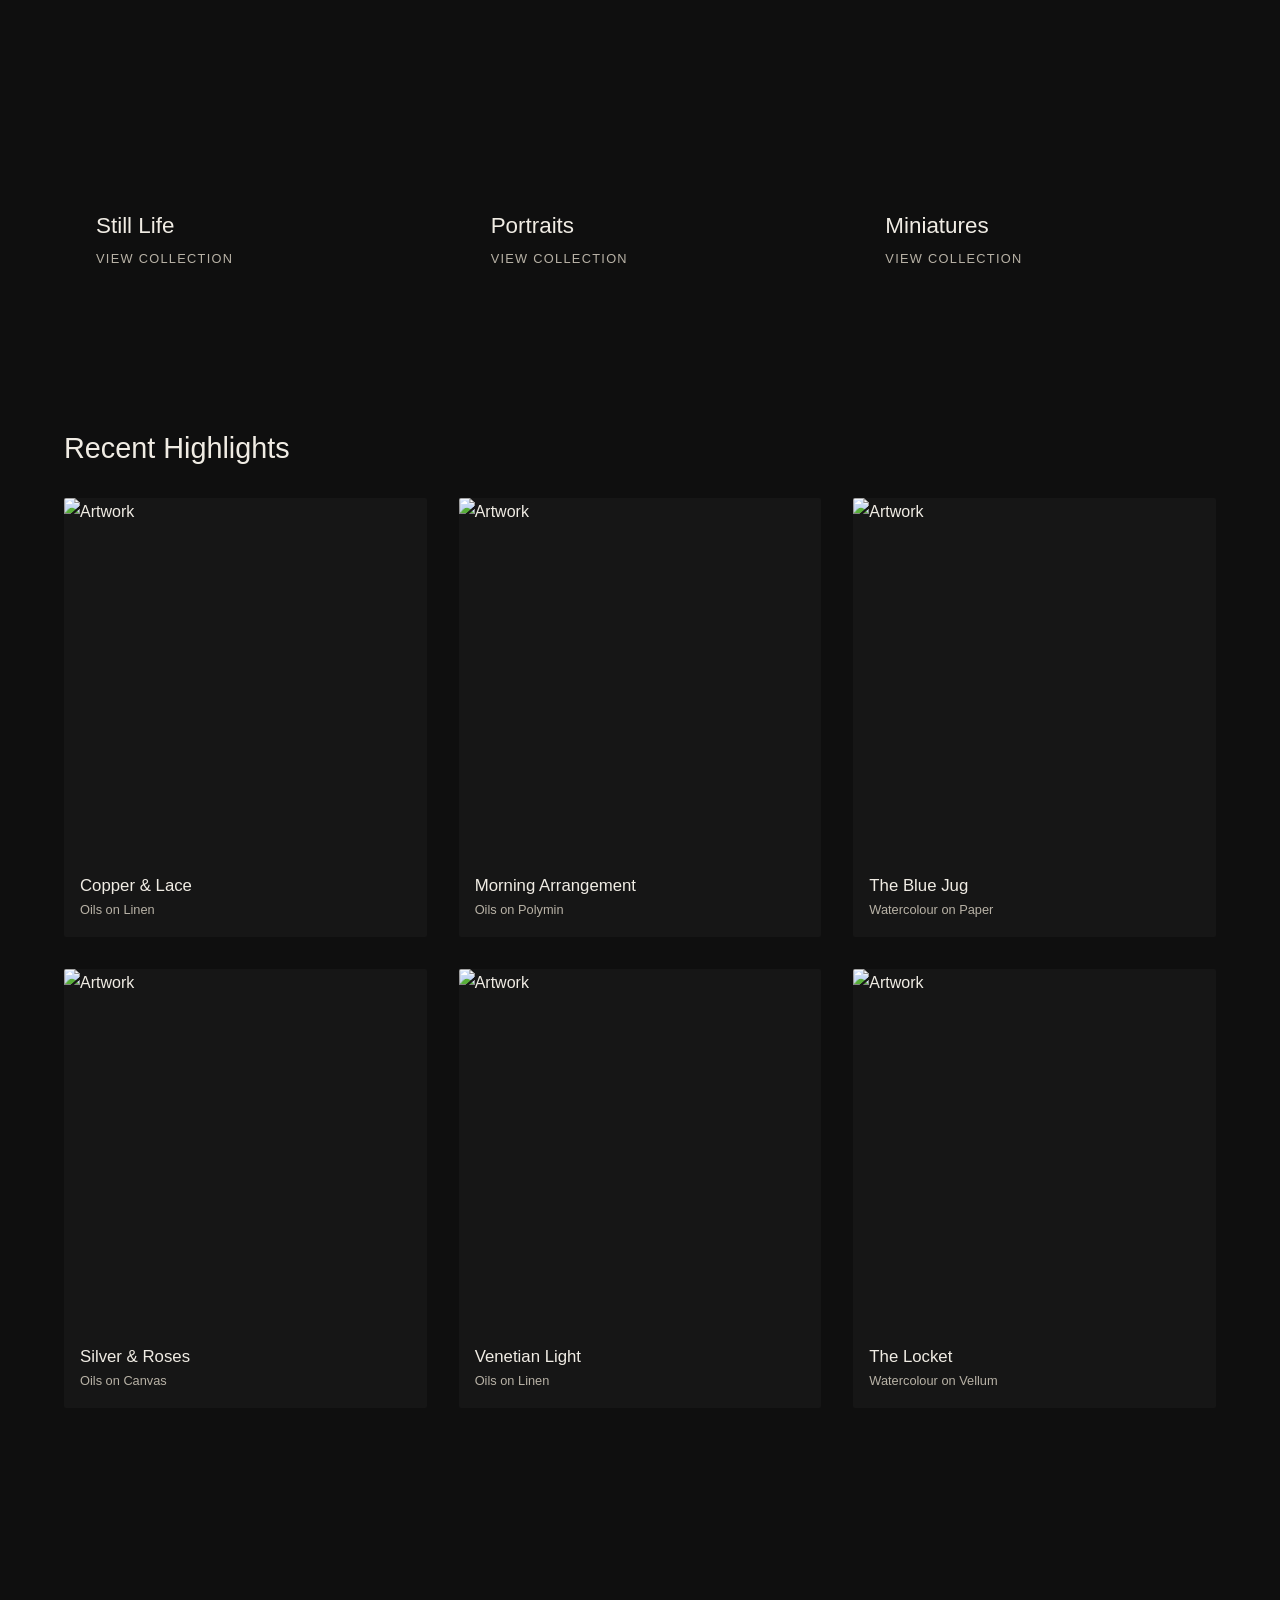
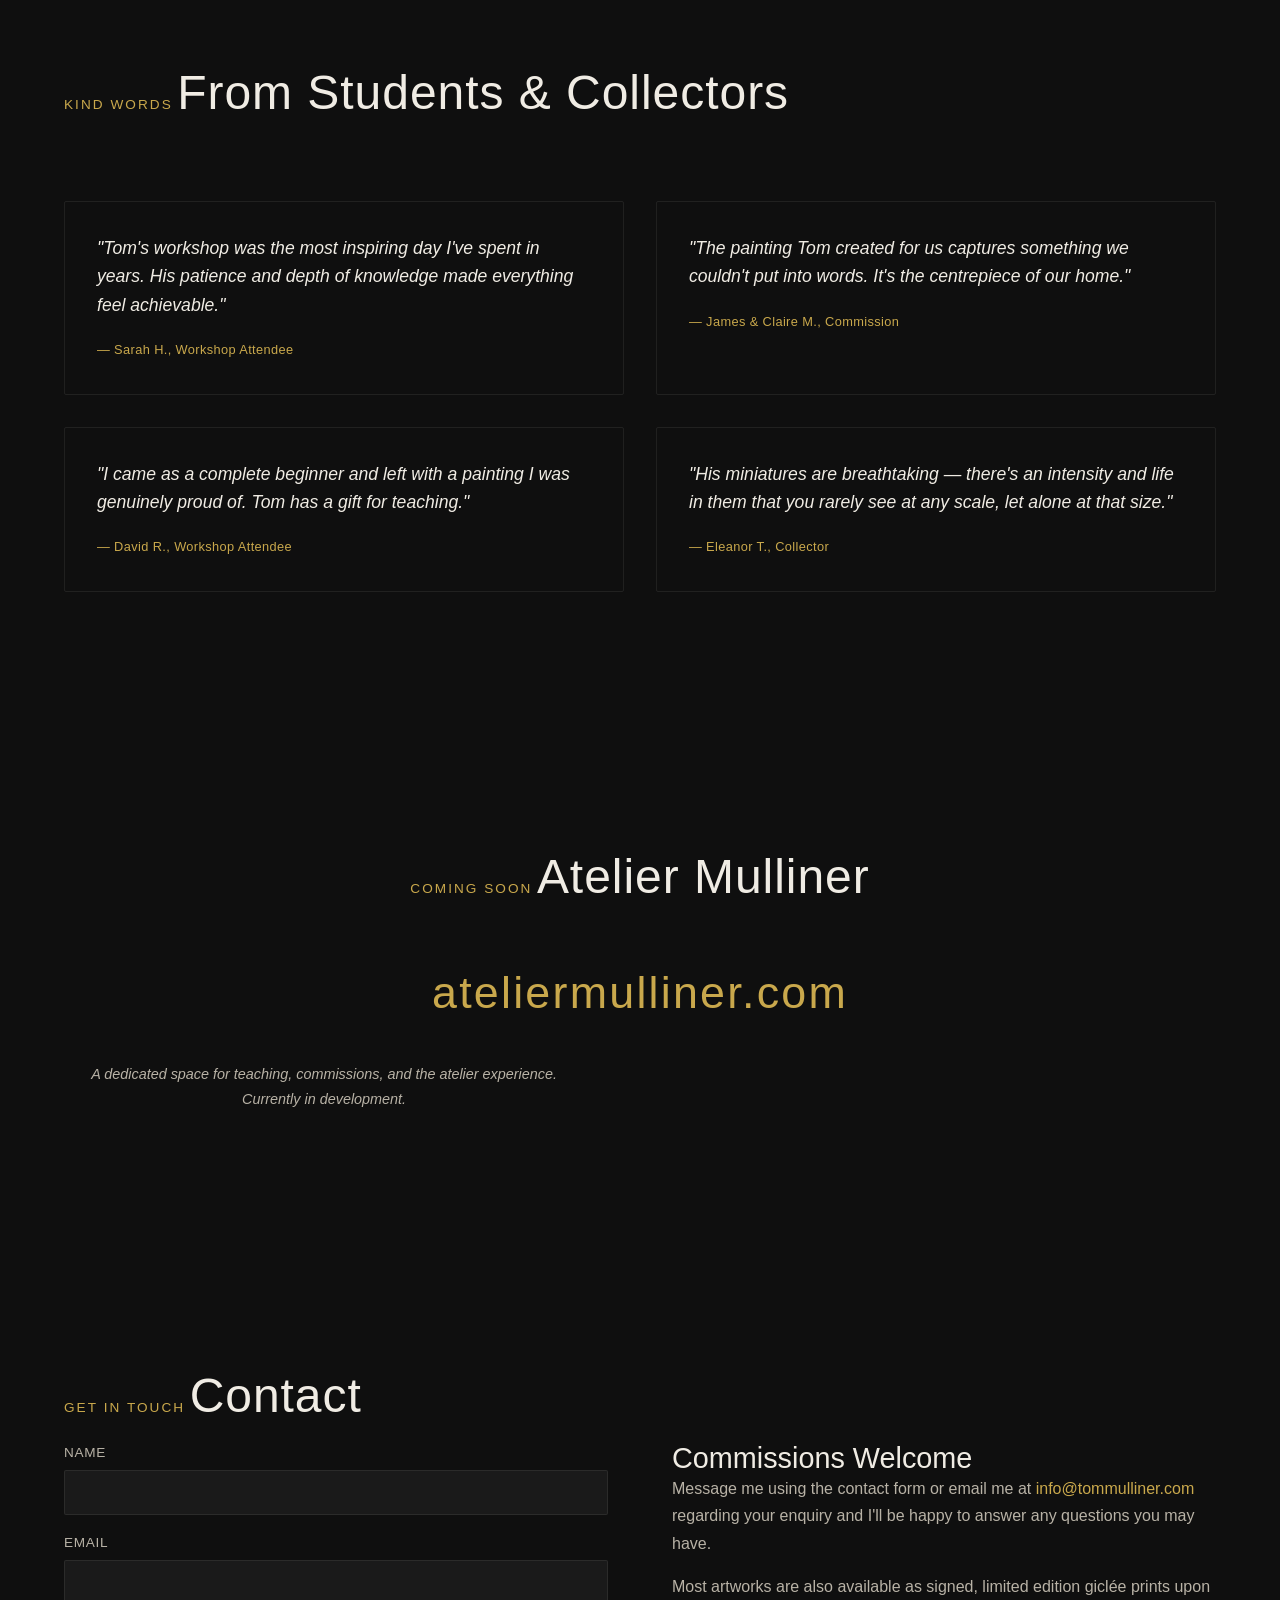
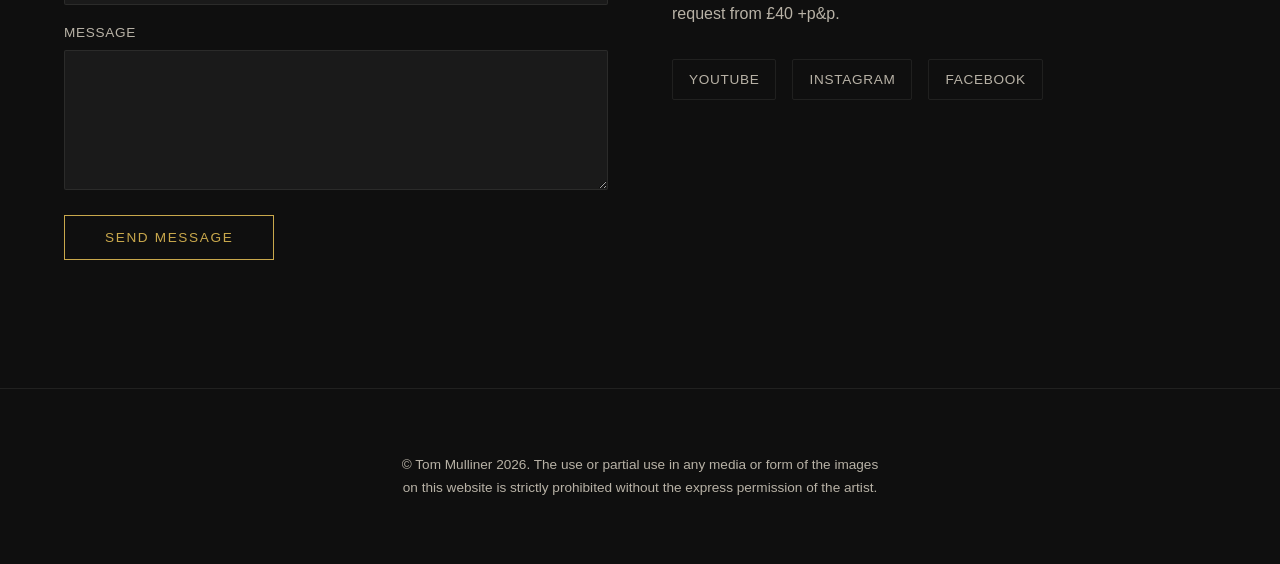
==== commit 10426402: "Real content from tommulliner.com, Helvetica font, social links - About: real artist statement and b" ====
--- a/index.html
+++ b/index.html
@@ -4,12 +4,9 @@
   <meta charset="UTF-8">
   <meta name="viewport" content="width=device-width, initial-scale=1.0">
   <title>Tom Mulliner PRMS — Fine Art &amp; Graphic Design</title>
-  <meta name="description" content="Tom Mulliner PRMS — President of the Royal Miniatures Society. Fine artist and graphic designer specialising in still life, portraits, and miniatures.">
+  <meta name="description" content="Tom Mulliner, PRMS — President of the Royal Society of Miniature Painters, Sculptors and Gravers. Fine artist, graphic designer, and art instructor based in Essex, UK.">
 
   <!-- Fonts -->
-  <link rel="preconnect" href="https://fonts.googleapis.com">
-  <link rel="preconnect" href="https://fonts.gstatic.com" crossorigin>
-  <link href="https://fonts.googleapis.com/css2?family=Cormorant+Garamond:ital,wght@0,300;0,400;0,500;1,400&family=Inter:wght@300;400;500&display=swap" rel="stylesheet">
 
   <!-- Styles -->
   <link rel="stylesheet" href="css/styles.css">
@@ -75,10 +72,10 @@
       <span class="section-subtitle" data-anim="fade-up">About the Artist</span>
       <div class="about-grid">
         <div class="about-text">
-          <h2 class="reveal-text" data-anim="reveal-text">A Life in Art</h2>
-          <p data-anim="fade-up">With a passion for capturing the beauty found in everyday objects and the human form, my work spans still life painting, portraiture, and exquisite miniatures. Each piece is crafted with meticulous attention to detail and a deep respect for classical techniques passed down through generations.</p>
-          <p data-anim="fade-up">Working from my studio, I combine traditional methods with a contemporary eye — seeking to create works that feel both timeless and alive. Whether painting the quiet drama of a still life arrangement or the subtle character of a portrait, I strive to invite the viewer into a moment of stillness and contemplation.</p>
-          <p data-anim="fade-up">As President of the Royal Miniatures Society, I am dedicated to preserving and advancing the art of miniature painting — a tradition stretching back centuries that demands the utmost skill, patience, and precision.</p>
+          <h2 class="reveal-text" data-anim="reveal-text">About Me</h2>
+          <p data-anim="fade-up">My paintings are about staging an alternate reality, the illusion of verisimilitude on the painted surface, filtered so that it expresses my unique vision. Though my paintings may appear photoreal, my goal is not to reproduce or document faithfully what I see, but to create the illusion of depth, a sense of presence, and a reality not found in photographs.</p>
+          <p data-anim="fade-up">I try to use objects as a vehicle to express myself, arranged to convey a story. The objects I choose serve as vessels of memory and symbols for those who have made indelible marks upon my life. I select colours and composition intuitively to infuse my work with mood and mystery, remaining open to adaptation throughout the creative process.</p>
+          <p data-anim="fade-up">I am the current President of the Royal Society of Miniature Painters, Sculptors and Gravers (RMS) and exhibit my miniature artwork annually in London. A British artist of Thai ancestry based in Essex, UK, I employ 16th-century Dutch painting methods with contemporary aesthetics.</p>
         </div>
         <div class="about-image" data-anim="fade-scale">
           <img src="https://images.unsplash.com/photo-1513364776144-60967b0f800f?w=600&h=800&fit=crop" alt="Artist at work" loading="lazy">
@@ -96,22 +93,22 @@
         <div class="credential-card" data-anim="fade-up-stagger">
           <div class="credential-icon">PRMS</div>
           <h4>President</h4>
-          <p>Royal Miniatures Society</p>
+          <p>Royal Society of Miniature Painters, Sculptors &amp; Gravers</p>
         </div>
         <div class="credential-card" data-anim="fade-up-stagger">
           <div class="credential-icon">RMS</div>
-          <h4>Fellow</h4>
-          <p>Royal Miniatures Society</p>
+          <h4>Member</h4>
+          <p>Royal Society of Miniature Painters, Sculptors &amp; Gravers</p>
         </div>
         <div class="credential-card" data-anim="fade-up-stagger">
-          <div class="credential-icon">SWA</div>
-          <h4>Member</h4>
-          <p>Society of Women Artists</p>
+          <div class="credential-icon">RA</div>
+          <h4>Exhibitor</h4>
+          <p>Annual Exhibition, London</p>
         </div>
         <div class="credential-card" data-anim="fade-up-stagger">
-          <div class="credential-icon">RI</div>
-          <h4>Exhibitor</h4>
-          <p>Royal Institute of Painters in Water Colours</p>
+          <div class="credential-icon">GD</div>
+          <h4>Graphic Designer</h4>
+          <p>Professional Graphic Design &amp; Branding</p>
         </div>
       </div>
     </div>
@@ -122,34 +119,34 @@
     <div class="container">
       <span class="section-subtitle" data-anim="fade-up">Learn &amp; Create</span>
       <div class="workshops-content">
-        <h2 class="reveal-text" data-anim="reveal-text">Art Workshops</h2>
-        <p data-anim="fade-up">Join me for intimate, hands-on workshops designed for all skill levels. Whether you're picking up a brush for the first time or looking to refine your technique, these sessions offer personalised guidance in a relaxed, inspiring environment.</p>
-        <p data-anim="fade-up">From the fundamentals of colour mixing and composition to advanced glazing techniques, each workshop is tailored to help you develop confidence and discover your own artistic voice.</p>
+        <h2 class="reveal-text" data-anim="reveal-text">Learning Art</h2>
+        <p data-anim="fade-up">I offer adult workshops in realism and photorealism using a wide range of media, including graphite, charcoal, pastel, watercolours, gouache, acrylics, airbrushing, water-mixable oils, alkyd based oils and traditional oil paints.</p>
+        <p data-anim="fade-up">Instruction covers multiple levels and subjects: learning to draw for beginners, drawing for intermediate and advanced levels, drawing portraits in charcoal, perspective, colour theory, portraits in pastels, portraits in acrylics, portraits in oils and many more. Available through workshops, demonstrations, YouTube and private tuition.</p>
       </div>
       <div class="workshop-features">
         <div class="workshop-feature" data-anim="fade-up-stagger">
-          <h4>Still Life Painting</h4>
-          <p>Master the art of observation. Learn to see and render light, shadow, and form using classical still life setups.</p>
-        </div>
-        <div class="workshop-feature" data-anim="fade-up-stagger">
-          <h4>Portrait Drawing</h4>
-          <p>Explore the techniques behind capturing likeness and character, from initial sketch to finished painting.</p>
-        </div>
-        <div class="workshop-feature" data-anim="fade-up-stagger">
-          <h4>Miniature Painting</h4>
-          <p>Discover the precision and patience of miniature painting — working small to create something extraordinary.</p>
+          <h4>Drawing &amp; Charcoal</h4>
+          <p>From beginner fundamentals to advanced technique — learn to see and render with graphite, charcoal, and compressed charcoal.</p>
+        </div>
+        <div class="workshop-feature" data-anim="fade-up-stagger">
+          <h4>Portraits in Pastels</h4>
+          <p>Capture likeness and character using soft pastels, building layers of colour and tone to bring faces to life.</p>
+        </div>
+        <div class="workshop-feature" data-anim="fade-up-stagger">
+          <h4>Oil Painting</h4>
+          <p>Explore traditional oil techniques from alla prima to glazing, using methods drawn from 16th-century Dutch masters.</p>
+        </div>
+        <div class="workshop-feature" data-anim="fade-up-stagger">
+          <h4>Watercolour</h4>
+          <p>Work with the unpredictable beauty of watercolour and gouache — learning to control and embrace the medium.</p>
         </div>
         <div class="workshop-feature" data-anim="fade-up-stagger">
           <h4>Colour Theory</h4>
           <p>Understand the science and poetry of colour — mixing, temperature, and the relationships that make paintings sing.</p>
         </div>
         <div class="workshop-feature" data-anim="fade-up-stagger">
-          <h4>Oil Techniques</h4>
-          <p>From alla prima to glazing, explore the full range of oil painting methods used by the Old Masters and today's finest painters.</p>
-        </div>
-        <div class="workshop-feature" data-anim="fade-up-stagger">
-          <h4>Watercolour Foundations</h4>
-          <p>Embrace the unpredictable beauty of watercolour. Learn to work with the medium, not against it.</p>
+          <h4>Private Tuition</h4>
+          <p>One-to-one sessions tailored entirely to your goals, skill level, and preferred medium. Learn at your own pace.</p>
         </div>
       </div>
     </div>
@@ -324,9 +321,14 @@
           <button type="submit" class="btn-submit" data-anim="fade-up-stagger">Send Message</button>
         </form>
         <div class="contact-info" data-anim="fade-up">
-          <h3>Let's Talk</h3>
-          <p>Whether you're interested in commissioning a piece, attending a workshop, or simply want to say hello — I'd love to hear from you.</p>
-          <p>I typically respond within a few days.</p>
+          <h3>Commissions Welcome</h3>
+          <p>Message me using the contact form or email me at <a href="mailto:info@tommulliner.com">info@tommulliner.com</a> regarding your enquiry and I'll be happy to answer any questions you may have.</p>
+          <p>Most artworks are also available as signed, limited edition gicl&eacute;e prints upon request from &pound;40 +p&amp;p.</p>
+          <div class="social-links" data-anim="fade-up">
+            <a href="https://www.youtube.com/c/TomMullinerRealistArtist" target="_blank" rel="noopener">YouTube</a>
+            <a href="https://www.instagram.com/tommulliner_art" target="_blank" rel="noopener">Instagram</a>
+            <a href="https://www.facebook.com/tom.mulliner" target="_blank" rel="noopener">Facebook</a>
+          </div>
         </div>
       </div>
     </div>
@@ -335,7 +337,7 @@
   <!-- 7. Footer -->
   <footer class="footer">
     <div class="container">
-      <p>&copy; Tom Mulliner PRMS 2026</p>
+      <p>&copy; Tom Mulliner 2026. The use or partial use in any media or form of the images on this website is strictly prohibited without the express permission of the artist.</p>
     </div>
   </footer>
 
--- a/css/styles.css
+++ b/css/styles.css
@@ -15,8 +15,8 @@
   --border-subtle: rgba(240, 236, 228, 0.08);
   --border-light: rgba(240, 236, 228, 0.15);
 
-  --font-heading: 'Cormorant Garamond', 'Georgia', serif;
-  --font-body: 'Inter', 'Helvetica Neue', sans-serif;
+  --font-heading: 'Helvetica Neue', 'Helvetica', 'Arial', sans-serif;
+  --font-body: 'Helvetica Neue', 'Helvetica', 'Arial', sans-serif;
 
   --space-xs: 0.5rem;
   --space-sm: 1rem;
@@ -75,13 +75,13 @@
 /* --- Typography --- */
 h1, h2, h3, h4 {
   font-family: var(--font-heading);
-  font-weight: 400;
+  font-weight: 300;
   line-height: 1.2;
   color: var(--text-primary);
 }
 
-h1 { font-size: clamp(2.5rem, 5vw, 4.5rem); }
-h2 { font-size: clamp(2rem, 4vw, 3rem); letter-spacing: 0.02em; }
+h1 { font-size: clamp(2.5rem, 5vw, 4.5rem); font-weight: 200; }
+h2 { font-size: clamp(2rem, 4vw, 3rem); letter-spacing: 0.02em; font-weight: 300; }
 h3 { font-size: clamp(1.3rem, 2.5vw, 1.8rem); }
 h4 { font-size: 1.1rem; }
 
@@ -952,6 +952,28 @@
   margin-bottom: var(--space-sm);
 }
 
+.social-links {
+  display: flex;
+  gap: var(--space-sm);
+  margin-top: var(--space-md);
+}
+
+.social-links a {
+  font-size: 0.85rem;
+  letter-spacing: 0.05em;
+  text-transform: uppercase;
+  color: var(--text-secondary);
+  border: 1px solid var(--border-subtle);
+  padding: 0.5rem 1rem;
+  border-radius: 2px;
+  transition: color var(--transition-fast), border-color var(--transition-fast);
+}
+
+.social-links a:hover {
+  color: var(--accent);
+  border-color: var(--accent);
+}
+
 /* ============================================
    FOOTER
    ============================================ */
